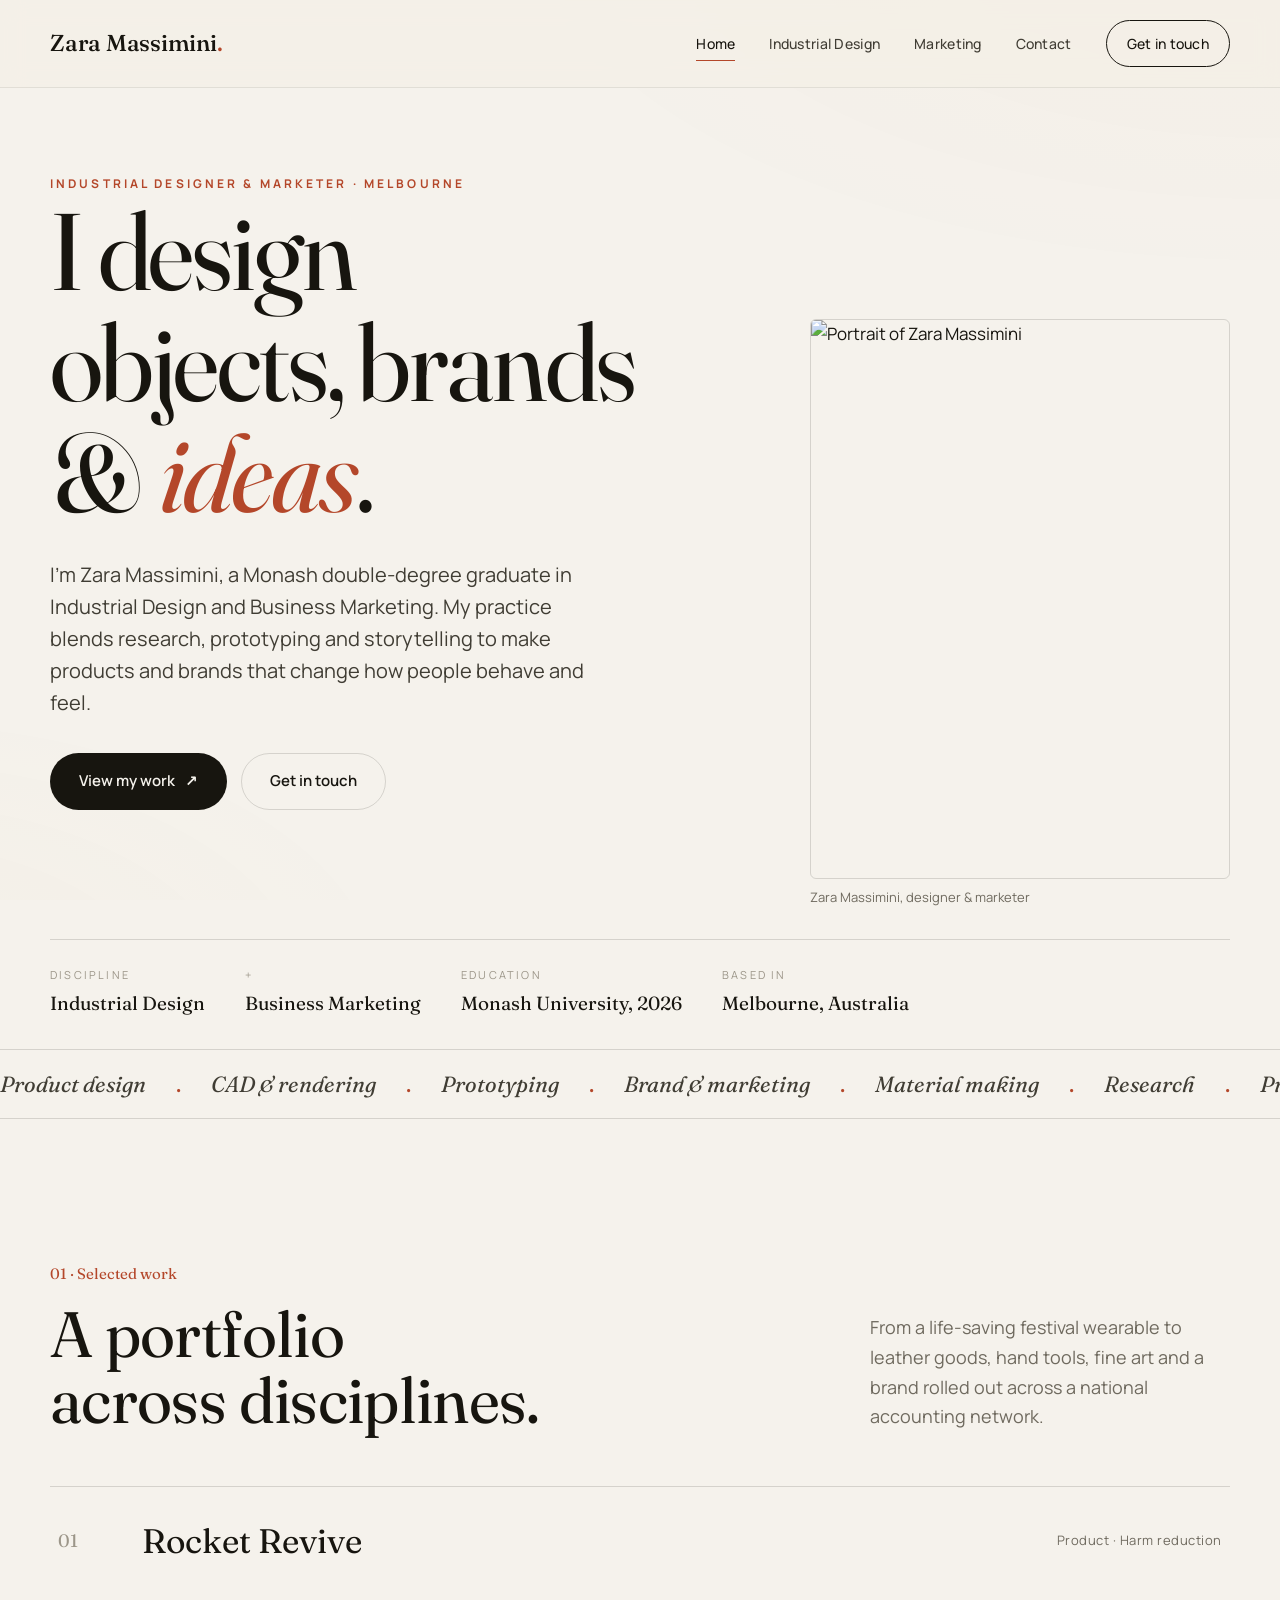
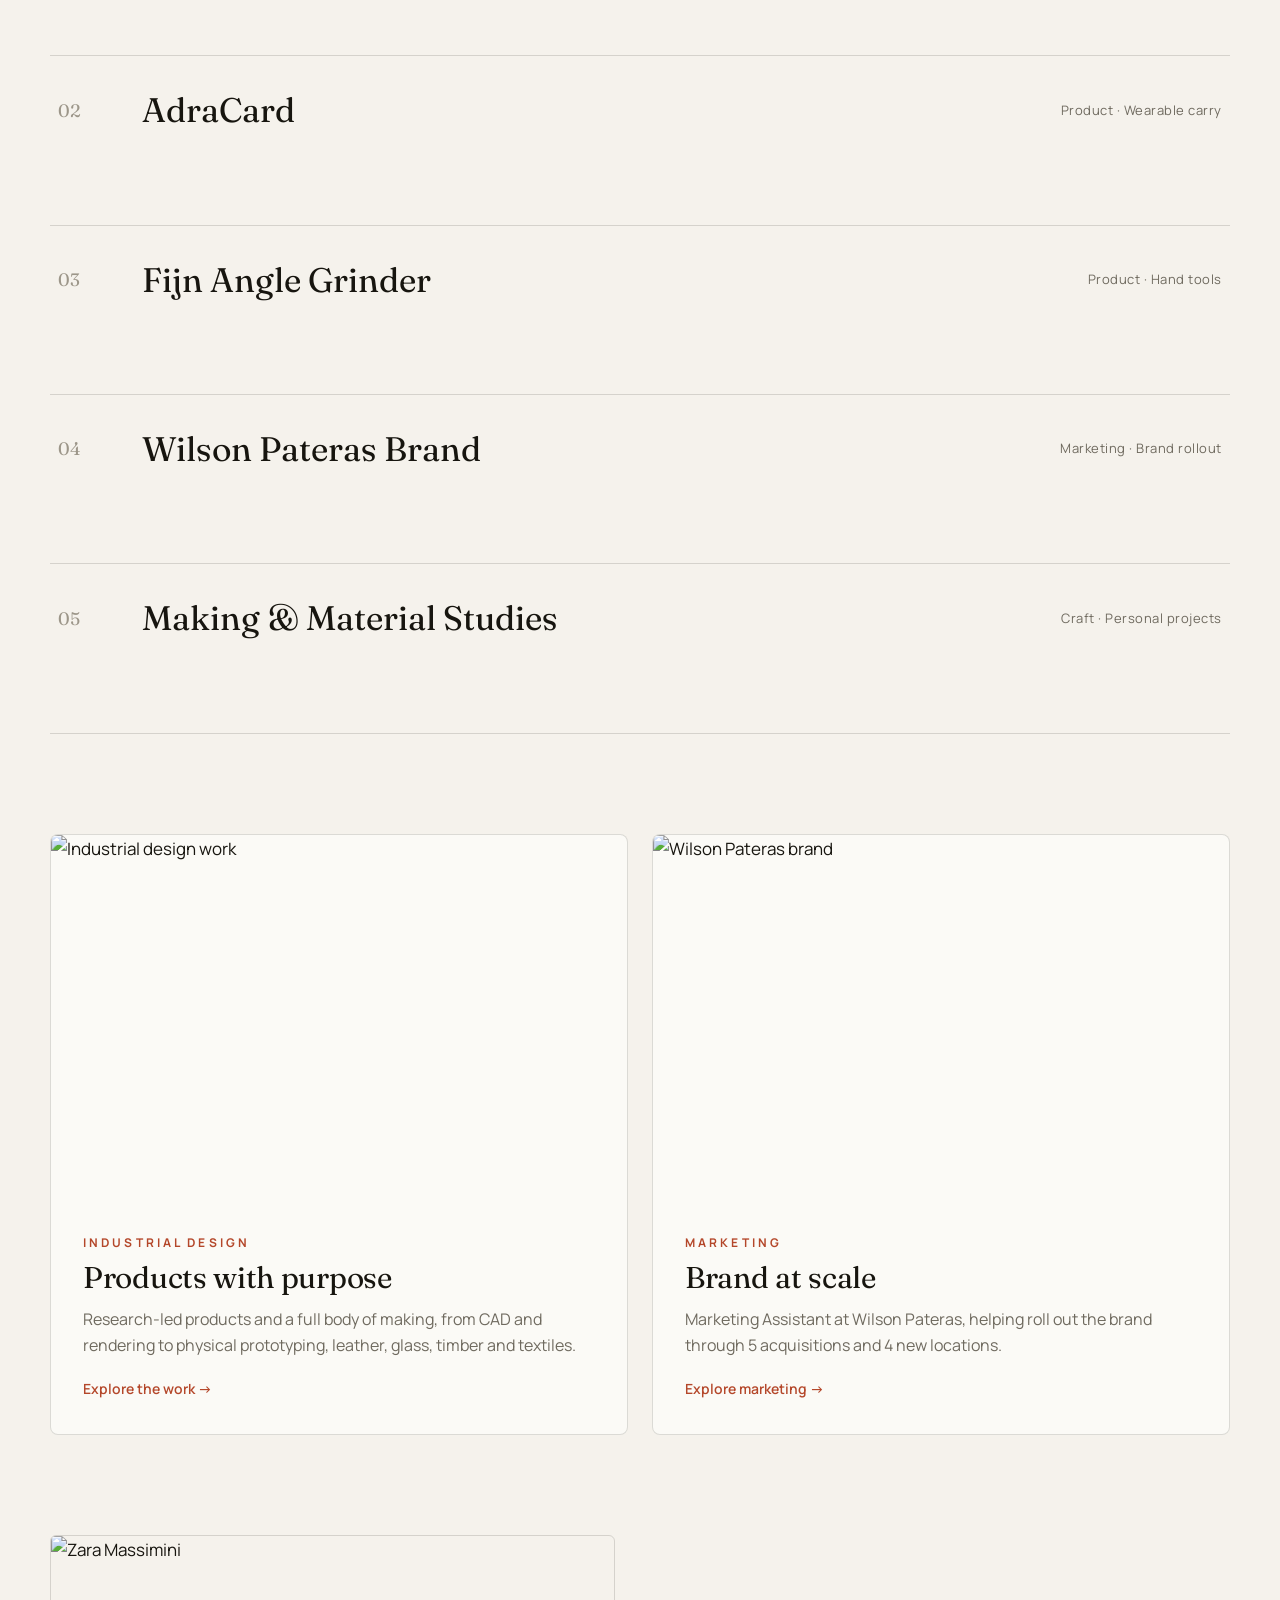
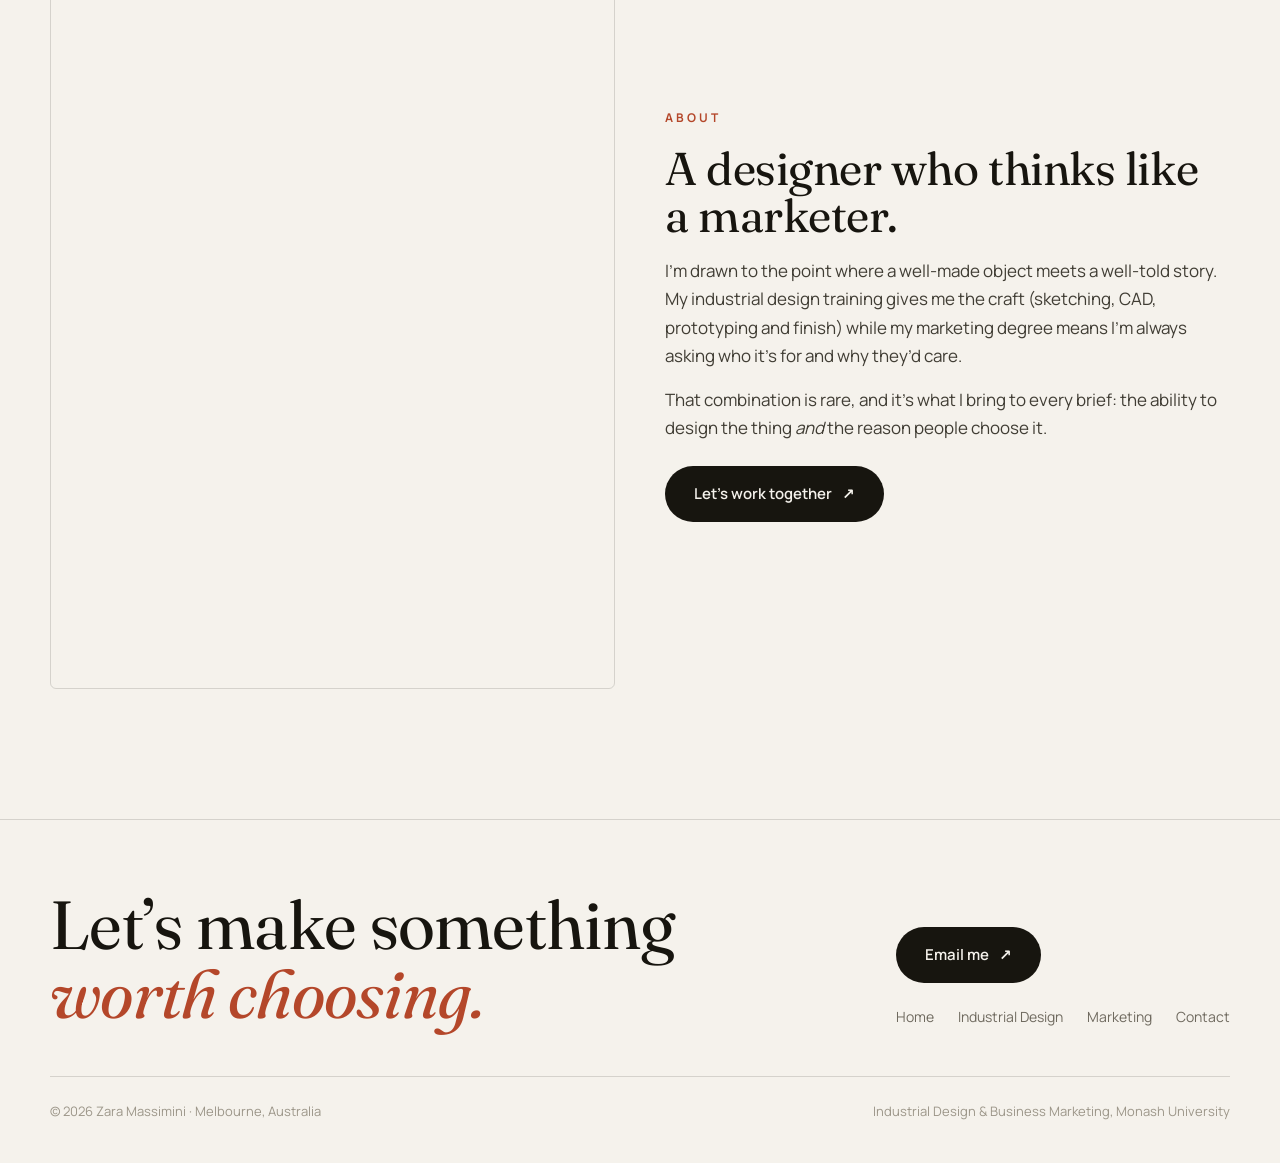
==== index.html @ b1b2f8ee "fix: update brand name to "Zara Massimini" in navigation" ====
<!DOCTYPE html>
<html lang="en">
<head>
<meta charset="UTF-8">
<meta name="viewport" content="width=device-width, initial-scale=1">
<title>Zara Massimini, Industrial Designer & Marketer</title>
<meta name="description" content="The personal portfolio of Zara Massimini, industrial designer and marketer. Product design, prototyping, brand and creative work.">
<link rel="preconnect" href="https://fonts.googleapis.com">
<link rel="preconnect" href="https://fonts.gstatic.com" crossorigin>
<link href="https://fonts.googleapis.com/css2?family=Fraunces:ital,opsz,wght@0,9..144,400;0,9..144,500;1,9..144,400&family=Manrope:wght@400;500;600;700&display=swap" rel="stylesheet">
<link rel="stylesheet" href="styles.css">
</head>
<body>
<div class="bg-fx"></div>

<nav class="nav">
  <div class="nav-inner">
    <a class="brand" href="index.html">Zara Massimini<span class="dot">.</span></a>
    <div class="nav-links">
      <a href="index.html" class="active">Home</a>
      <a href="work.html">Industrial Design</a>
      <a href="marketing.html">Marketing</a>
      <a href="contact.html">Contact</a>
      <a href="mailto:zaramassimini22@gmail.com" class="nav-cta">Get in touch</a>
    </div>
    <button class="burger" aria-label="Menu">☰</button>
  </div>
</nav>

<!-- HERO -->
<header class="hero">
  <div class="wrap hero-grid">
    <div>
      <span class="eyebrow reveal">Industrial Designer &amp; Marketer · Melbourne</span>
      <h1 class="reveal d1">I design<br>objects, brands<br>&amp; <span class="italic">ideas</span>.</h1>
      <p class="lead hero-lead reveal d2">I’m Zara Massimini, a Monash double-degree graduate in Industrial Design and Business Marketing. My practice blends research, prototyping and storytelling to make products and brands that change how people behave and feel.</p>
      <div class="hero-actions reveal d3">
        <a href="work.html" class="btn btn-ink">View my work <span class="arr">↗</span></a>
        <a href="contact.html" class="btn btn-ghost">Get in touch</a>
      </div>
      <div class="reveal d3" style="margin-top:12px">
        <a href="assets/zara-resume.pdf" target="_blank" class="btn btn-ghost">Download résumé <span class="arr">↗</span></a>
      </div>
    </div>
    <div class="hero-portrait reveal d2">
      <div class="frame"><img src="assets/portrait.jpg" alt="Portrait of Zara Massimini"></div>
      <span class="cap">Zara Massimini, designer &amp; marketer</span>
    </div>
  </div>

  <div class="wrap">
    <div class="hero-meta reveal">
      <div class="item"><div class="k">Discipline</div><div class="v">Industrial Design</div></div>
      <div class="item"><div class="k">+</div><div class="v">Business Marketing</div></div>
      <div class="item"><div class="k">Education</div><div class="v">Monash University, 2026</div></div>
      <div class="item"><div class="k">Based in</div><div class="v">Melbourne, Australia</div></div>
    </div>
  </div>

  <div class="ticker">
    <div class="ticker-track">
      <span>Product design</span><span class="star">.</span><span>CAD &amp; rendering</span><span class="star">.</span>
      <span>Prototyping</span><span class="star">.</span><span>Brand &amp; marketing</span><span class="star">.</span>
      <span>Material making</span><span class="star">.</span><span>Research</span><span class="star">.</span>
      <span>Product design</span><span class="star">.</span><span>CAD &amp; rendering</span><span class="star">.</span>
      <span>Prototyping</span><span class="star">.</span><span>Brand &amp; marketing</span><span class="star">.</span>
      <span>Material making</span><span class="star">.</span><span>Research</span><span class="star">.</span>
    </div>
  </div>
</header>

<!-- SELECTED WORK INDEX -->
<section class="section">
  <div class="wrap">
    <div class="sec-head reveal">
      <div class="l">
        <span class="num">01 · Selected work</span>
        <h2>A portfolio<br>across disciplines.</h2>
      </div>
      <p class="muted" style="max-width:360px">From a life-saving festival wearable to leather goods, hand tools, fine art and a brand rolled out across a national accounting network.</p>
    </div>

    <div class="index-list reveal">
      <a class="index-row" href="work.html#rocket-revive"><span class="ix">01</span><span class="ti">Rocket Revive</span><span class="ca">Product · Harm reduction</span><span class="go">↗</span></a>
      <a class="index-row" href="work.html#adracard"><span class="ix">02</span><span class="ti">AdraCard</span><span class="ca">Product · Wearable carry</span><span class="go">↗</span></a>
      <a class="index-row" href="work.html#angle-grinder"><span class="ix">03</span><span class="ti">Fijn Angle Grinder</span><span class="ca">Product · Hand tools</span><span class="go">↗</span></a>
      <a class="index-row" href="marketing.html"><span class="ix">04</span><span class="ti">Wilson Pateras Brand</span><span class="ca">Marketing · Brand rollout</span><span class="go">↗</span></a>
      <a class="index-row" href="work.html#making"><span class="ix">05</span><span class="ti">Making &amp; Material Studies</span><span class="ca">Craft · Personal projects</span><span class="go">↗</span></a>
    </div>
  </div>
</section>

<!-- TWO DISCIPLINES DUO -->
<section class="section" style="padding-top:0">
  <div class="wrap">
    <div class="duo">
      <a class="duo-card reveal" href="work.html">
        <div class="ph"><img src="assets/rr-render.jpg" alt="Industrial design work"></div>
        <div class="tx">
          <span class="eyebrow">Industrial Design</span>
          <h3>Products with purpose</h3>
          <p>Research-led products and a full body of making, from CAD and rendering to physical prototyping, leather, glass, timber and textiles.</p>
          <span class="go">Explore the work →</span>
        </div>
      </a>
      <a class="duo-card reveal d1" href="marketing.html">
        <div class="ph"><img src="https://www.wilsonpateras.com.au/wp-content/uploads/2025/05/WILSON_PATERA-005.jpg" alt="Wilson Pateras brand" loading="lazy"></div>
        <div class="tx">
          <span class="eyebrow">Marketing</span>
          <h3>Brand at scale</h3>
          <p>Marketing Assistant at Wilson Pateras, helping roll out the brand through 5 acquisitions and 4 new locations.</p>
          <span class="go">Explore marketing →</span>
        </div>
      </a>
    </div>
  </div>
</section>

<!-- ABOUT TEASER -->
<section class="section" style="padding-top:0">
  <div class="wrap">
    <div class="split reveal">
      <div class="split-img" style="aspect-ratio:3/4"><img src="assets/portrait.jpg" alt="Zara Massimini"></div>
      <div>
        <span class="eyebrow">About</span>
        <h3>A designer who thinks like a marketer.</h3>
        <p>I’m drawn to the point where a well-made object meets a well-told story. My industrial design training gives me the craft (sketching, CAD, prototyping and finish) while my marketing degree means I’m always asking who it’s for and why they’d care.</p>
        <p class="muted">That combination is rare, and it’s what I bring to every brief: the ability to design the thing <em>and</em> the reason people choose it.</p>
        <a href="contact.html" class="btn btn-ink" style="margin-top:8px">Let’s work together <span class="arr">↗</span></a>
      </div>
    </div>
  </div>
</section>

<footer class="footer">
  <div class="wrap">
    <div class="footer-grid">
      <h3>Let’s make something<br><span class="italic">worth choosing.</span></h3>
      <div>
        <a href="mailto:zaramassimini22@gmail.com" class="btn btn-ink">Email me <span class="arr">↗</span></a>
        <div class="footer-links" style="margin-top:22px">
          <a href="index.html">Home</a><a href="work.html">Industrial Design</a>
          <a href="marketing.html">Marketing</a><a href="contact.html">Contact</a>
        </div>
      </div>
    </div>
    <div class="footer-base">
      <span>© 2026 Zara Massimini · Melbourne, Australia</span>
      <span>Industrial Design &amp; Business Marketing, Monash University</span>
    </div>
  </div>
</footer>

<script src="main.js"></script>
</body>
</html>
---- styles.css ----
/* ============================================================
   ZARA MASSIMINI - Personal Portfolio
   Identity: warm editorial gallery · Fraunces + Manrope
   (Deliberately distinct from the Rocket Revive project look)
   ============================================================ */

:root{
  --paper:#f5f2ec;         /* gallery neutral canvas */
  --paper-2:#ebe7dd;
  --card:#fbfaf6;
  --ink:#17150f;           /* near-black ink */
  --ink-soft:#403d34;
  --muted:#6f6a5f;         /* secondary neutral */
  --muted-2:#9c9689;
  --line:rgba(23,21,15,.14);
  --line-soft:rgba(23,21,15,.08);
  --accent:#b4472a;        /* red / clay accent */
  --accent-2:#caa24a;      /* warm ochre (used sparingly) */
  --maxw:1240px;
  --ease:cubic-bezier(.16,1,.3,1);
}

*{box-sizing:border-box;margin:0;padding:0}
html{scroll-behavior:smooth}
body{
  background:var(--paper);
  color:var(--ink);
  font-family:"Manrope",system-ui,-apple-system,sans-serif;
  font-size:17px;line-height:1.65;font-weight:400;
  -webkit-font-smoothing:antialiased;overflow-x:hidden;
}
img{max-width:100%;display:block}
a{color:inherit;text-decoration:none}
::selection{background:var(--accent);color:#fff}

h1,h2,h3,h4,.display{font-family:"Fraunces",Georgia,serif;font-weight:400;line-height:1.02;letter-spacing:-.01em}
.italic{font-style:italic}

.wrap{max-width:var(--maxw);margin:0 auto;padding:0 30px}
.eyebrow{font-size:12px;letter-spacing:.26em;text-transform:uppercase;color:var(--accent);font-weight:700}
.muted{color:var(--muted)}
.lead{font-size:20px;line-height:1.6;color:var(--ink-soft)}

/* paper texture */
.bg-fx{position:fixed;inset:0;z-index:-1;pointer-events:none;opacity:.5;
  background:radial-gradient(120vw 80vh at 100% -10%,rgba(180,71,42,.05),transparent 55%),
             radial-gradient(80vw 60vh at -10% 110%,rgba(202,162,74,.06),transparent 55%);}

/* ---------- nav ---------- */
.nav{position:sticky;top:0;z-index:100;background:rgba(244,240,231,.82);backdrop-filter:blur(12px);border-bottom:1px solid var(--line-soft)}
.nav-inner{max-width:var(--maxw);margin:0 auto;padding:20px 30px;display:flex;align-items:center;justify-content:space-between}
.brand{font-family:"Fraunces",serif;font-size:23px;font-weight:500;letter-spacing:-.01em}
.brand .dot{color:var(--accent)}
.nav-links{display:flex;gap:34px;align-items:center}
.nav-links a{font-size:14px;letter-spacing:.02em;color:var(--ink-soft);font-weight:500;position:relative;padding:3px 0;transition:color .3s}
.nav-links a::after{content:"";position:absolute;left:0;bottom:-3px;width:0;height:1.5px;background:var(--accent);transition:width .35s var(--ease)}
.nav-links a:hover,.nav-links a.active{color:var(--ink)}
.nav-links a.active::after,.nav-links a:hover::after{width:100%}
.nav-cta{border:1px solid var(--ink);border-radius:50px;padding:11px 20px!important;color:var(--ink)!important;white-space:nowrap}
.nav-cta::after{display:none}
.nav-cta:hover{background:var(--ink);color:var(--paper)!important}
.burger{display:none;background:none;border:0;color:var(--ink);font-size:24px;cursor:pointer}

/* ---------- buttons ---------- */
.btn{display:inline-flex;align-items:center;gap:10px;padding:15px 28px;border-radius:50px;font-weight:600;font-size:15px;transition:.35s var(--ease);cursor:pointer;border:1px solid transparent}
.btn-ink{background:var(--ink);color:var(--paper)}
.btn-ink:hover{transform:translateY(-3px);background:var(--accent)}
.btn-ghost{border-color:var(--line);color:var(--ink)}
.btn-ghost:hover{border-color:var(--ink);transform:translateY(-3px)}
.btn .arr{transition:transform .35s var(--ease)}
.btn:hover .arr{transform:translate(4px,-4px)}

/* ---------- hero ---------- */
.hero{padding:80px 0 40px;position:relative}
.hero-grid{display:grid;grid-template-columns:1.25fr .75fr;gap:60px;align-items:end}
.hero h1{font-size:clamp(50px,8.5vw,116px);letter-spacing:-.02em}
.hero h1 .italic{color:var(--accent)}
.hero-lead{max-width:540px;margin:30px 0 34px}
.hero-actions{display:flex;gap:14px;flex-wrap:wrap}
.hero-portrait{position:relative}
.hero-portrait .frame{border-radius:6px;overflow:hidden;border:1px solid var(--line);aspect-ratio:3/4;filter:saturate(.96)}
.hero-portrait .frame img{width:100%;height:100%;object-fit:cover}
.hero-portrait .cap{position:absolute;left:0;bottom:-30px;font-size:13px;color:var(--muted)}
.hero-meta{display:flex;gap:40px;flex-wrap:wrap;margin-top:60px;padding-top:26px;border-top:1px solid var(--line)}
.hero-meta .item .k{font-size:11px;letter-spacing:.2em;text-transform:uppercase;color:var(--muted-2)}
.hero-meta .item .v{font-family:"Fraunces",serif;font-size:19px;margin-top:4px}

/* ticker (thin, serif, light) */
.ticker{border-top:1px solid var(--line);border-bottom:1px solid var(--line);overflow:hidden;padding:16px 0;margin-top:30px;white-space:nowrap}
.ticker-track{display:inline-flex;gap:30px;animation:tk 34s linear infinite}
.ticker span{font-family:"Fraunces",serif;font-style:italic;font-size:22px;color:var(--ink-soft)}
.ticker .star{color:var(--accent);font-style:normal}
@keyframes tk{to{transform:translateX(-50%)}}

/* ---------- section ---------- */
.section{padding:100px 0;position:relative}
.sec-head{display:flex;justify-content:space-between;align-items:flex-end;gap:30px;margin-bottom:54px;flex-wrap:wrap}
.sec-head .l{max-width:680px}
.sec-head h2{font-size:clamp(34px,5vw,64px);margin-top:14px}
.sec-head .num{font-family:"Fraunces",serif;font-size:15px;color:var(--accent)}
.sec-head p{color:var(--muted);margin-top:16px;font-size:18px}

/* ---------- work index (home) ---------- */
.index-list{border-top:1px solid var(--line)}
.index-row{display:grid;grid-template-columns:60px 1fr auto;gap:24px;align-items:center;padding:26px 8px;border-bottom:1px solid var(--line);transition:.4s var(--ease);position:relative}
.index-row:hover{padding-left:22px;background:linear-gradient(90deg,rgba(180,71,42,.05),transparent 60%)}
.index-row .ix{font-family:"Fraunces",serif;font-size:18px;color:var(--muted-2)}
.index-row .ti{font-family:"Fraunces",serif;font-size:clamp(22px,3vw,34px)}
.index-row .ca{font-size:13px;color:var(--muted);letter-spacing:.04em}
.index-row .go{font-size:22px;color:var(--accent);opacity:0;transform:translateX(-8px);transition:.4s var(--ease)}
.index-row:hover .go{opacity:1;transform:none}

/* feature split */
.split{display:grid;grid-template-columns:1fr 1fr;gap:50px;align-items:center}
.split.rev{direction:rtl}.split.rev>*{direction:ltr}
.split-img{border-radius:6px;overflow:hidden;border:1px solid var(--line);aspect-ratio:4/3}
.split-img img{width:100%;height:100%;object-fit:cover}
.split h3{font-size:clamp(28px,4vw,46px);margin:16px 0 18px}
.split p{color:var(--ink-soft);margin-bottom:16px}

/* ---------- two pillars (home) ---------- */
.duo{display:grid;grid-template-columns:1fr 1fr;gap:24px}
.duo-card{background:var(--card);border:1px solid var(--line);border-radius:8px;overflow:hidden;transition:.45s var(--ease)}
.duo-card:hover{transform:translateY(-6px);box-shadow:0 30px 60px -34px rgba(23,21,15,.45)}
.duo-card .ph{aspect-ratio:16/10;overflow:hidden}
.duo-card .ph img{width:100%;height:100%;object-fit:cover;transition:transform .8s var(--ease)}
.duo-card:hover .ph img{transform:scale(1.05)}
.duo-card .tx{padding:32px}
.duo-card h3{font-size:30px;margin:8px 0 12px}
.duo-card p{color:var(--muted);font-size:16px;margin-bottom:16px}
.duo-card .go{font-size:14px;font-weight:600;color:var(--accent)}

/* ---------- stats ---------- */
.stats{display:grid;grid-template-columns:repeat(4,1fr);gap:24px;border-top:1px solid var(--line);border-bottom:1px solid var(--line);padding:46px 0}
.stat .n{font-family:"Fraunces",serif;font-size:clamp(40px,6vw,68px);color:var(--accent);line-height:1}
.stat .l{color:var(--muted);font-size:14px;margin-top:10px}

/* ---------- marketing cards/steps ---------- */
.cards{display:grid;grid-template-columns:repeat(3,1fr);gap:22px}
.card{background:var(--card);border:1px solid var(--line);border-radius:8px;padding:32px;transition:.4s var(--ease)}
.card:hover{transform:translateY(-6px);border-color:var(--accent)}
.card .ic{font-family:"Fraunces",serif;font-size:30px;color:var(--accent);margin-bottom:14px}
.card h4{font-size:22px;margin-bottom:10px}
.card p{color:var(--muted);font-size:15px}
.steps{display:grid;grid-template-columns:repeat(3,1fr);gap:1px;background:var(--line);border:1px solid var(--line);border-radius:8px;overflow:hidden}
.step{background:var(--card);padding:34px}
.step .k{font-family:"Fraunces",serif;font-size:14px;color:var(--accent)}
.step h4{font-size:22px;margin:12px 0 10px}
.step p{color:var(--muted);font-size:15px}

/* ---------- project case (work) ---------- */
.proj{margin-bottom:120px}
.proj-top{display:flex;justify-content:space-between;align-items:flex-end;gap:24px;flex-wrap:wrap;margin-bottom:26px}
.proj-top .num{font-family:"Fraunces",serif;font-size:16px;color:var(--accent)}
.proj-top h2{font-size:clamp(38px,6vw,78px);margin-top:8px}
.proj-tags{display:flex;gap:8px;flex-wrap:wrap}
.chip{font-size:12px;letter-spacing:.08em;text-transform:uppercase;color:var(--ink-soft);border:1px solid var(--line);padding:6px 13px;border-radius:50px}
.proj-cover{border-radius:8px;overflow:hidden;border:1px solid var(--line);aspect-ratio:16/9;margin-bottom:36px}
.proj-cover img{width:100%;height:100%;object-fit:cover}
.proj-cover.contain{background:#0d0d0f;position:relative;display:grid;place-items:center;overflow:hidden}
.proj-cover.contain::before{content:"";position:absolute;inset:0;background:var(--shot) center/cover no-repeat;filter:blur(30px) brightness(.5);transform:scale(1.15)}
.proj-cover.contain img{position:relative;height:100%;width:auto;max-width:100%;object-fit:contain}
.proj-cover.pack{aspect-ratio:auto;background:transparent;border:0;overflow:visible;display:flex;justify-content:center;padding:20px 0}
.proj-cover.pack img{width:auto;height:auto;max-height:600px;object-fit:contain;border-radius:10px;border:1px solid var(--line);box-shadow:0 24px 55px -28px rgba(23,21,15,.55)}
.proj-body{display:grid;grid-template-columns:1.35fr .65fr;gap:50px}
.proj-body h4{font-size:13px;letter-spacing:.16em;text-transform:uppercase;color:var(--accent);font-family:"Manrope";font-weight:700;margin-bottom:12px}
.proj-body p{color:var(--ink-soft);margin-bottom:18px}
.proj-aside .row{padding:14px 0;border-bottom:1px solid var(--line)}
.proj-aside .row:first-child{border-top:1px solid var(--line)}
.proj-aside .k{font-size:11px;letter-spacing:.16em;text-transform:uppercase;color:var(--muted-2)}
.proj-aside .v{margin-top:4px;font-weight:500}
.gallery{display:grid;grid-template-columns:repeat(4,1fr);gap:14px;margin-top:38px}
.gallery a{border-radius:6px;overflow:hidden;border:1px solid var(--line);aspect-ratio:1;display:block}
.gallery img{width:100%;height:100%;object-fit:cover;transition:transform .6s var(--ease)}
.gallery a:hover img{transform:scale(1.07)}
.gallery .wide{grid-column:span 2;aspect-ratio:2/1}
.gallery .tall{grid-row:span 2;aspect-ratio:auto}
/* uniform gap-free grids */
.gallery.grid3{grid-template-columns:repeat(3,1fr)}
.gallery.grid2{grid-template-columns:repeat(2,1fr)}
@media(max-width:820px){.gallery.grid3{grid-template-columns:repeat(2,1fr)}}
@media(max-width:520px){.gallery.grid3,.gallery.grid2{grid-template-columns:1fr}}

/* ---------- mini grid ---------- */
.mini-grid{display:grid;grid-template-columns:repeat(3,1fr);gap:24px}
.mini{background:var(--card);border:1px solid var(--line);border-radius:8px;overflow:hidden;transition:.4s var(--ease)}
.mini:hover{transform:translateY(-6px);box-shadow:0 26px 50px -32px rgba(23,21,15,.4)}
.mini .ph{aspect-ratio:4/3;overflow:hidden;background:var(--paper-2)}
.mini .ph img{width:100%;height:100%;object-fit:cover;transition:transform .7s var(--ease)}
.mini:hover .ph img{transform:scale(1.06)}
.mini .tx{padding:24px}
.mini .cat{font-size:11px;letter-spacing:.14em;text-transform:uppercase;color:var(--accent);font-weight:700;display:block;margin-bottom:8px}
.mini .t{font-family:"Fraunces",serif;font-size:22px}
.mini .d{color:var(--muted);font-size:14.5px;margin-top:8px}

/* ---------- browser mockup (website collateral) ---------- */
.browser{border:1px solid var(--line);border-radius:12px;overflow:hidden;background:var(--card);box-shadow:0 30px 70px -40px rgba(23,21,15,.5)}
.browser-bar{display:flex;align-items:center;gap:10px;padding:12px 16px;background:var(--paper-2);border-bottom:1px solid var(--line)}
.browser-dots{display:flex;gap:6px}
.browser-dots i{width:11px;height:11px;border-radius:50%;background:var(--muted-2);display:inline-block}
.browser-url{flex:1;background:var(--card);border:1px solid var(--line);border-radius:50px;padding:7px 16px;font-size:13px;color:var(--muted);font-family:ui-monospace,monospace}
.browser-url b{color:var(--ink);font-weight:600}
.browser-shot{position:relative;aspect-ratio:16/9;overflow:hidden;background:var(--paper-2)}
.browser-shot img{width:100%;height:100%;object-fit:cover}
.browser-live{position:absolute;right:14px;bottom:14px;background:var(--ink);color:var(--paper);font-size:12px;font-weight:600;padding:8px 15px;border-radius:50px}
.browser-live:hover{background:var(--accent)}

/* content grid (published collateral) */
.site-grid{display:grid;grid-template-columns:repeat(4,1fr);gap:14px;margin-top:14px}
.site-grid a{border:1px solid var(--line);border-radius:8px;overflow:hidden;background:var(--card);display:block}
.site-grid .ph{aspect-ratio:16/10;overflow:hidden;background:var(--paper-2)}
.site-grid .ph img{width:100%;height:100%;object-fit:cover;transition:transform .6s var(--ease)}
.site-grid a:hover .ph img{transform:scale(1.06)}
.site-grid .cap{padding:12px 14px;font-size:12.5px;color:var(--ink-soft);line-height:1.35}

/* locations */
.locations{display:grid;grid-template-columns:repeat(5,1fr);gap:1px;background:var(--line);border:1px solid var(--line);border-radius:10px;overflow:hidden}
.loc{background:var(--card);padding:24px 20px}
.loc .city{font-family:"Fraunces",serif;font-size:22px}
.loc .firm{font-size:12.5px;color:var(--accent);font-weight:600;margin-top:4px}
.loc .addr{font-size:12.5px;color:var(--muted);margin-top:10px;line-height:1.4}
@media(max-width:980px){.locations{grid-template-columns:1fr 1fr}.site-grid{grid-template-columns:1fr 1fr}}
@media(max-width:640px){.locations{grid-template-columns:1fr}.site-grid{grid-template-columns:1fr 1fr}}

/* ---------- contact ---------- */
.contact-hero{padding:120px 0 70px}
.contact-hero h1{font-size:clamp(54px,11vw,150px);letter-spacing:-.02em}
.contact-hero h1 .italic{color:var(--accent)}
.contact-hero .lead{max-width:600px;margin:26px 0 36px}
.contact-actions{display:flex;gap:14px;flex-wrap:wrap}
.contact-cards{display:grid;grid-template-columns:repeat(3,1fr);gap:22px;margin-top:64px}
.ccard{background:var(--card);border:1px solid var(--line);border-radius:8px;padding:30px;transition:.4s var(--ease)}
.ccard:hover{border-color:var(--accent);transform:translateY(-5px)}
.ccard .k{font-size:11px;letter-spacing:.18em;text-transform:uppercase;color:var(--muted-2)}
.ccard .v{font-family:"Fraunces",serif;font-size:21px;margin-top:8px;word-break:break-word}

/* ---------- about block ---------- */
.about{display:grid;grid-template-columns:.8fr 1.2fr;gap:50px;align-items:center}
.about-img{border-radius:6px;overflow:hidden;border:1px solid var(--line);aspect-ratio:3/4}
.about-img img{width:100%;height:100%;object-fit:cover}
.about h2{font-size:clamp(32px,5vw,58px);margin:14px 0 20px}
.about p{color:var(--ink-soft);margin-bottom:16px}
.about .skills{display:flex;gap:8px;flex-wrap:wrap;margin-top:8px}

/* ---------- footer ---------- */
.footer{border-top:1px solid var(--line);padding:70px 0 40px;margin-top:30px}
.footer-grid{display:flex;justify-content:space-between;align-items:flex-end;gap:30px;flex-wrap:wrap}
.footer h3{font-size:clamp(34px,6vw,68px)}
.footer h3 .italic{color:var(--accent)}
.footer-links{display:flex;gap:24px;flex-wrap:wrap}
.footer-links a{color:var(--muted);font-size:14px;transition:color .3s}
.footer-links a:hover{color:var(--accent)}
.footer-base{margin-top:48px;padding-top:24px;border-top:1px solid var(--line);display:flex;justify-content:space-between;color:var(--muted-2);font-size:13px;flex-wrap:wrap;gap:10px}

/* ---------- reveal ---------- */
.reveal{opacity:0;transform:translateY(26px);transition:opacity .8s var(--ease),transform .8s var(--ease)}
.reveal.in{opacity:1;transform:none}
.reveal.d1{transition-delay:.08s}.reveal.d2{transition-delay:.16s}.reveal.d3{transition-delay:.24s}.reveal.d4{transition-delay:.32s}

/* ---------- responsive ---------- */
@media(max-width:980px){
  .hero-grid,.split,.duo,.proj-body,.about,.contact-cards{grid-template-columns:1fr}
  .hero-portrait{max-width:380px;margin-top:10px}
  .split.rev{direction:ltr}
  .stats{grid-template-columns:1fr 1fr;gap:30px}
  .cards,.steps,.mini-grid{grid-template-columns:1fr 1fr}
  .gallery{grid-template-columns:1fr 1fr}
  .proj-aside{border-top:1px solid var(--line);padding-top:6px}
}
/* mobile nav: full-height slide-out menu. backdrop-filter disabled here so the
   fixed menu is positioned to the viewport (not trapped inside the bar on iOS) */
@media(max-width:860px){
  .nav{backdrop-filter:none;-webkit-backdrop-filter:none;background:var(--paper)}
  .burger{display:block;z-index:130;position:relative}
  .nav-links{position:fixed;top:0;right:0;bottom:0;height:100vh;width:80%;max-width:340px;flex-direction:column;justify-content:center;align-items:flex-start;gap:26px;background:var(--paper);border-left:1px solid var(--line);box-shadow:-24px 0 60px -30px rgba(0,0,0,.35);transform:translateX(100%);transition:transform .4s var(--ease);padding:90px 40px;z-index:120}
  .nav-links.open{transform:none}
  .nav-links a{font-size:19px;color:var(--ink)}
  .nav-cta{align-self:flex-start;padding:13px 20px!important}
}
@media(max-width:640px){
  body{font-size:16px}
  .cards,.steps,.mini-grid,.stats,.gallery{grid-template-columns:1fr}
  .section{padding:64px 0}
  .index-row{grid-template-columns:34px 1fr;gap:14px}
  .index-row .ca,.index-row .go{display:none}
}
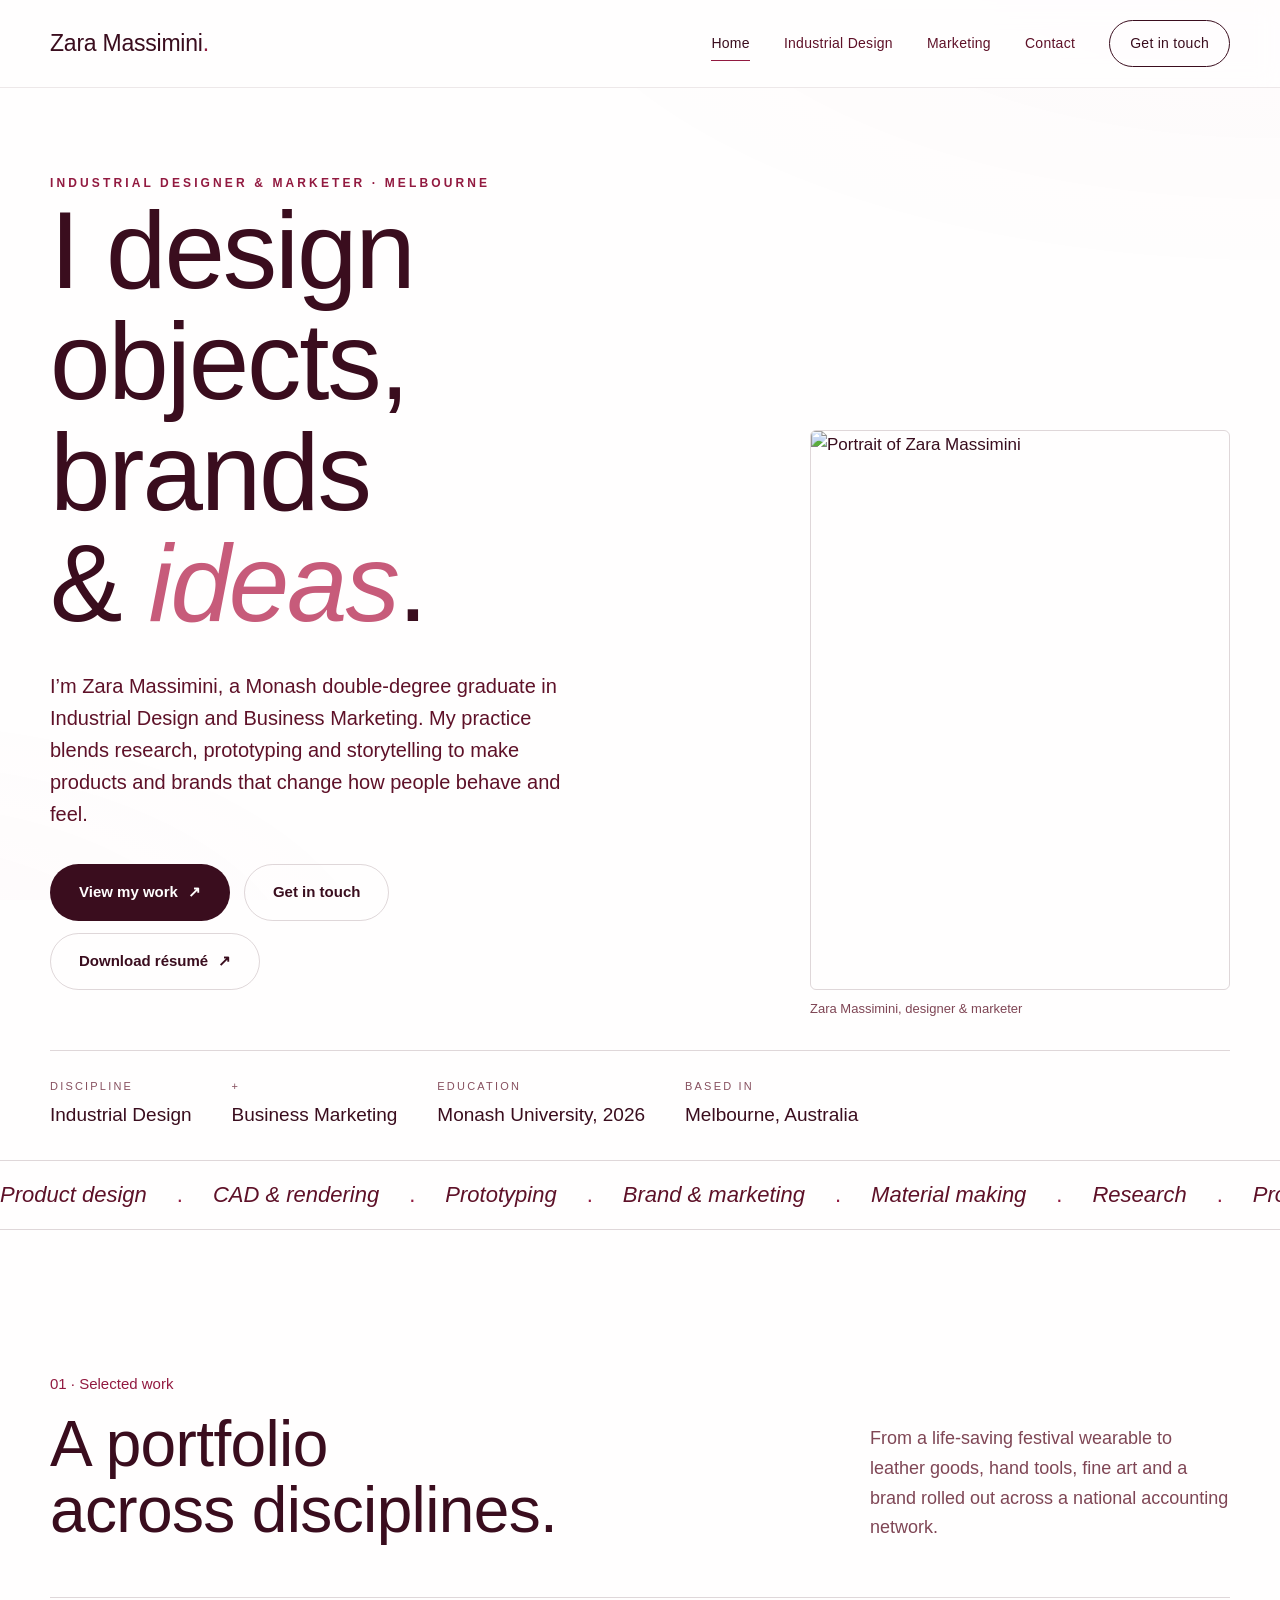
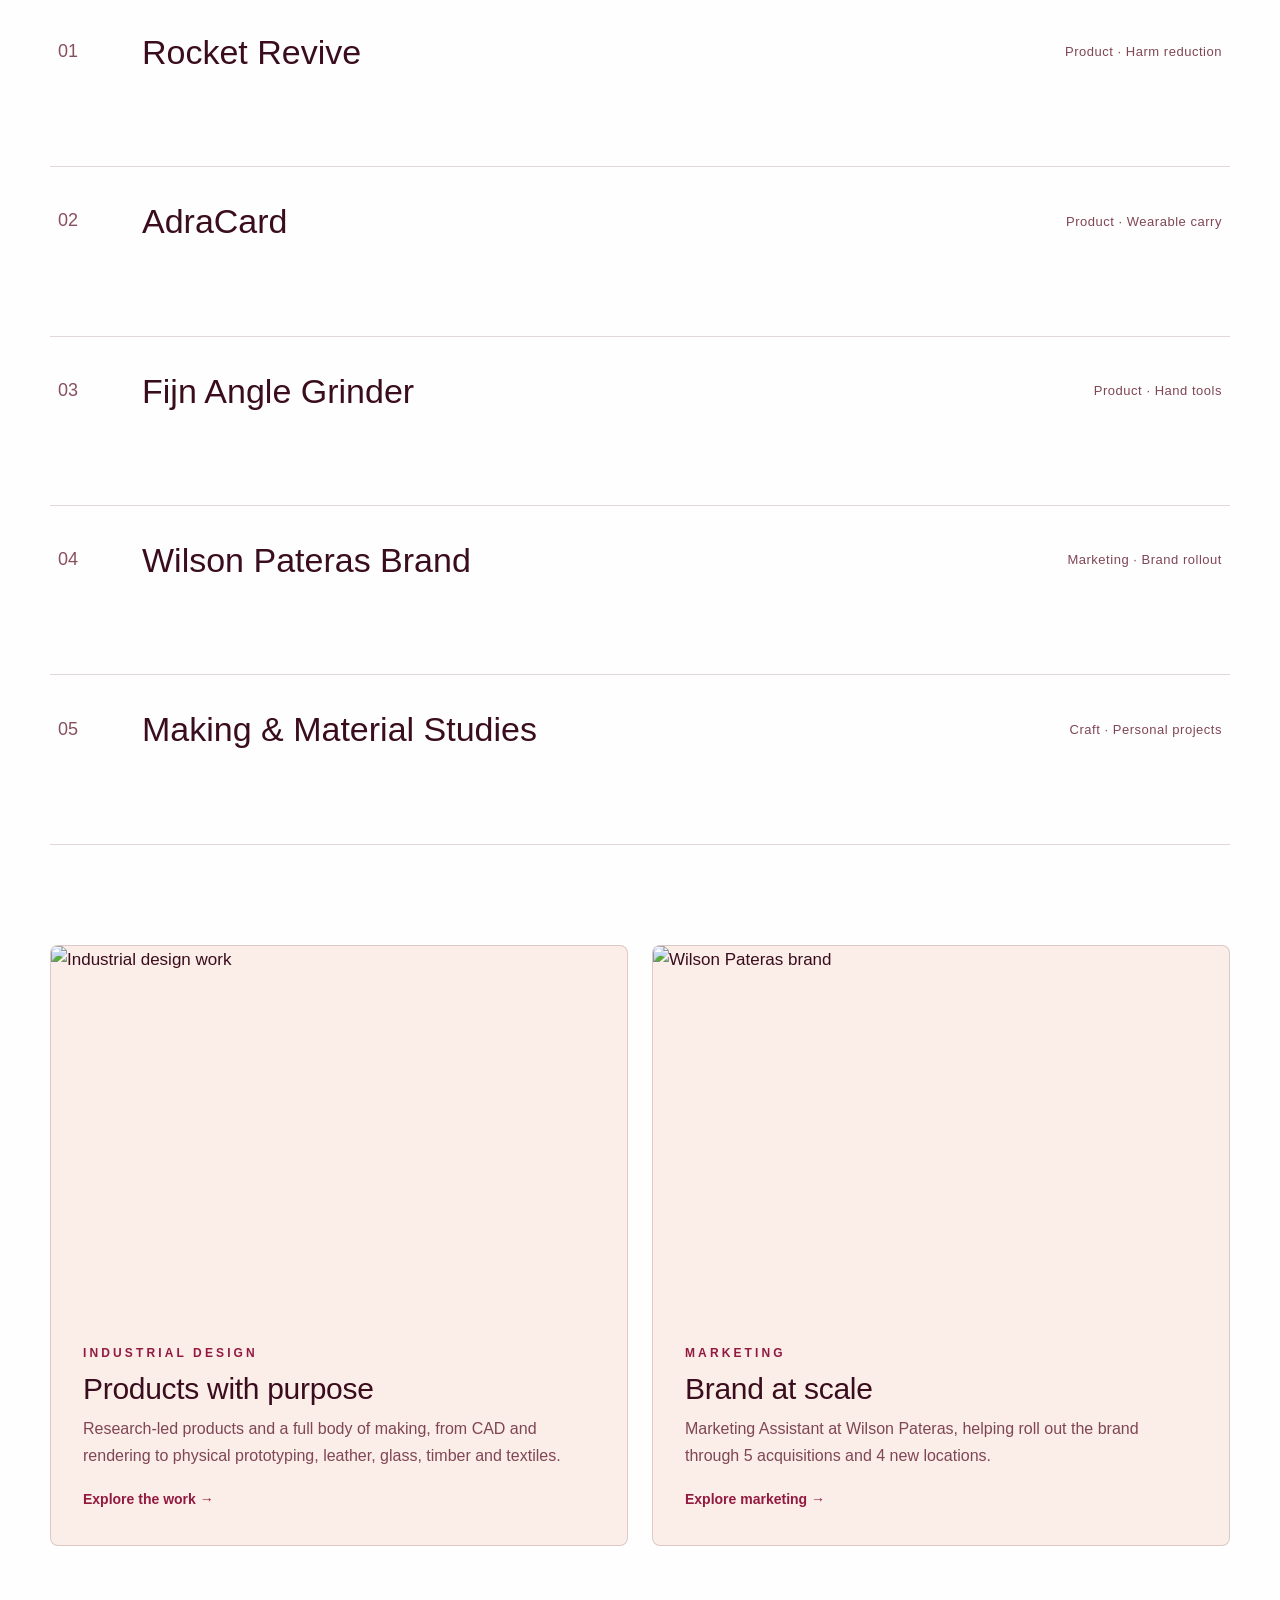
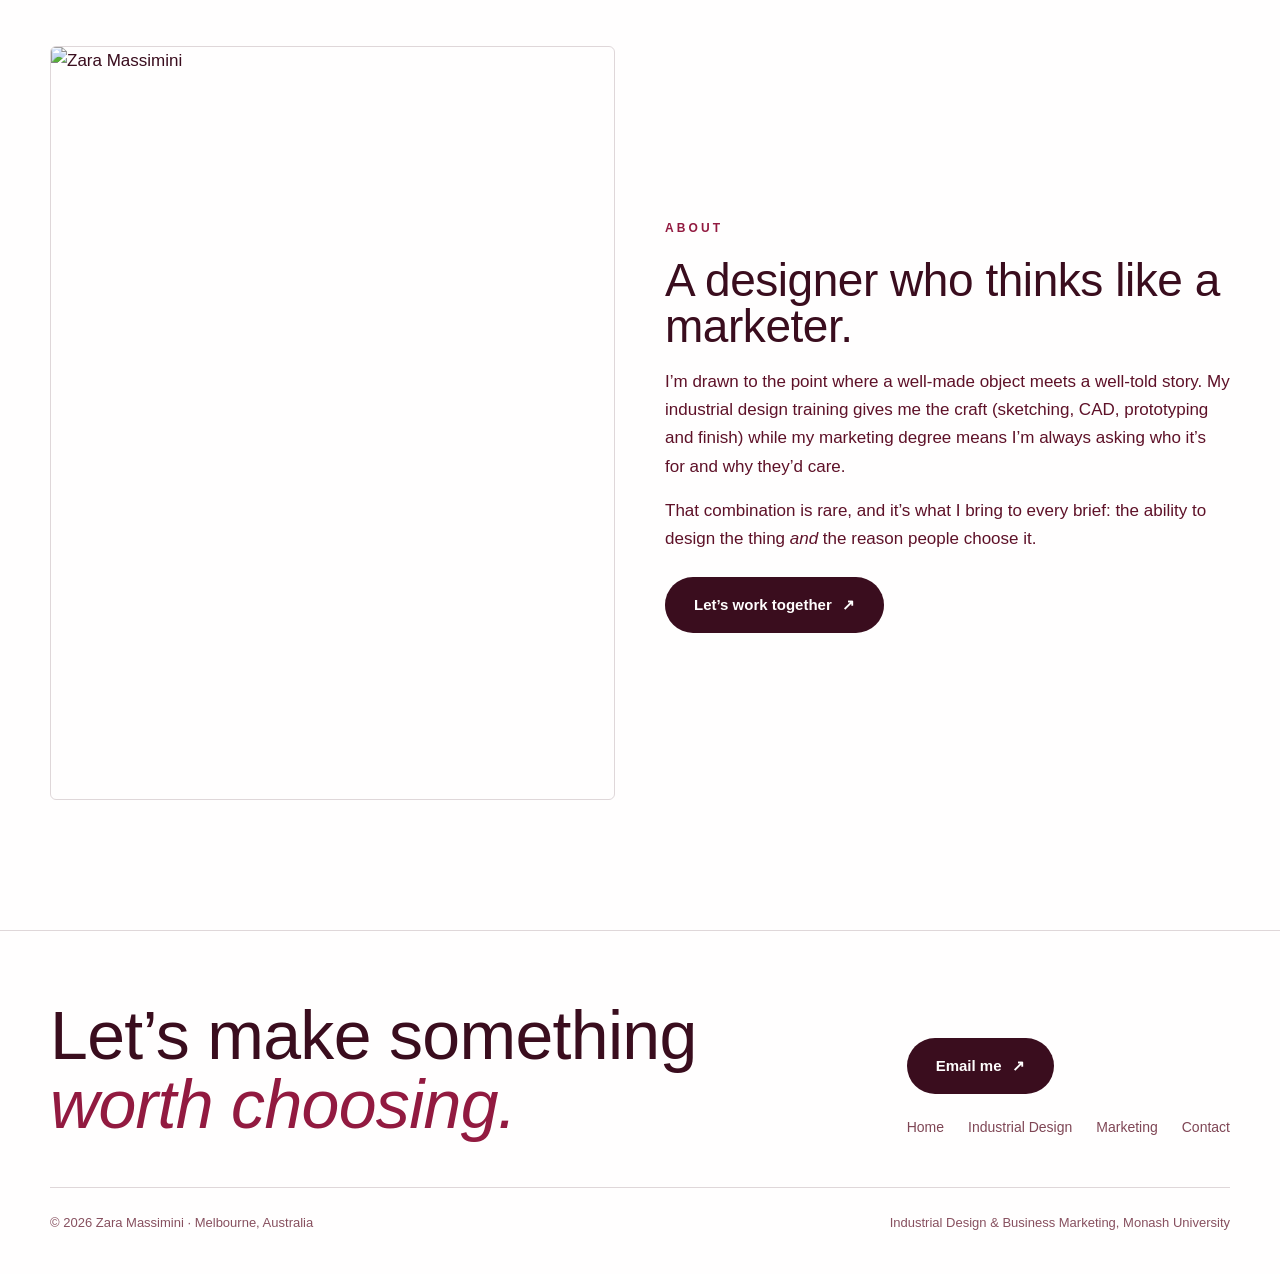
==== commit ab811b67: "Refactor HTML and CSS: Remove Google Fonts links, update styles for a new color scheme and typograph" ====
--- a/index.html
+++ b/index.html
@@ -5,9 +5,6 @@
 <meta name="viewport" content="width=device-width, initial-scale=1">
 <title>Zara Massimini, Industrial Designer & Marketer</title>
 <meta name="description" content="The personal portfolio of Zara Massimini, industrial designer and marketer. Product design, prototyping, brand and creative work.">
-<link rel="preconnect" href="https://fonts.googleapis.com">
-<link rel="preconnect" href="https://fonts.gstatic.com" crossorigin>
-<link href="https://fonts.googleapis.com/css2?family=Fraunces:ital,opsz,wght@0,9..144,400;0,9..144,500;1,9..144,400&family=Manrope:wght@400;500;600;700&display=swap" rel="stylesheet">
 <link rel="stylesheet" href="styles.css">
 </head>
 <body>
--- a/styles.css
+++ b/styles.css
@@ -1,21 +1,22 @@
 /* ============================================================
    ZARA MASSIMINI - Personal Portfolio
-   Identity: warm editorial gallery · Fraunces + Manrope
+   Identity: pink editorial gallery · Fraunces + Manrope
    (Deliberately distinct from the Rocket Revive project look)
    ============================================================ */
 
 :root{
-  --paper:#f5f2ec;         /* gallery neutral canvas */
-  --paper-2:#ebe7dd;
-  --card:#fbfaf6;
-  --ink:#17150f;           /* near-black ink */
-  --ink-soft:#403d34;
-  --muted:#6f6a5f;         /* secondary neutral */
-  --muted-2:#9c9689;
-  --line:rgba(23,21,15,.14);
-  --line-soft:rgba(23,21,15,.08);
-  --accent:#b4472a;        /* red / clay accent */
-  --accent-2:#caa24a;      /* warm ochre (used sparingly) */
+  --paper:#FFFEFE;         /* page background */
+  --paper-2:#d9abab;       /* dusty rose band */
+  --card:#fbede8;          /* lifted card surface (tint of paper) */
+  --ink:#3a0d1e;           /* deep berry ink (shade of #921a40) */
+  --ink-soft:#5e1128;
+  --muted:#7f4655;         /* secondary */
+  --muted-2:#87505f;       /* small labels — kept AA-legible */
+  --line:rgba(58,13,30,.16);
+  --line-soft:rgba(58,13,30,.09);
+  --accent:#921a40;        /* deep berry accent (AA on paper) */
+  --accent-soft:#c75b7a;   /* rose pink — fills, hovers, large display text */
+  --accent-2:#c75b7a;      /* rose pink secondary */
   --maxw:1240px;
   --ease:cubic-bezier(.16,1,.3,1);
 }
@@ -25,7 +26,7 @@
 body{
   background:var(--paper);
   color:var(--ink);
-  font-family:"Manrope",system-ui,-apple-system,sans-serif;
+  font-family:"Helvetica Neue",Helvetica,Arial,sans-serif;
   font-size:17px;line-height:1.65;font-weight:400;
   -webkit-font-smoothing:antialiased;overflow-x:hidden;
 }
@@ -33,7 +34,7 @@
 a{color:inherit;text-decoration:none}
 ::selection{background:var(--accent);color:#fff}
 
-h1,h2,h3,h4,.display{font-family:"Fraunces",Georgia,serif;font-weight:400;line-height:1.02;letter-spacing:-.01em}
+h1,h2,h3,h4,.display{font-family:"Helvetica Neue",Helvetica,Arial,sans-serif;font-weight:400;line-height:1.02;letter-spacing:-.01em}
 .italic{font-style:italic}
 
 .wrap{max-width:var(--maxw);margin:0 auto;padding:0 30px}
@@ -43,13 +44,13 @@
 
 /* paper texture */
 .bg-fx{position:fixed;inset:0;z-index:-1;pointer-events:none;opacity:.5;
-  background:radial-gradient(120vw 80vh at 100% -10%,rgba(180,71,42,.05),transparent 55%),
-             radial-gradient(80vw 60vh at -10% 110%,rgba(202,162,74,.06),transparent 55%);}
+  background:radial-gradient(120vw 80vh at 100% -10%,rgba(146,26,64,.05),transparent 55%),
+             radial-gradient(80vw 60vh at -10% 110%,rgba(199,91,122,.06),transparent 55%);}
 
 /* ---------- nav ---------- */
-.nav{position:sticky;top:0;z-index:100;background:rgba(244,240,231,.82);backdrop-filter:blur(12px);border-bottom:1px solid var(--line-soft)}
+.nav{position:sticky;top:0;z-index:100;background:rgba(255,254,254,.82);backdrop-filter:blur(12px);border-bottom:1px solid var(--line-soft)}
 .nav-inner{max-width:var(--maxw);margin:0 auto;padding:20px 30px;display:flex;align-items:center;justify-content:space-between}
-.brand{font-family:"Fraunces",serif;font-size:23px;font-weight:500;letter-spacing:-.01em}
+.brand{font-family:"Helvetica Neue",Helvetica,Arial,sans-serif;font-size:23px;font-weight:500;letter-spacing:-.01em}
 .brand .dot{color:var(--accent)}
 .nav-links{display:flex;gap:34px;align-items:center}
 .nav-links a{font-size:14px;letter-spacing:.02em;color:var(--ink-soft);font-weight:500;position:relative;padding:3px 0;transition:color .3s}
@@ -74,7 +75,7 @@
 .hero{padding:80px 0 40px;position:relative}
 .hero-grid{display:grid;grid-template-columns:1.25fr .75fr;gap:60px;align-items:end}
 .hero h1{font-size:clamp(50px,8.5vw,116px);letter-spacing:-.02em}
-.hero h1 .italic{color:var(--accent)}
+.hero h1 .italic{color:var(--accent-soft)}
 .hero-lead{max-width:540px;margin:30px 0 34px}
 .hero-actions{display:flex;gap:14px;flex-wrap:wrap}
 .hero-portrait{position:relative}
@@ -83,12 +84,12 @@
 .hero-portrait .cap{position:absolute;left:0;bottom:-30px;font-size:13px;color:var(--muted)}
 .hero-meta{display:flex;gap:40px;flex-wrap:wrap;margin-top:60px;padding-top:26px;border-top:1px solid var(--line)}
 .hero-meta .item .k{font-size:11px;letter-spacing:.2em;text-transform:uppercase;color:var(--muted-2)}
-.hero-meta .item .v{font-family:"Fraunces",serif;font-size:19px;margin-top:4px}
+.hero-meta .item .v{font-family:"Helvetica Neue",Helvetica,Arial,sans-serif;font-size:19px;margin-top:4px}
 
 /* ticker (thin, serif, light) */
 .ticker{border-top:1px solid var(--line);border-bottom:1px solid var(--line);overflow:hidden;padding:16px 0;margin-top:30px;white-space:nowrap}
 .ticker-track{display:inline-flex;gap:30px;animation:tk 34s linear infinite}
-.ticker span{font-family:"Fraunces",serif;font-style:italic;font-size:22px;color:var(--ink-soft)}
+.ticker span{font-family:"Helvetica Neue",Helvetica,Arial,sans-serif;font-style:italic;font-size:22px;color:var(--ink-soft)}
 .ticker .star{color:var(--accent);font-style:normal}
 @keyframes tk{to{transform:translateX(-50%)}}
 
@@ -97,15 +98,15 @@
 .sec-head{display:flex;justify-content:space-between;align-items:flex-end;gap:30px;margin-bottom:54px;flex-wrap:wrap}
 .sec-head .l{max-width:680px}
 .sec-head h2{font-size:clamp(34px,5vw,64px);margin-top:14px}
-.sec-head .num{font-family:"Fraunces",serif;font-size:15px;color:var(--accent)}
+.sec-head .num{font-family:"Helvetica Neue",Helvetica,Arial,sans-serif;font-size:15px;color:var(--accent)}
 .sec-head p{color:var(--muted);margin-top:16px;font-size:18px}
 
 /* ---------- work index (home) ---------- */
 .index-list{border-top:1px solid var(--line)}
 .index-row{display:grid;grid-template-columns:60px 1fr auto;gap:24px;align-items:center;padding:26px 8px;border-bottom:1px solid var(--line);transition:.4s var(--ease);position:relative}
-.index-row:hover{padding-left:22px;background:linear-gradient(90deg,rgba(180,71,42,.05),transparent 60%)}
-.index-row .ix{font-family:"Fraunces",serif;font-size:18px;color:var(--muted-2)}
-.index-row .ti{font-family:"Fraunces",serif;font-size:clamp(22px,3vw,34px)}
+.index-row:hover{padding-left:22px;background:linear-gradient(90deg,rgba(146,26,64,.05),transparent 60%)}
+.index-row .ix{font-family:"Helvetica Neue",Helvetica,Arial,sans-serif;font-size:18px;color:var(--muted-2)}
+.index-row .ti{font-family:"Helvetica Neue",Helvetica,Arial,sans-serif;font-size:clamp(22px,3vw,34px)}
 .index-row .ca{font-size:13px;color:var(--muted);letter-spacing:.04em}
 .index-row .go{font-size:22px;color:var(--accent);opacity:0;transform:translateX(-8px);transition:.4s var(--ease)}
 .index-row:hover .go{opacity:1;transform:none}
@@ -121,7 +122,7 @@
 /* ---------- two pillars (home) ---------- */
 .duo{display:grid;grid-template-columns:1fr 1fr;gap:24px}
 .duo-card{background:var(--card);border:1px solid var(--line);border-radius:8px;overflow:hidden;transition:.45s var(--ease)}
-.duo-card:hover{transform:translateY(-6px);box-shadow:0 30px 60px -34px rgba(23,21,15,.45)}
+.duo-card:hover{transform:translateY(-6px);box-shadow:0 30px 60px -34px rgba(58,13,30,.45)}
 .duo-card .ph{aspect-ratio:16/10;overflow:hidden}
 .duo-card .ph img{width:100%;height:100%;object-fit:cover;transition:transform .8s var(--ease)}
 .duo-card:hover .ph img{transform:scale(1.05)}
@@ -132,26 +133,26 @@
 
 /* ---------- stats ---------- */
 .stats{display:grid;grid-template-columns:repeat(4,1fr);gap:24px;border-top:1px solid var(--line);border-bottom:1px solid var(--line);padding:46px 0}
-.stat .n{font-family:"Fraunces",serif;font-size:clamp(40px,6vw,68px);color:var(--accent);line-height:1}
+.stat .n{font-family:"Helvetica Neue",Helvetica,Arial,sans-serif;font-size:clamp(40px,6vw,68px);color:var(--accent);line-height:1}
 .stat .l{color:var(--muted);font-size:14px;margin-top:10px}
 
 /* ---------- marketing cards/steps ---------- */
 .cards{display:grid;grid-template-columns:repeat(3,1fr);gap:22px}
 .card{background:var(--card);border:1px solid var(--line);border-radius:8px;padding:32px;transition:.4s var(--ease)}
 .card:hover{transform:translateY(-6px);border-color:var(--accent)}
-.card .ic{font-family:"Fraunces",serif;font-size:30px;color:var(--accent);margin-bottom:14px}
+.card .ic{font-family:"Helvetica Neue",Helvetica,Arial,sans-serif;font-size:30px;color:var(--accent);margin-bottom:14px}
 .card h4{font-size:22px;margin-bottom:10px}
 .card p{color:var(--muted);font-size:15px}
 .steps{display:grid;grid-template-columns:repeat(3,1fr);gap:1px;background:var(--line);border:1px solid var(--line);border-radius:8px;overflow:hidden}
 .step{background:var(--card);padding:34px}
-.step .k{font-family:"Fraunces",serif;font-size:14px;color:var(--accent)}
+.step .k{font-family:"Helvetica Neue",Helvetica,Arial,sans-serif;font-size:14px;color:var(--accent)}
 .step h4{font-size:22px;margin:12px 0 10px}
 .step p{color:var(--muted);font-size:15px}
 
 /* ---------- project case (work) ---------- */
 .proj{margin-bottom:120px}
 .proj-top{display:flex;justify-content:space-between;align-items:flex-end;gap:24px;flex-wrap:wrap;margin-bottom:26px}
-.proj-top .num{font-family:"Fraunces",serif;font-size:16px;color:var(--accent)}
+.proj-top .num{font-family:"Helvetica Neue",Helvetica,Arial,sans-serif;font-size:16px;color:var(--accent)}
 .proj-top h2{font-size:clamp(38px,6vw,78px);margin-top:8px}
 .proj-tags{display:flex;gap:8px;flex-wrap:wrap}
 .chip{font-size:12px;letter-spacing:.08em;text-transform:uppercase;color:var(--ink-soft);border:1px solid var(--line);padding:6px 13px;border-radius:50px}
@@ -161,9 +162,9 @@
 .proj-cover.contain::before{content:"";position:absolute;inset:0;background:var(--shot) center/cover no-repeat;filter:blur(30px) brightness(.5);transform:scale(1.15)}
 .proj-cover.contain img{position:relative;height:100%;width:auto;max-width:100%;object-fit:contain}
 .proj-cover.pack{aspect-ratio:auto;background:transparent;border:0;overflow:visible;display:flex;justify-content:center;padding:20px 0}
-.proj-cover.pack img{width:auto;height:auto;max-height:600px;object-fit:contain;border-radius:10px;border:1px solid var(--line);box-shadow:0 24px 55px -28px rgba(23,21,15,.55)}
+.proj-cover.pack img{width:auto;height:auto;max-height:600px;object-fit:contain;border-radius:10px;border:1px solid var(--line);box-shadow:0 24px 55px -28px rgba(58,13,30,.55)}
 .proj-body{display:grid;grid-template-columns:1.35fr .65fr;gap:50px}
-.proj-body h4{font-size:13px;letter-spacing:.16em;text-transform:uppercase;color:var(--accent);font-family:"Manrope";font-weight:700;margin-bottom:12px}
+.proj-body h4{font-size:13px;letter-spacing:.16em;text-transform:uppercase;color:var(--accent);font-family:"Helvetica Neue",Helvetica,Arial,sans-serif;font-weight:700;margin-bottom:12px}
 .proj-body p{color:var(--ink-soft);margin-bottom:18px}
 .proj-aside .row{padding:14px 0;border-bottom:1px solid var(--line)}
 .proj-aside .row:first-child{border-top:1px solid var(--line)}
@@ -184,21 +185,21 @@
 /* ---------- mini grid ---------- */
 .mini-grid{display:grid;grid-template-columns:repeat(3,1fr);gap:24px}
 .mini{background:var(--card);border:1px solid var(--line);border-radius:8px;overflow:hidden;transition:.4s var(--ease)}
-.mini:hover{transform:translateY(-6px);box-shadow:0 26px 50px -32px rgba(23,21,15,.4)}
+.mini:hover{transform:translateY(-6px);box-shadow:0 26px 50px -32px rgba(58,13,30,.4)}
 .mini .ph{aspect-ratio:4/3;overflow:hidden;background:var(--paper-2)}
 .mini .ph img{width:100%;height:100%;object-fit:cover;transition:transform .7s var(--ease)}
 .mini:hover .ph img{transform:scale(1.06)}
 .mini .tx{padding:24px}
 .mini .cat{font-size:11px;letter-spacing:.14em;text-transform:uppercase;color:var(--accent);font-weight:700;display:block;margin-bottom:8px}
-.mini .t{font-family:"Fraunces",serif;font-size:22px}
+.mini .t{font-family:"Helvetica Neue",Helvetica,Arial,sans-serif;font-size:22px}
 .mini .d{color:var(--muted);font-size:14.5px;margin-top:8px}
 
 /* ---------- browser mockup (website collateral) ---------- */
-.browser{border:1px solid var(--line);border-radius:12px;overflow:hidden;background:var(--card);box-shadow:0 30px 70px -40px rgba(23,21,15,.5)}
+.browser{border:1px solid var(--line);border-radius:12px;overflow:hidden;background:var(--card);box-shadow:0 30px 70px -40px rgba(58,13,30,.5)}
 .browser-bar{display:flex;align-items:center;gap:10px;padding:12px 16px;background:var(--paper-2);border-bottom:1px solid var(--line)}
 .browser-dots{display:flex;gap:6px}
 .browser-dots i{width:11px;height:11px;border-radius:50%;background:var(--muted-2);display:inline-block}
-.browser-url{flex:1;background:var(--card);border:1px solid var(--line);border-radius:50px;padding:7px 16px;font-size:13px;color:var(--muted);font-family:ui-monospace,monospace}
+.browser-url{flex:1;background:var(--card);border:1px solid var(--line);border-radius:50px;padding:7px 16px;font-size:13px;color:var(--muted);font-family:"Helvetica Neue",Helvetica,Arial,sans-serif}
 .browser-url b{color:var(--ink);font-weight:600}
 .browser-shot{position:relative;aspect-ratio:16/9;overflow:hidden;background:var(--paper-2)}
 .browser-shot img{width:100%;height:100%;object-fit:cover}
@@ -216,7 +217,7 @@
 /* locations */
 .locations{display:grid;grid-template-columns:repeat(5,1fr);gap:1px;background:var(--line);border:1px solid var(--line);border-radius:10px;overflow:hidden}
 .loc{background:var(--card);padding:24px 20px}
-.loc .city{font-family:"Fraunces",serif;font-size:22px}
+.loc .city{font-family:"Helvetica Neue",Helvetica,Arial,sans-serif;font-size:22px}
 .loc .firm{font-size:12.5px;color:var(--accent);font-weight:600;margin-top:4px}
 .loc .addr{font-size:12.5px;color:var(--muted);margin-top:10px;line-height:1.4}
 @media(max-width:980px){.locations{grid-template-columns:1fr 1fr}.site-grid{grid-template-columns:1fr 1fr}}
@@ -225,14 +226,14 @@
 /* ---------- contact ---------- */
 .contact-hero{padding:120px 0 70px}
 .contact-hero h1{font-size:clamp(54px,11vw,150px);letter-spacing:-.02em}
-.contact-hero h1 .italic{color:var(--accent)}
+.contact-hero h1 .italic{color:var(--accent-soft)}
 .contact-hero .lead{max-width:600px;margin:26px 0 36px}
 .contact-actions{display:flex;gap:14px;flex-wrap:wrap}
 .contact-cards{display:grid;grid-template-columns:repeat(3,1fr);gap:22px;margin-top:64px}
 .ccard{background:var(--card);border:1px solid var(--line);border-radius:8px;padding:30px;transition:.4s var(--ease)}
 .ccard:hover{border-color:var(--accent);transform:translateY(-5px)}
 .ccard .k{font-size:11px;letter-spacing:.18em;text-transform:uppercase;color:var(--muted-2)}
-.ccard .v{font-family:"Fraunces",serif;font-size:21px;margin-top:8px;word-break:break-word}
+.ccard .v{font-family:"Helvetica Neue",Helvetica,Arial,sans-serif;font-size:21px;margin-top:8px;word-break:break-word}
 
 /* ---------- about block ---------- */
 .about{display:grid;grid-template-columns:.8fr 1.2fr;gap:50px;align-items:center}
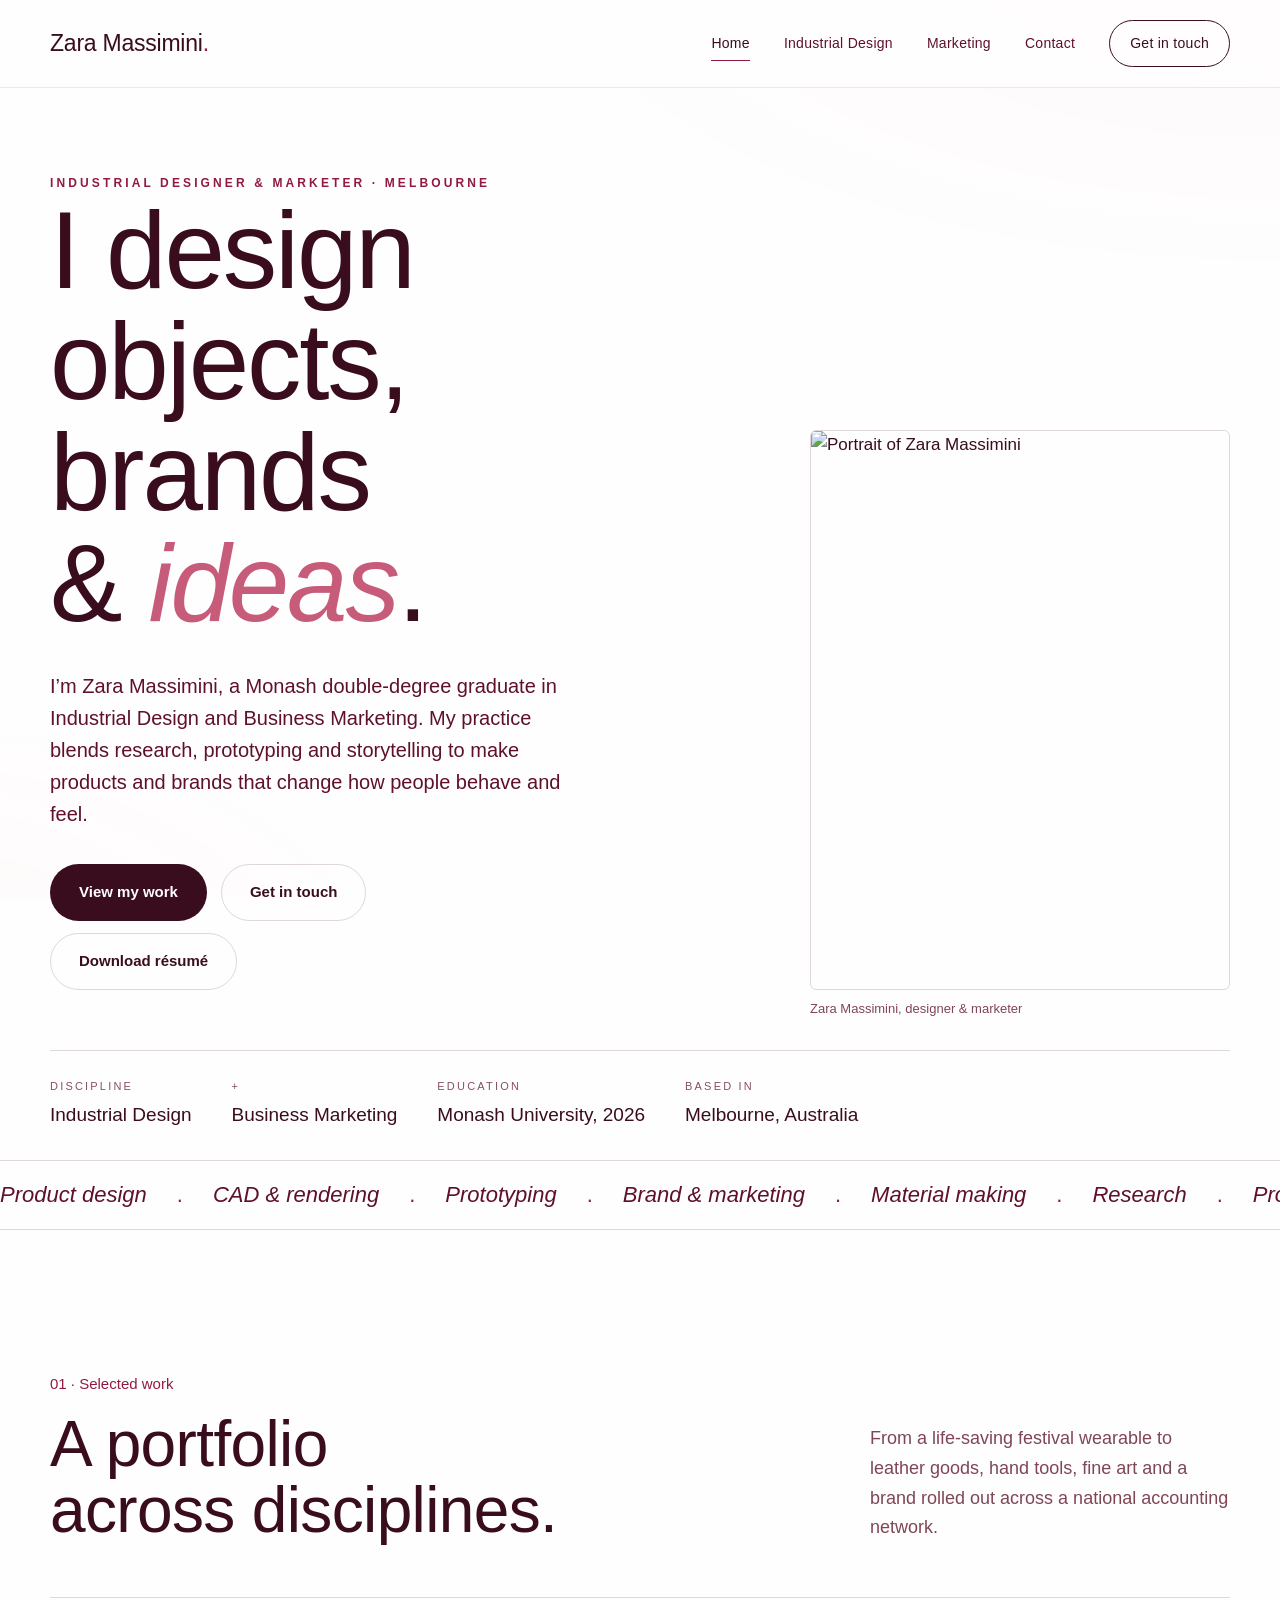
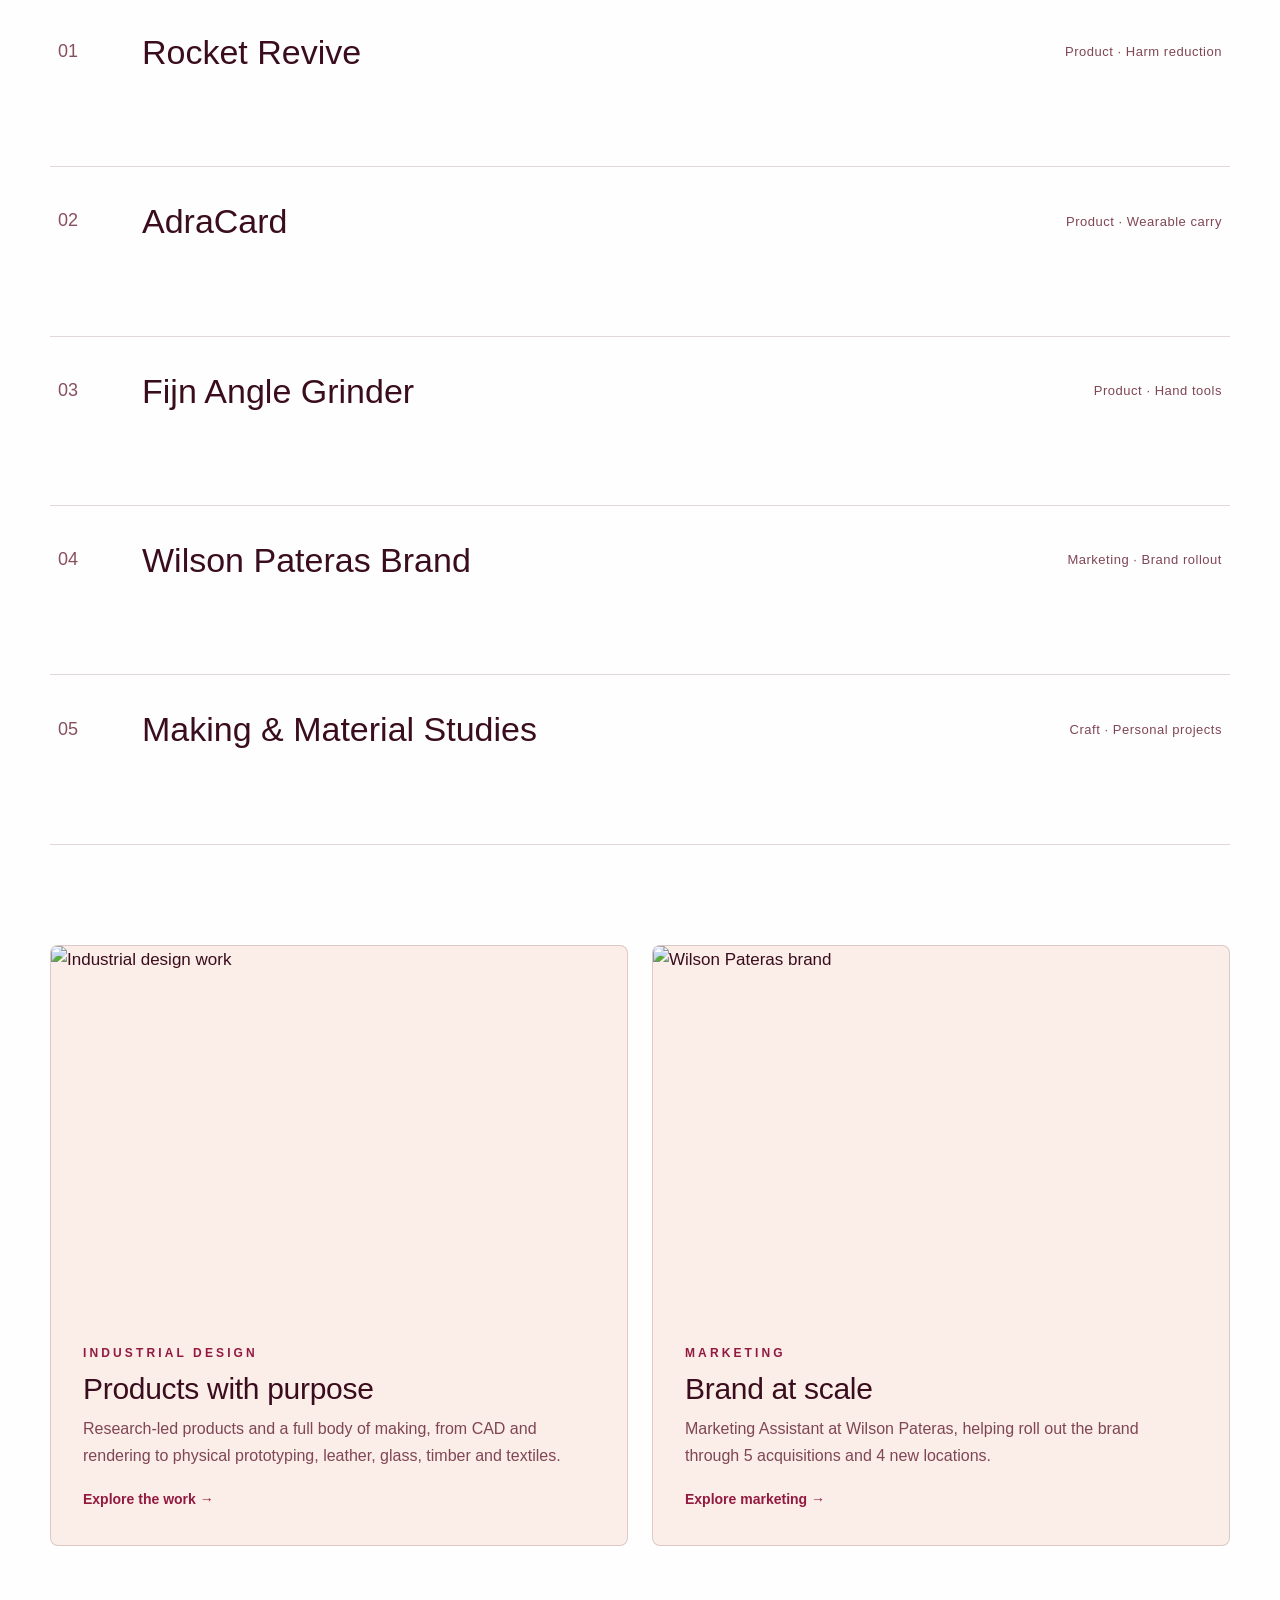
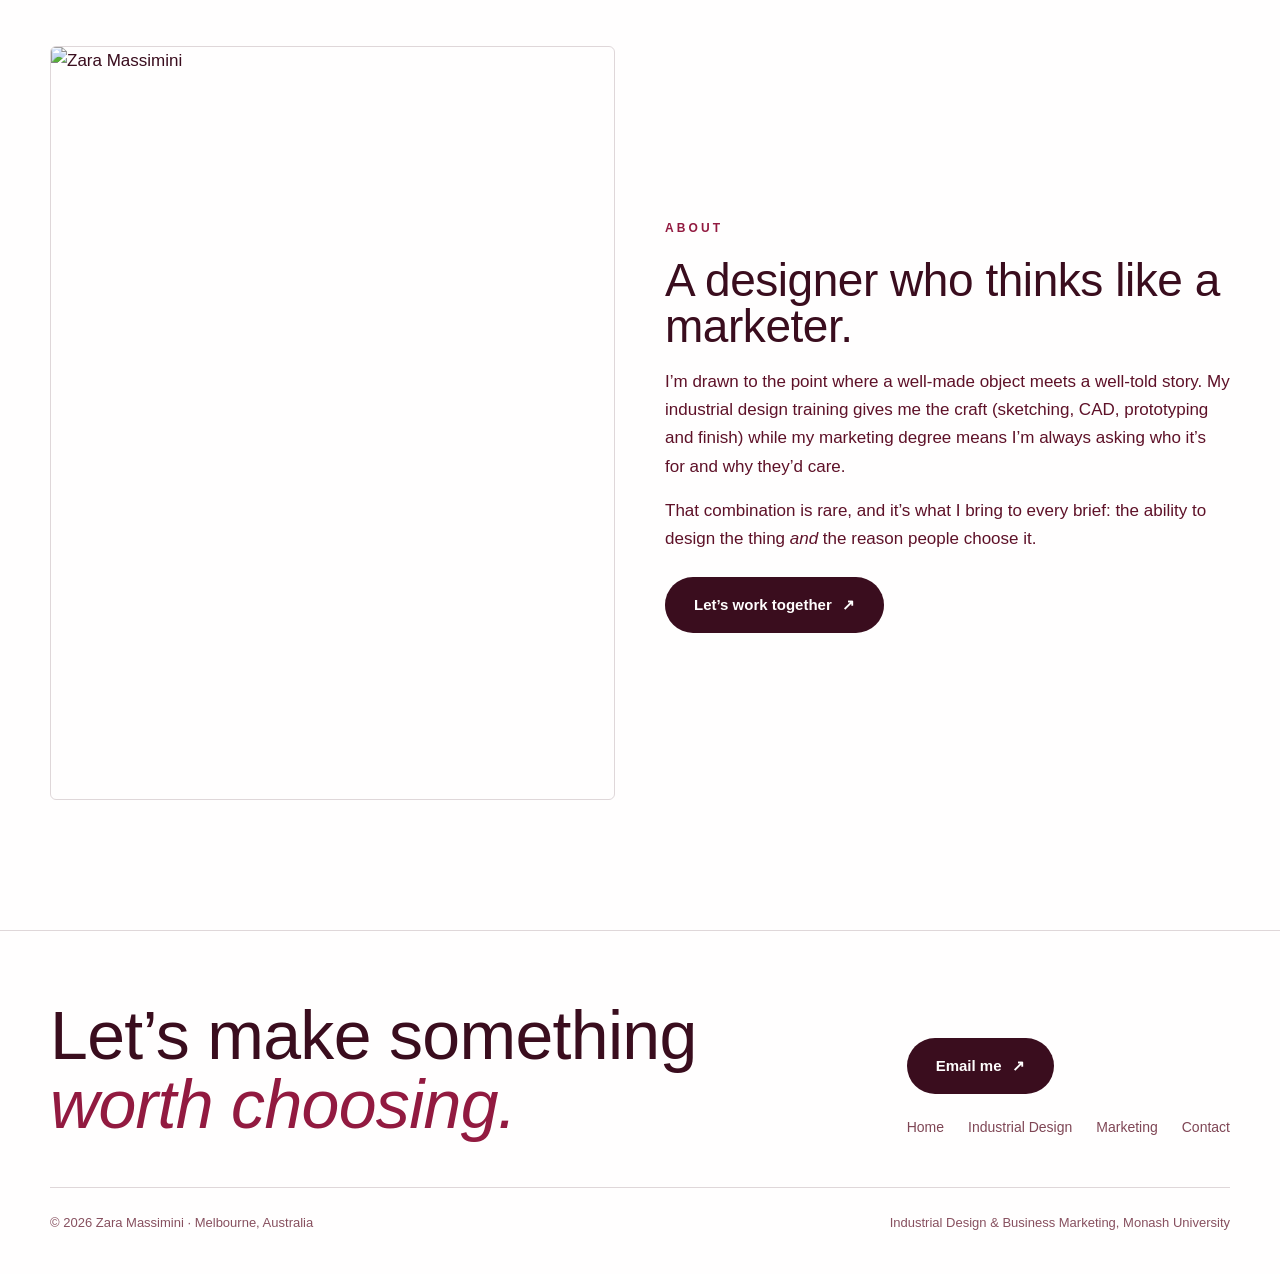
==== commit da9ddb6e: "fix: remove extra text from résumé download button in contact and index pages" ====
--- a/index.html
+++ b/index.html
@@ -32,11 +32,11 @@
       <h1 class="reveal d1">I design<br>objects, brands<br>&amp; <span class="italic">ideas</span>.</h1>
       <p class="lead hero-lead reveal d2">I’m Zara Massimini, a Monash double-degree graduate in Industrial Design and Business Marketing. My practice blends research, prototyping and storytelling to make products and brands that change how people behave and feel.</p>
       <div class="hero-actions reveal d3">
-        <a href="work.html" class="btn btn-ink">View my work <span class="arr">↗</span></a>
+        <a href="work.html" class="btn btn-ink">View my work</a>
         <a href="contact.html" class="btn btn-ghost">Get in touch</a>
       </div>
       <div class="reveal d3" style="margin-top:12px">
-        <a href="assets/zara-resume.pdf" target="_blank" class="btn btn-ghost">Download résumé <span class="arr">↗</span></a>
+        <a href="assets/zara-resume.pdf" target="_blank" class="btn btn-ghost">Download résumé</a>
       </div>
     </div>
     <div class="hero-portrait reveal d2">
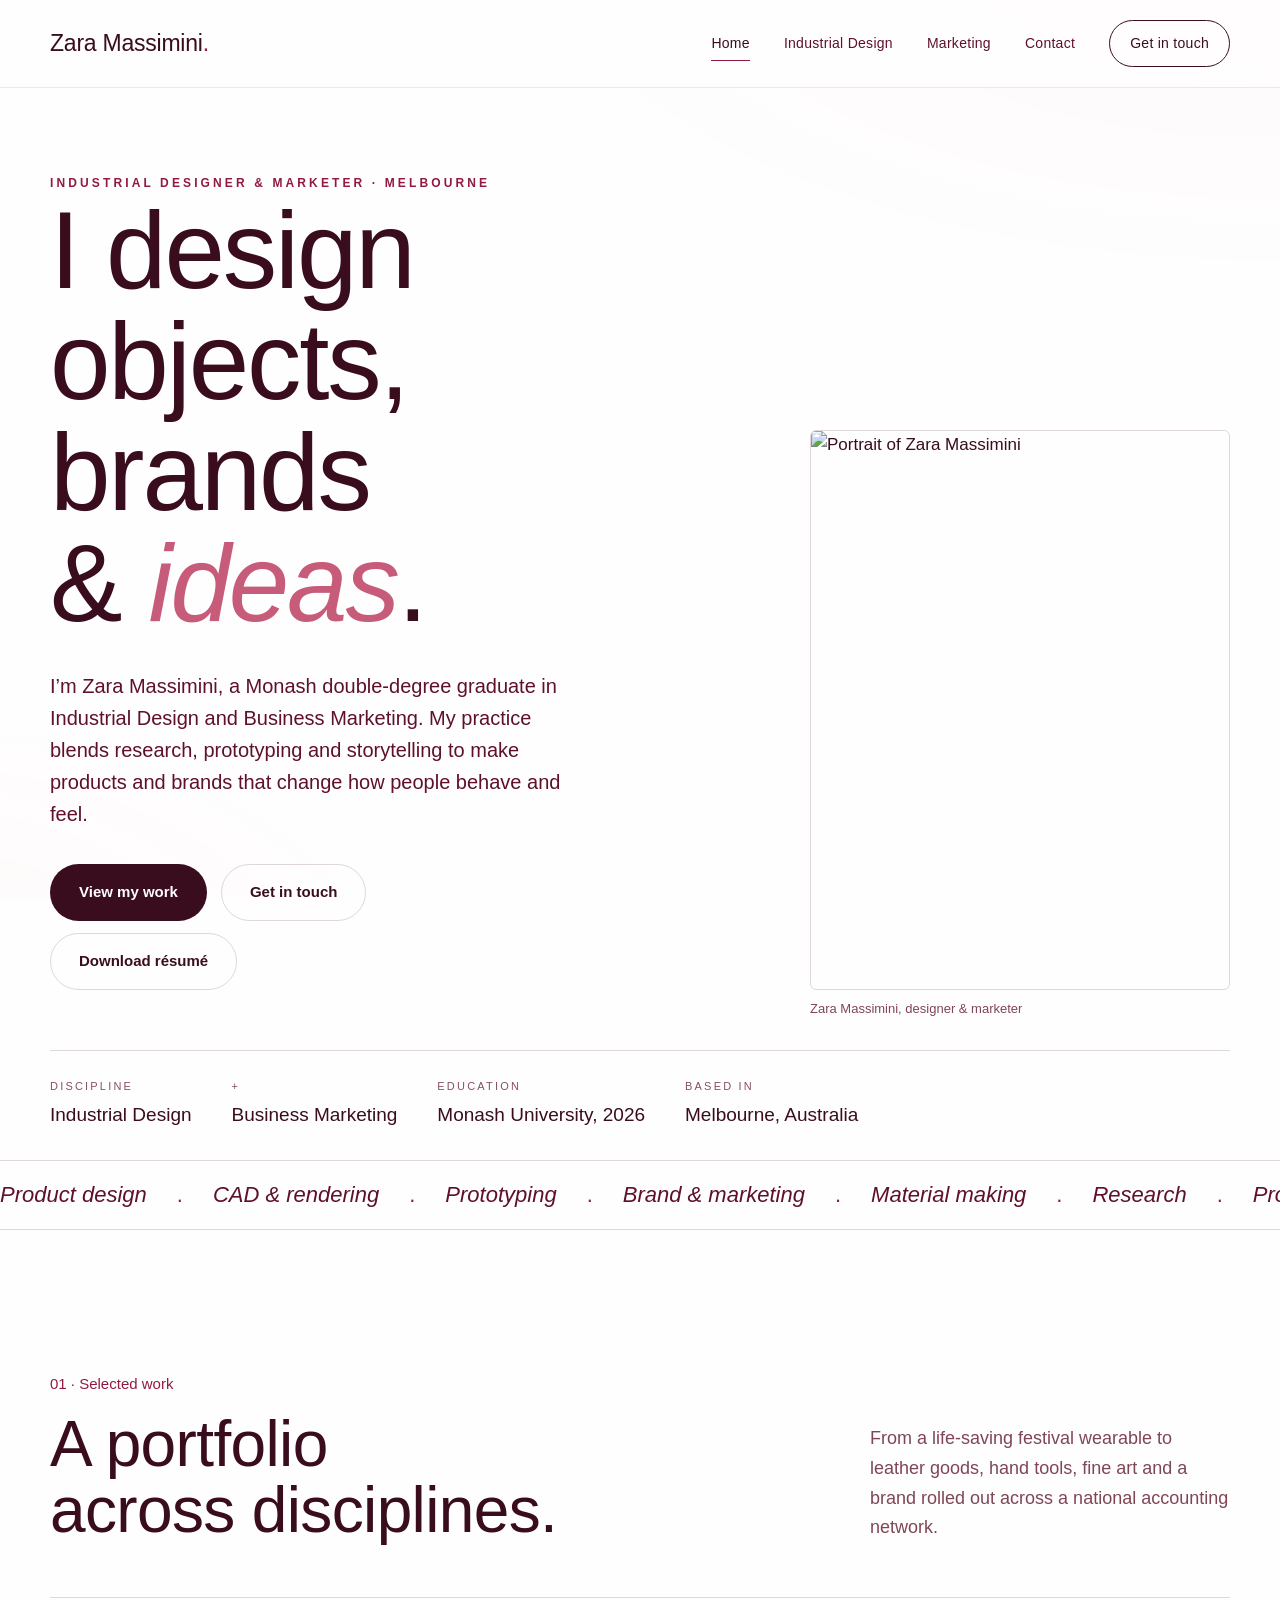
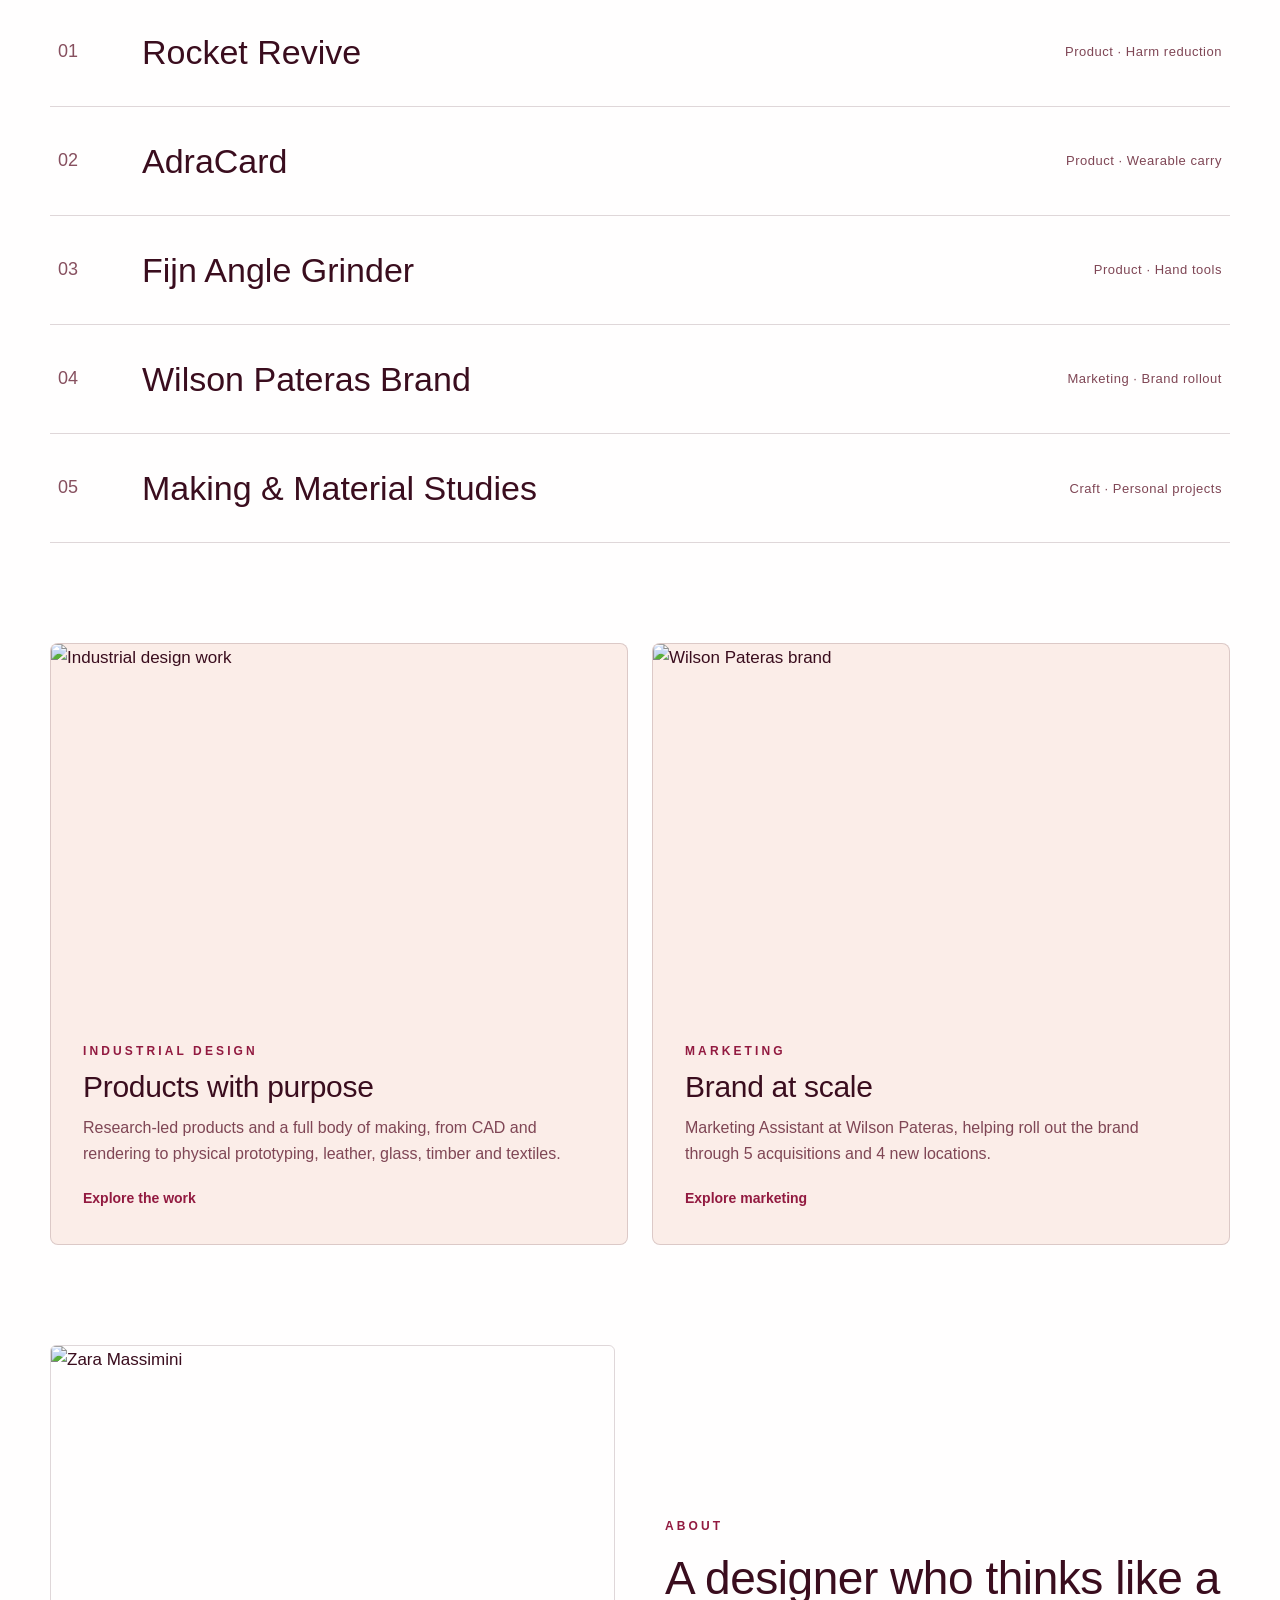
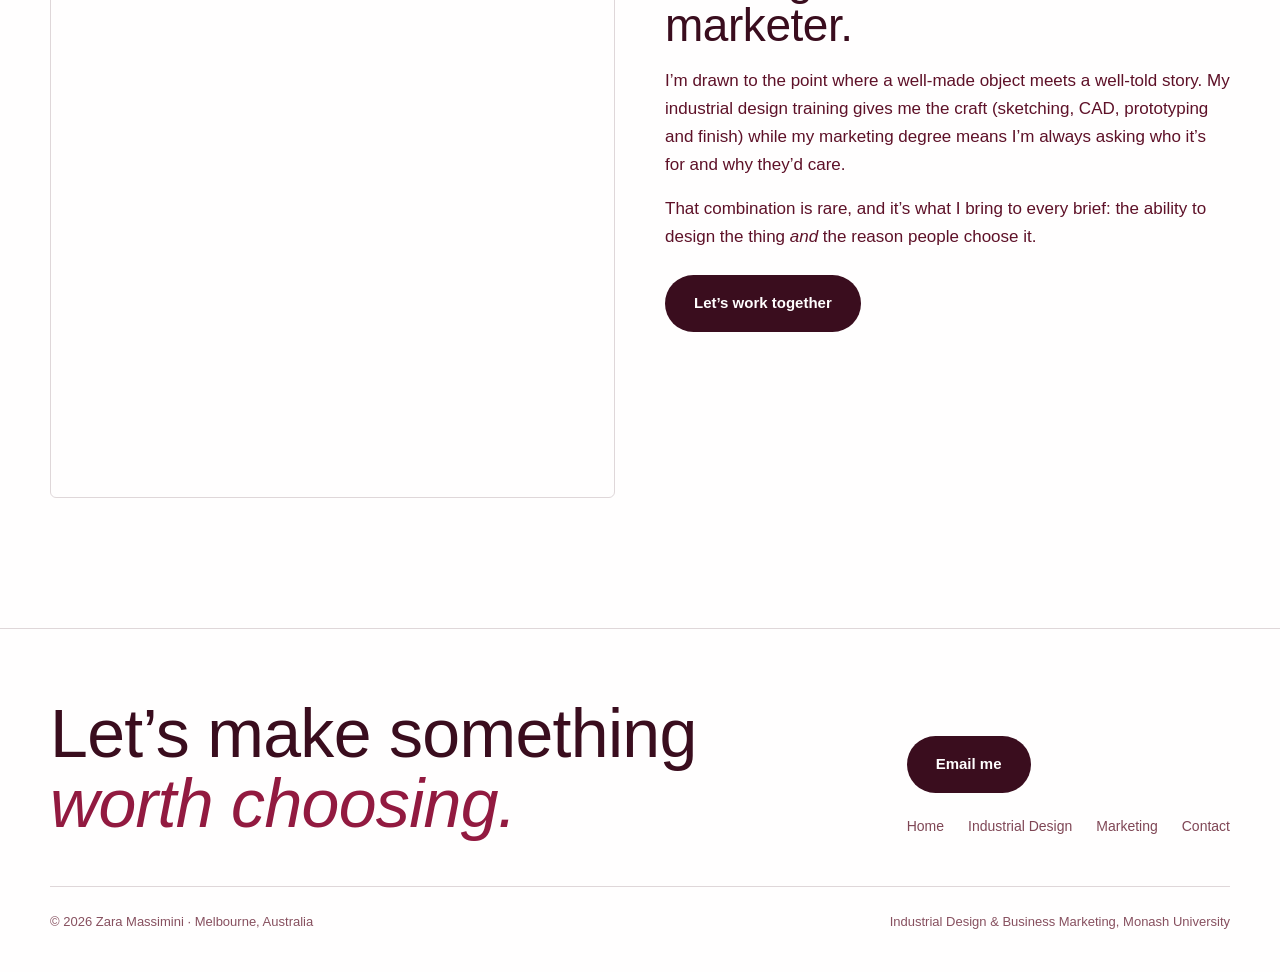
==== commit 12ba1caa: "fix: remove extraneous text from buttons and links across multiple pages" ====
--- a/index.html
+++ b/index.html
@@ -78,11 +78,11 @@
     </div>
 
     <div class="index-list reveal">
-      <a class="index-row" href="work.html#rocket-revive"><span class="ix">01</span><span class="ti">Rocket Revive</span><span class="ca">Product · Harm reduction</span><span class="go">↗</span></a>
-      <a class="index-row" href="work.html#adracard"><span class="ix">02</span><span class="ti">AdraCard</span><span class="ca">Product · Wearable carry</span><span class="go">↗</span></a>
-      <a class="index-row" href="work.html#angle-grinder"><span class="ix">03</span><span class="ti">Fijn Angle Grinder</span><span class="ca">Product · Hand tools</span><span class="go">↗</span></a>
-      <a class="index-row" href="marketing.html"><span class="ix">04</span><span class="ti">Wilson Pateras Brand</span><span class="ca">Marketing · Brand rollout</span><span class="go">↗</span></a>
-      <a class="index-row" href="work.html#making"><span class="ix">05</span><span class="ti">Making &amp; Material Studies</span><span class="ca">Craft · Personal projects</span><span class="go">↗</span></a>
+      <a class="index-row" href="work.html#rocket-revive"><span class="ix">01</span><span class="ti">Rocket Revive</span><span class="ca">Product · Harm reduction</span></a>
+      <a class="index-row" href="work.html#adracard"><span class="ix">02</span><span class="ti">AdraCard</span><span class="ca">Product · Wearable carry</span></a>
+      <a class="index-row" href="work.html#angle-grinder"><span class="ix">03</span><span class="ti">Fijn Angle Grinder</span><span class="ca">Product · Hand tools</span></a>
+      <a class="index-row" href="marketing.html"><span class="ix">04</span><span class="ti">Wilson Pateras Brand</span><span class="ca">Marketing · Brand rollout</span></a>
+      <a class="index-row" href="work.html#making"><span class="ix">05</span><span class="ti">Making &amp; Material Studies</span><span class="ca">Craft · Personal projects</span></a>
     </div>
   </div>
 </section>
@@ -97,7 +97,7 @@
           <span class="eyebrow">Industrial Design</span>
           <h3>Products with purpose</h3>
           <p>Research-led products and a full body of making, from CAD and rendering to physical prototyping, leather, glass, timber and textiles.</p>
-          <span class="go">Explore the work →</span>
+          <span class="go">Explore the work</span>
         </div>
       </a>
       <a class="duo-card reveal d1" href="marketing.html">
@@ -106,7 +106,7 @@
           <span class="eyebrow">Marketing</span>
           <h3>Brand at scale</h3>
           <p>Marketing Assistant at Wilson Pateras, helping roll out the brand through 5 acquisitions and 4 new locations.</p>
-          <span class="go">Explore marketing →</span>
+          <span class="go">Explore marketing</span>
         </div>
       </a>
     </div>
@@ -123,7 +123,7 @@
         <h3>A designer who thinks like a marketer.</h3>
         <p>I’m drawn to the point where a well-made object meets a well-told story. My industrial design training gives me the craft (sketching, CAD, prototyping and finish) while my marketing degree means I’m always asking who it’s for and why they’d care.</p>
         <p class="muted">That combination is rare, and it’s what I bring to every brief: the ability to design the thing <em>and</em> the reason people choose it.</p>
-        <a href="contact.html" class="btn btn-ink" style="margin-top:8px">Let’s work together <span class="arr">↗</span></a>
+        <a href="contact.html" class="btn btn-ink" style="margin-top:8px">Let’s work together</a>
       </div>
     </div>
   </div>
@@ -134,7 +134,7 @@
     <div class="footer-grid">
       <h3>Let’s make something<br><span class="italic">worth choosing.</span></h3>
       <div>
-        <a href="mailto:zaramassimini22@gmail.com" class="btn btn-ink">Email me <span class="arr">↗</span></a>
+        <a href="mailto:zaramassimini22@gmail.com" class="btn btn-ink">Email me</a>
         <div class="footer-links" style="margin-top:22px">
           <a href="index.html">Home</a><a href="work.html">Industrial Design</a>
           <a href="marketing.html">Marketing</a><a href="contact.html">Contact</a>
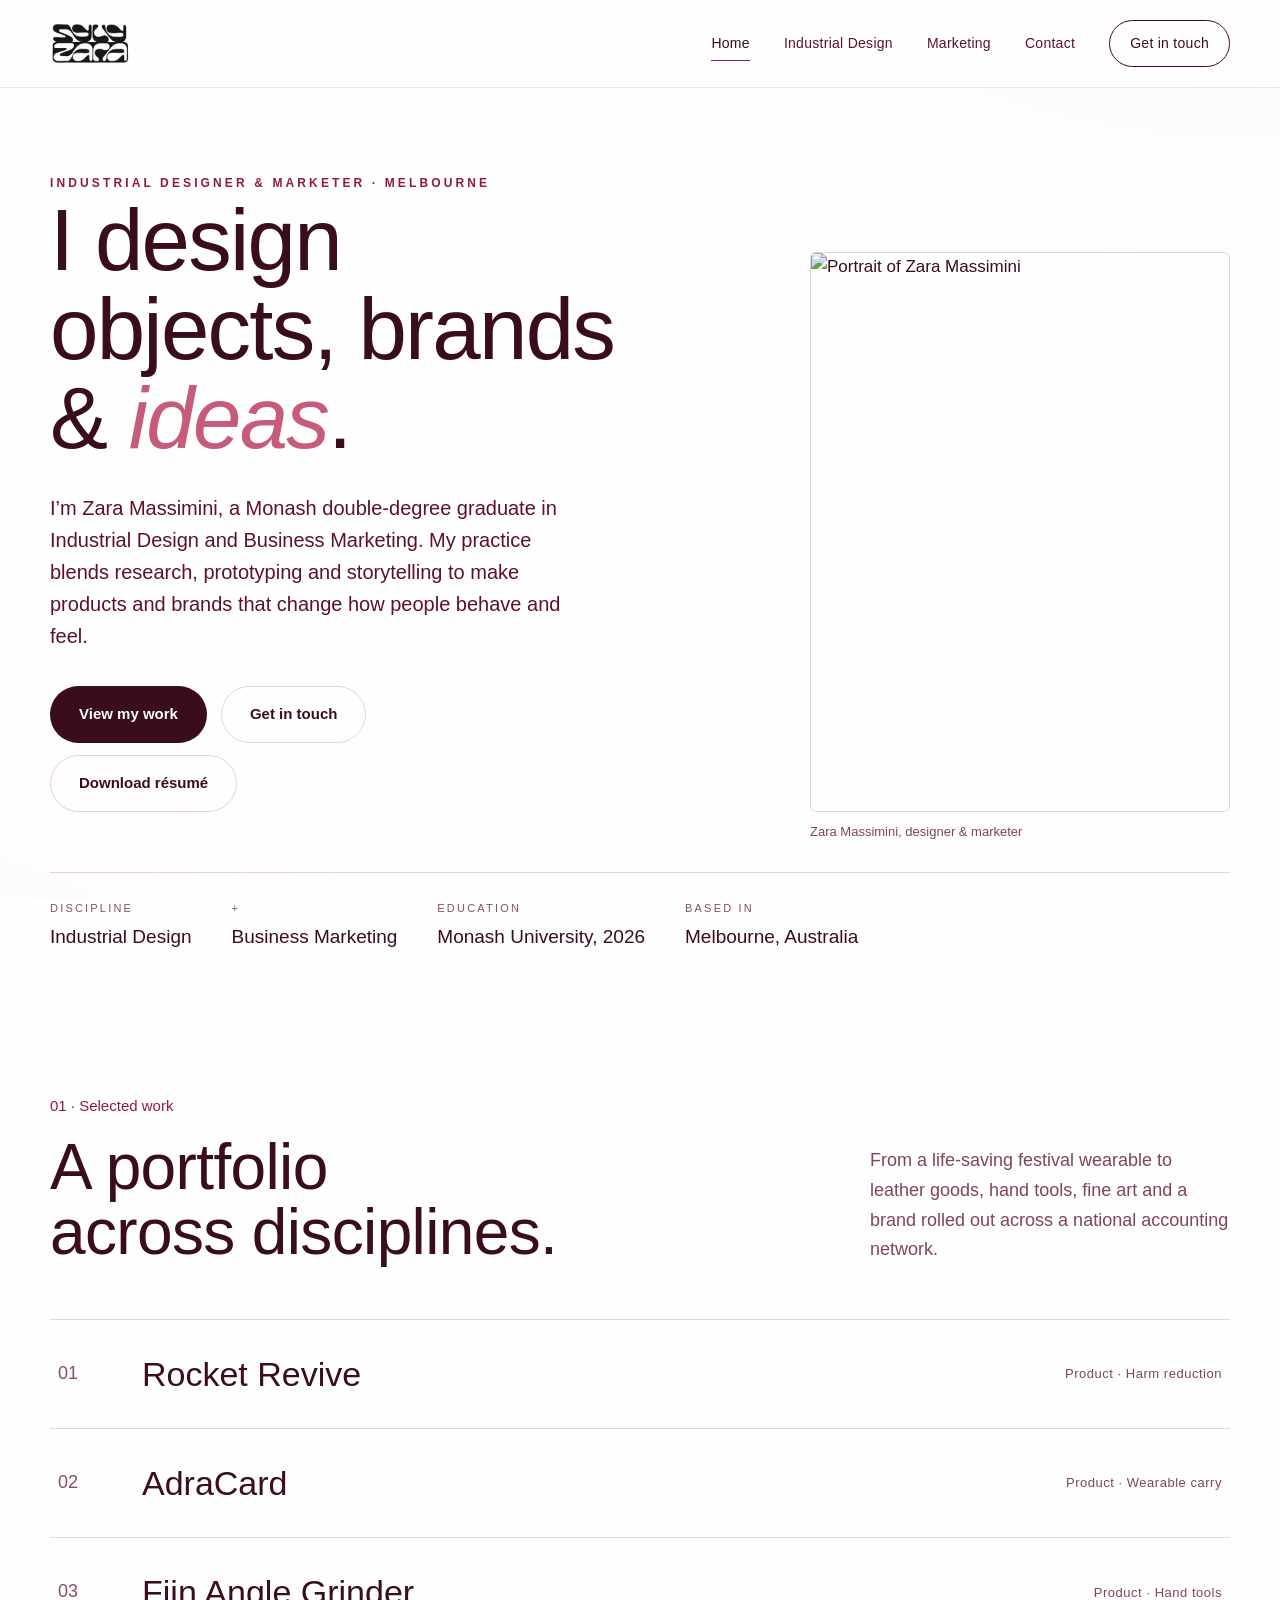
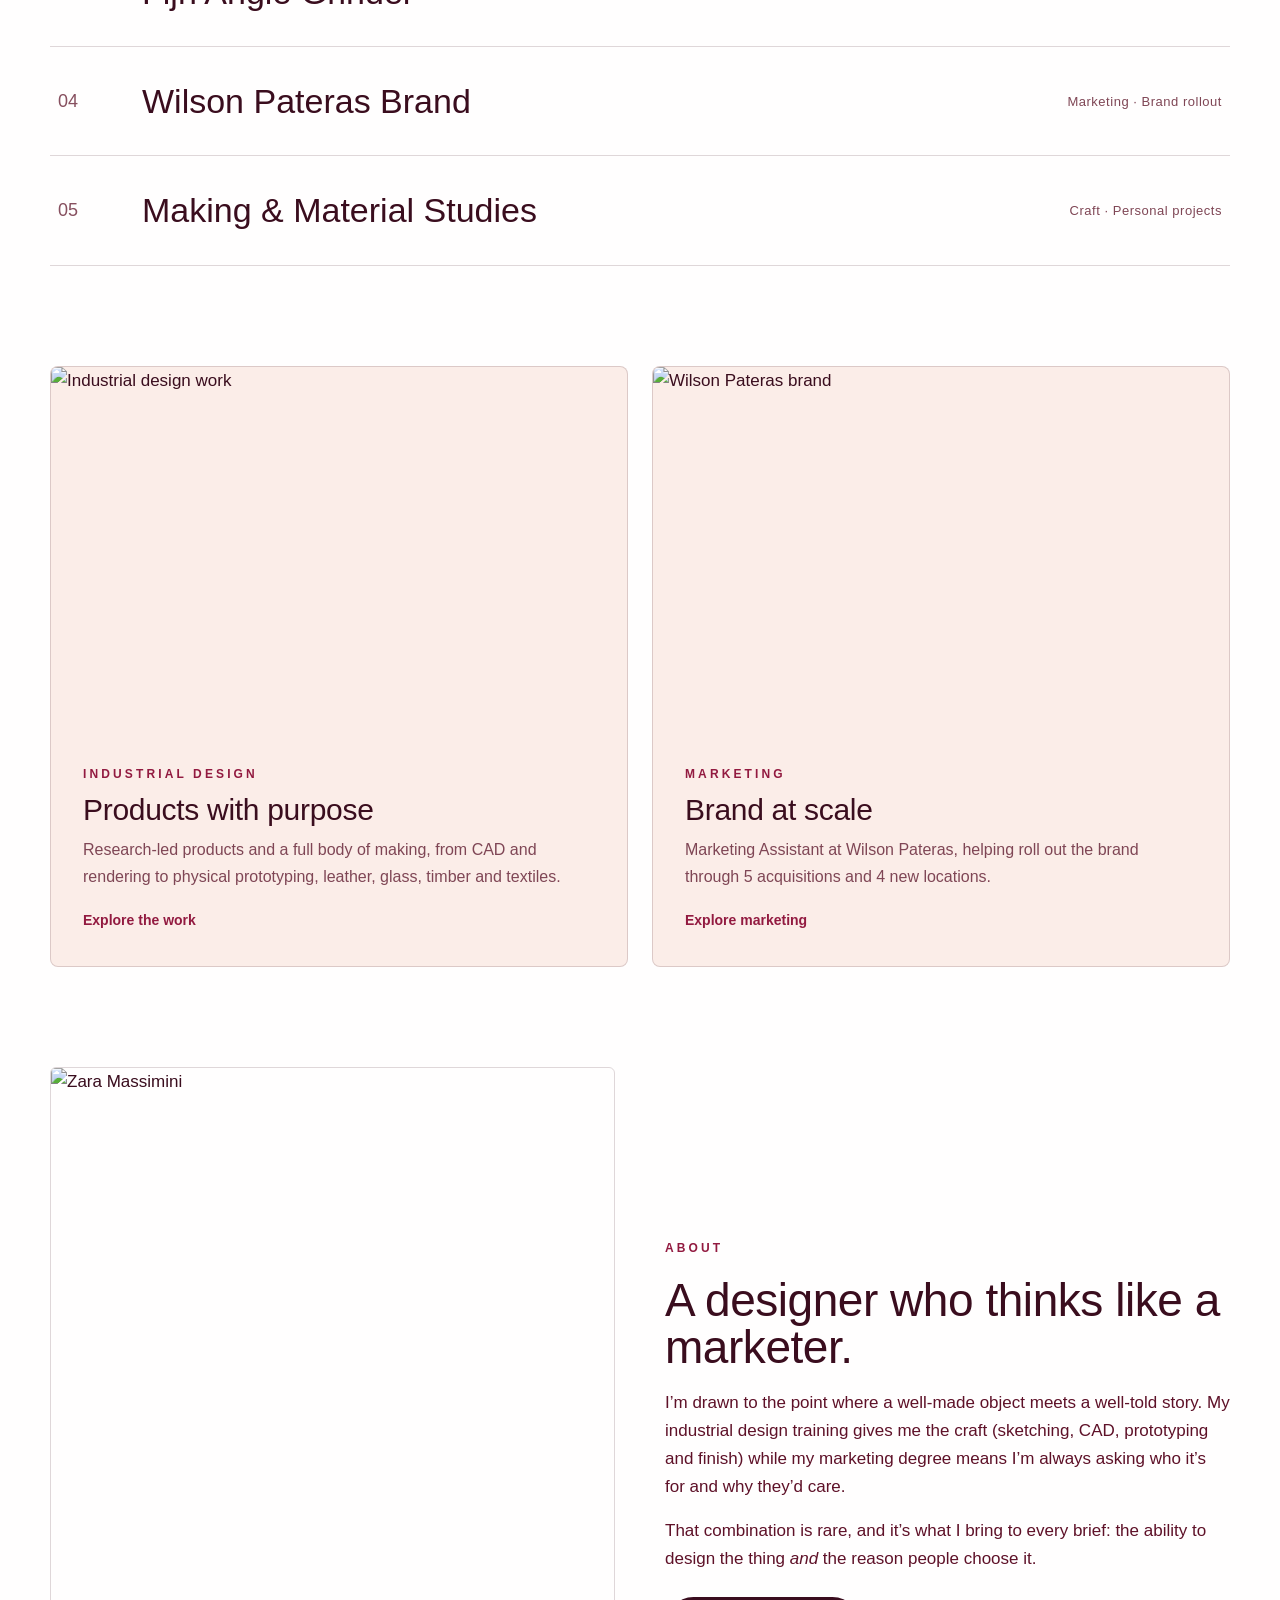
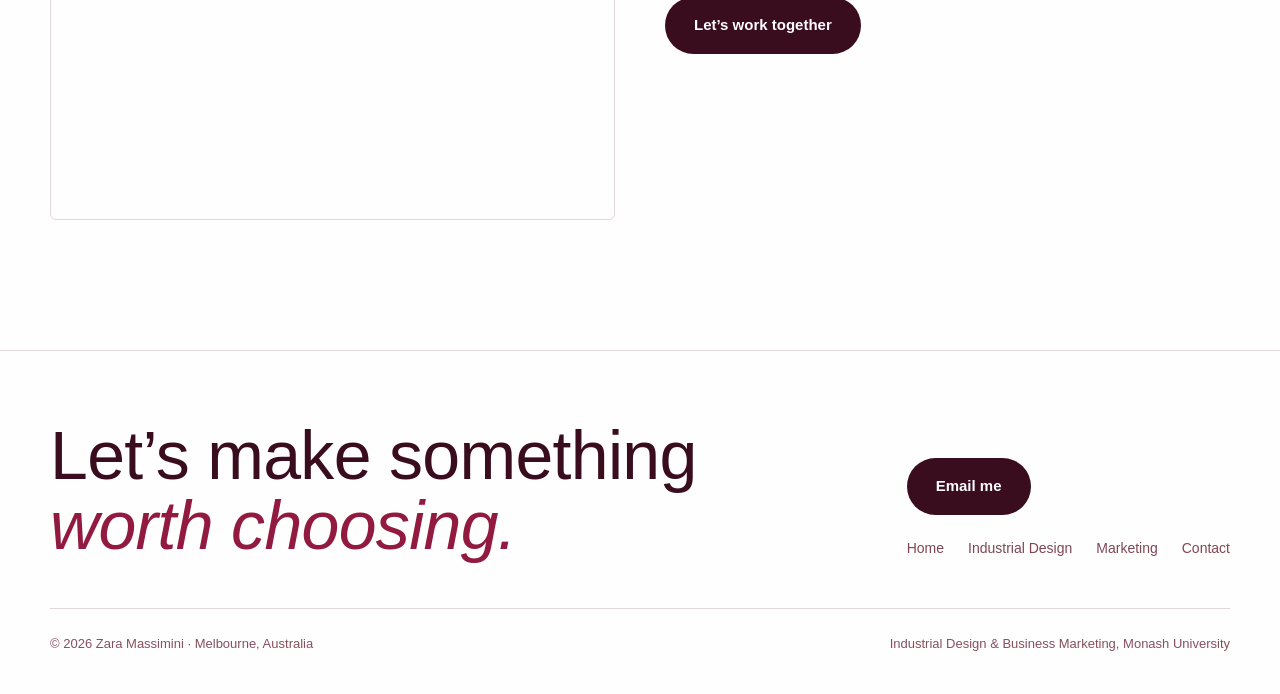
==== commit 5a26dbb4: "Refactor code structure for improved readability and maintainability" ====
--- a/index.html
+++ b/index.html
@@ -12,7 +12,7 @@
 
 <nav class="nav">
   <div class="nav-inner">
-    <a class="brand" href="index.html">Zara Massimini<span class="dot">.</span></a>
+    <a class="brand" href="index.html"><img src="Assets/logo.png" alt="Zara Massimini" width="480" height="263"></a>
     <div class="nav-links">
       <a href="index.html" class="active">Home</a>
       <a href="work.html">Industrial Design</a>
@@ -51,17 +51,6 @@
       <div class="item"><div class="k">+</div><div class="v">Business Marketing</div></div>
       <div class="item"><div class="k">Education</div><div class="v">Monash University, 2026</div></div>
       <div class="item"><div class="k">Based in</div><div class="v">Melbourne, Australia</div></div>
-    </div>
-  </div>
-
-  <div class="ticker">
-    <div class="ticker-track">
-      <span>Product design</span><span class="star">.</span><span>CAD &amp; rendering</span><span class="star">.</span>
-      <span>Prototyping</span><span class="star">.</span><span>Brand &amp; marketing</span><span class="star">.</span>
-      <span>Material making</span><span class="star">.</span><span>Research</span><span class="star">.</span>
-      <span>Product design</span><span class="star">.</span><span>CAD &amp; rendering</span><span class="star">.</span>
-      <span>Prototyping</span><span class="star">.</span><span>Brand &amp; marketing</span><span class="star">.</span>
-      <span>Material making</span><span class="star">.</span><span>Research</span><span class="star">.</span>
     </div>
   </div>
 </header>
--- a/styles.css
+++ b/styles.css
@@ -51,7 +51,8 @@
 .nav{position:sticky;top:0;z-index:100;background:rgba(255,254,254,.82);backdrop-filter:blur(12px);border-bottom:1px solid var(--line-soft)}
 .nav-inner{max-width:var(--maxw);margin:0 auto;padding:20px 30px;display:flex;align-items:center;justify-content:space-between}
 .brand{font-family:"Helvetica Neue",Helvetica,Arial,sans-serif;font-size:23px;font-weight:500;letter-spacing:-.01em}
-.brand .dot{color:var(--accent)}
+.brand{display:block;line-height:0}
+.brand img{height:44px;width:auto}
 .nav-links{display:flex;gap:34px;align-items:center}
 .nav-links a{font-size:14px;letter-spacing:.02em;color:var(--ink-soft);font-weight:500;position:relative;padding:3px 0;transition:color .3s}
 .nav-links a::after{content:"";position:absolute;left:0;bottom:-3px;width:0;height:1.5px;background:var(--accent);transition:width .35s var(--ease)}
@@ -74,7 +75,7 @@
 /* ---------- hero ---------- */
 .hero{padding:80px 0 40px;position:relative}
 .hero-grid{display:grid;grid-template-columns:1.25fr .75fr;gap:60px;align-items:end}
-.hero h1{font-size:clamp(50px,8.5vw,116px);letter-spacing:-.02em}
+.hero h1{font-size:clamp(40px,6.8vw,92px);letter-spacing:-.02em}
 .hero h1 .italic{color:var(--accent-soft)}
 .hero-lead{max-width:540px;margin:30px 0 34px}
 .hero-actions{display:flex;gap:14px;flex-wrap:wrap}
@@ -285,3 +286,31 @@
   .index-row{grid-template-columns:34px 1fr;gap:14px}
   .index-row .ca,.index-row .go{display:none}
 }
+
+/* ============ Industrial Design: project cards + pop-ups ============ */
+a.mini{display:block;color:inherit;cursor:pointer}
+.mini .more{display:inline-block;margin-top:14px;font-size:13px;font-weight:600;color:var(--accent);border-bottom:1.5px solid transparent;transition:border-color .3s var(--ease)}
+.mini:hover .more,.mini:focus-visible .more{border-color:var(--accent)}
+.mini:focus-visible{outline:2px solid var(--accent);outline-offset:3px}
+
+.proj-modal{width:min(1100px,calc(100% - 32px));max-width:none;max-height:calc(100dvh - 48px);margin:auto;padding:0;border:1px solid var(--line);border-radius:12px;background:var(--paper);color:var(--ink);overflow:auto;overscroll-behavior:contain;box-shadow:0 40px 90px -40px rgba(58,13,30,.6)}
+.proj-modal::backdrop{background:rgba(58,13,30,.45);backdrop-filter:blur(4px);-webkit-backdrop-filter:blur(4px)}
+.proj-modal[open]{animation:modalIn .4s var(--ease)}
+@keyframes modalIn{from{opacity:0;transform:translateY(18px)}to{opacity:1;transform:none}}
+.proj-modal .proj{margin:0;padding:clamp(24px,4vw,56px)}
+.modal-bar{position:sticky;top:0;height:0;z-index:5;display:flex;justify-content:flex-end;pointer-events:none}
+.modal-close{pointer-events:auto;margin:14px 14px 0 0;width:44px;height:44px;border-radius:50%;border:1px solid var(--line);background:var(--card);color:var(--ink);font-size:26px;line-height:1;cursor:pointer;transition:background .3s var(--ease),color .3s var(--ease)}
+.modal-close:hover{background:var(--ink);color:var(--paper)}
+body:has(.proj-modal[open]){overflow:hidden}
+.mini-detail .proj-cover{aspect-ratio:auto;display:flex;justify-content:center;background:var(--card)}
+.mini-detail .proj-cover img{width:auto;height:auto;max-width:100%;max-height:65vh;object-fit:contain}
+.mini-detail .lead{max-width:720px;color:var(--ink-soft)}
+/* Featured (latest) project card spans the full row */
+.mini.feature{grid-column:1/-1;display:grid;grid-template-columns:1.4fr 1fr;align-items:center}
+.mini.feature .ph{aspect-ratio:1642/918;align-self:stretch;display:flex;align-items:center;background:#d79a80}
+.mini.feature .ph img{height:auto;aspect-ratio:1642/918}
+.mini.feature .tx{padding:clamp(24px,3.5vw,48px)}
+.mini.feature .t{font-size:clamp(28px,3.4vw,42px);line-height:1.1}
+.mini.feature .d{font-size:16px}
+@media(max-width:860px){.mini.feature{grid-template-columns:1fr}}
+.gallery-label{font-size:13px;letter-spacing:.16em;text-transform:uppercase;color:var(--accent);font-weight:700;margin:44px 0 -22px}
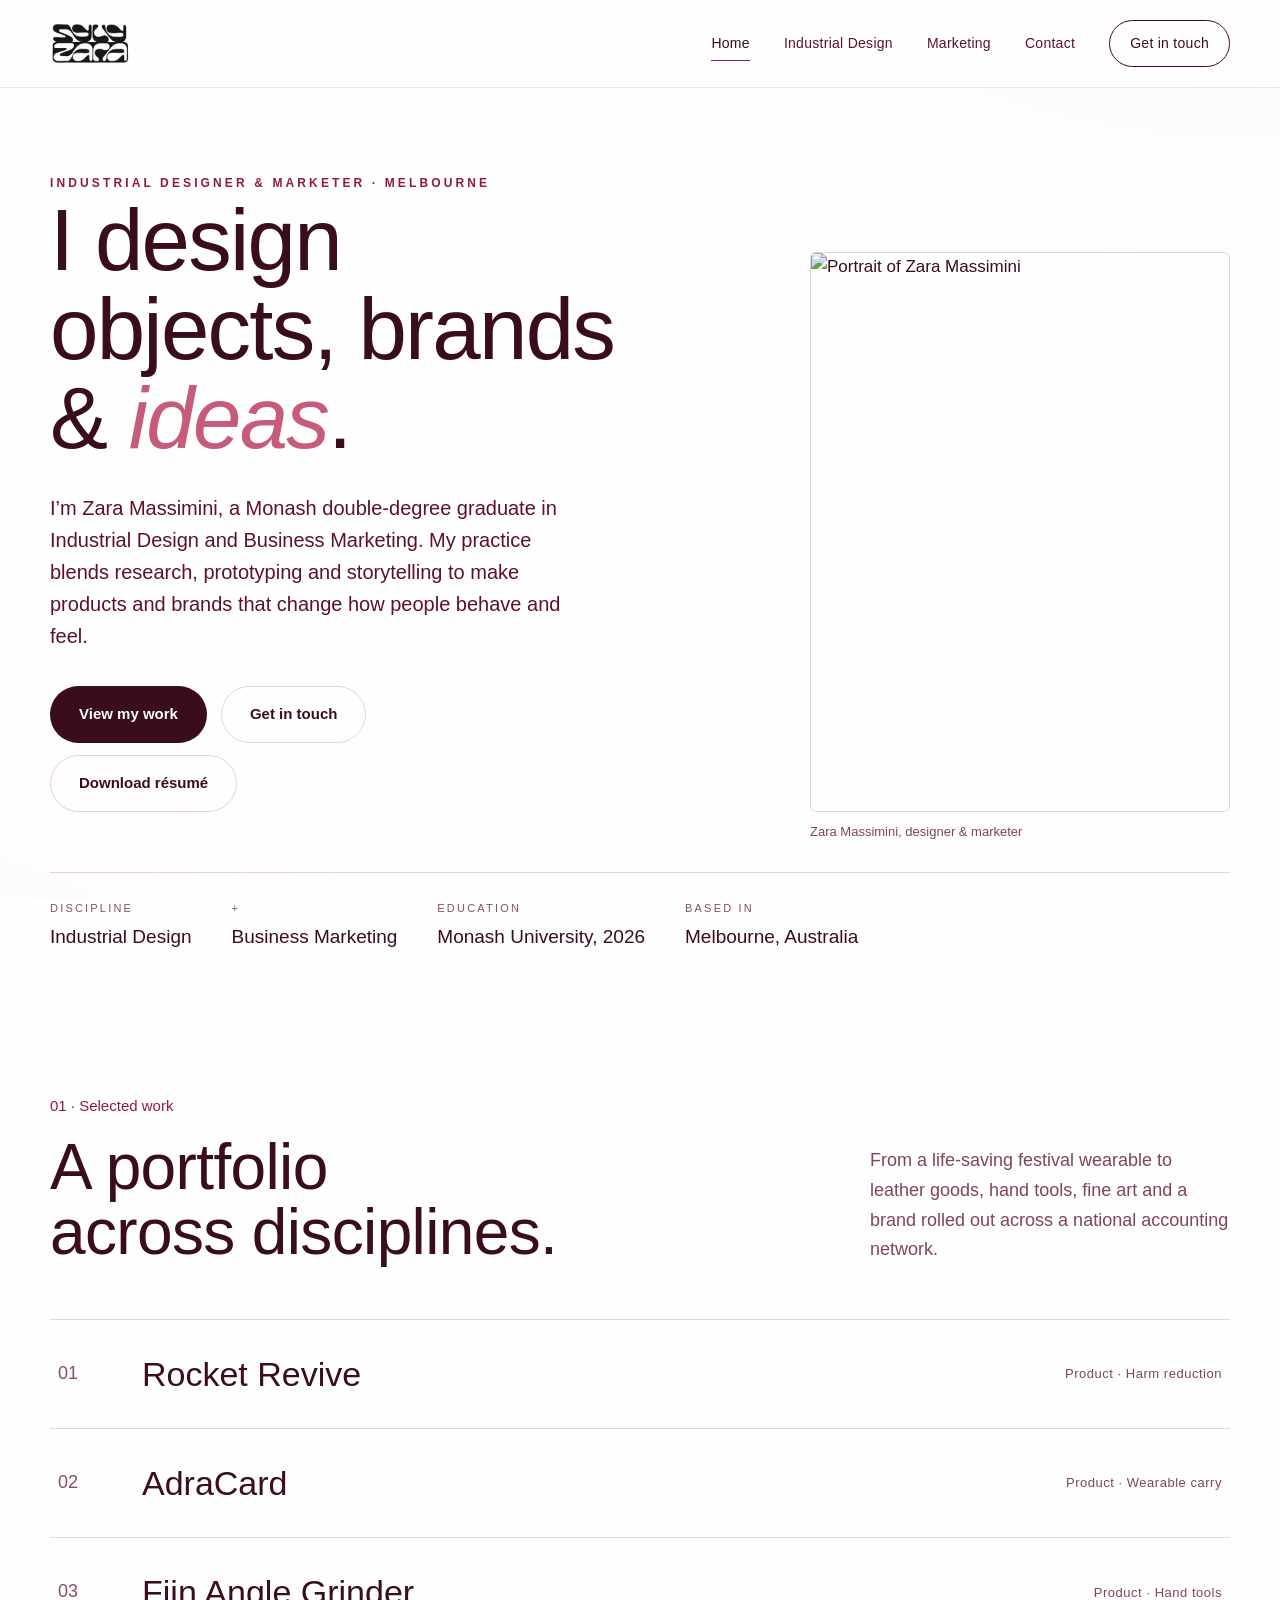
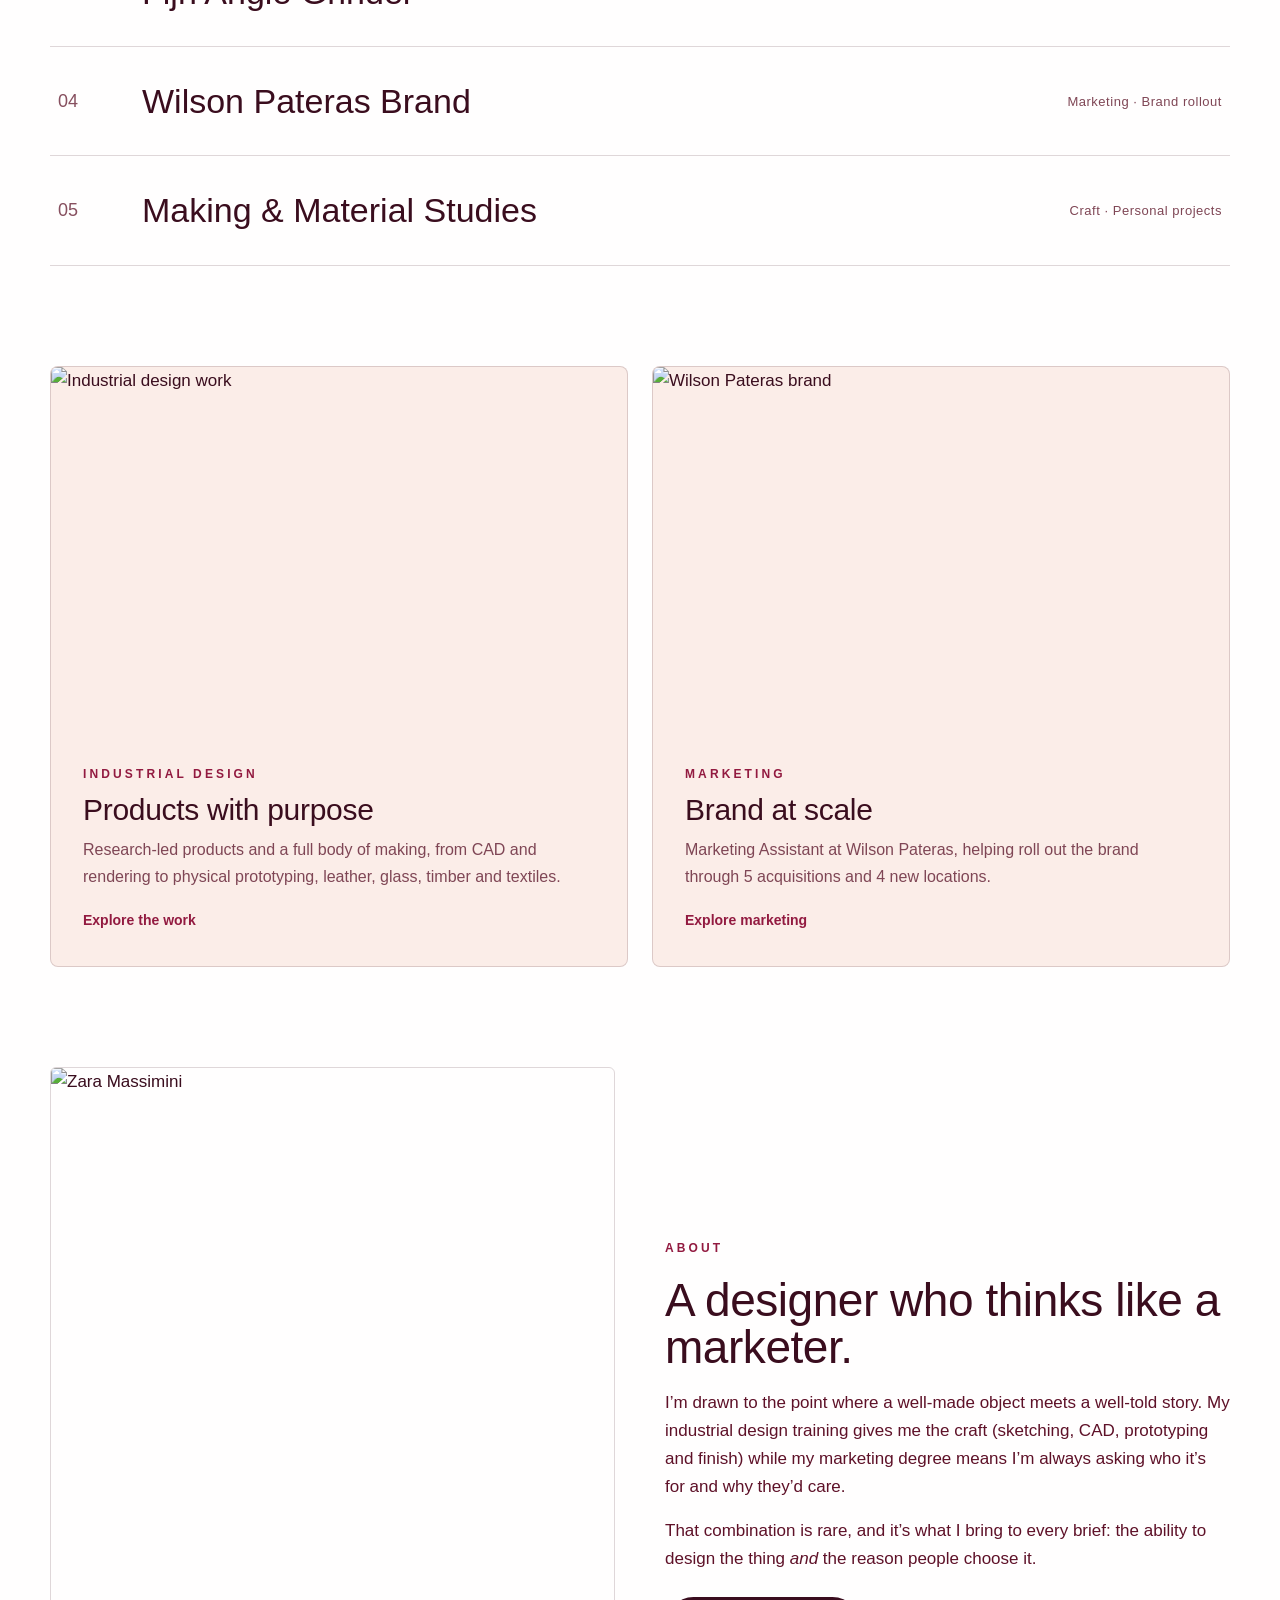
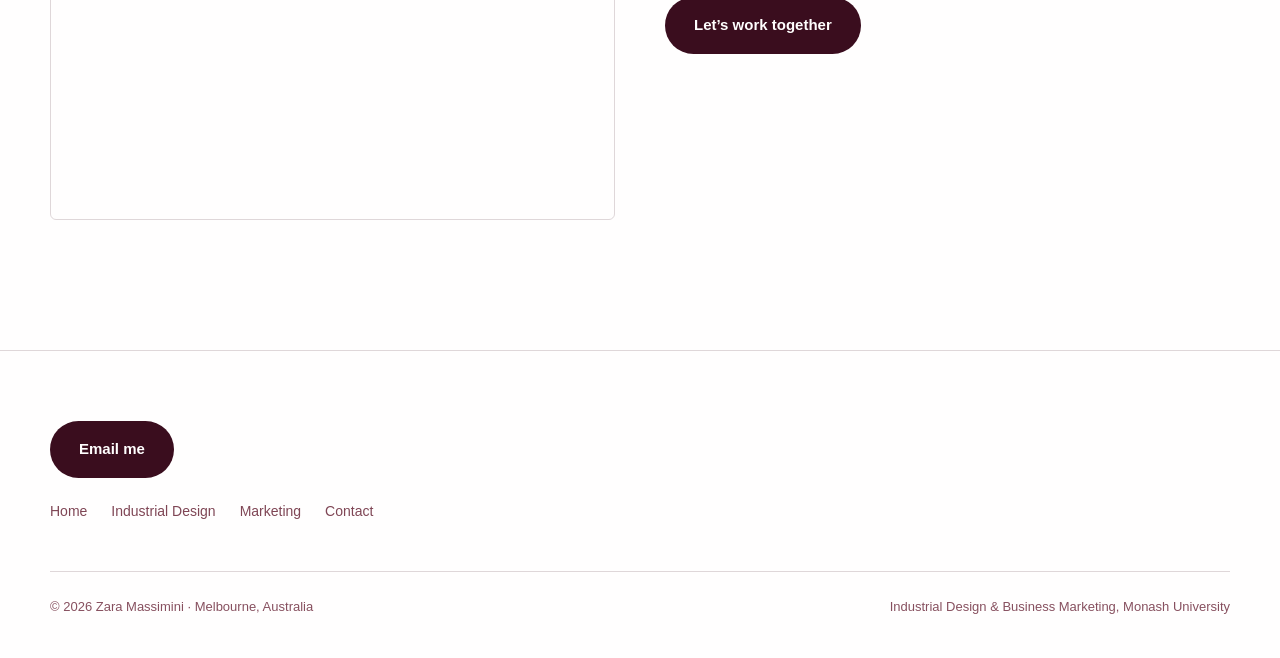
==== commit be23670b: "fix: update graduation year and refine footer text across multiple pages" ====
--- a/index.html
+++ b/index.html
@@ -121,7 +121,6 @@
 <footer class="footer">
   <div class="wrap">
     <div class="footer-grid">
-      <h3>Let’s make something<br><span class="italic">worth choosing.</span></h3>
       <div>
         <a href="mailto:zaramassimini22@gmail.com" class="btn btn-ink">Email me</a>
         <div class="footer-links" style="margin-top:22px">
--- a/styles.css
+++ b/styles.css
@@ -226,7 +226,7 @@
 
 /* ---------- contact ---------- */
 .contact-hero{padding:120px 0 70px}
-.contact-hero h1{font-size:clamp(54px,11vw,150px);letter-spacing:-.02em}
+.contact-hero h1{font-size:clamp(44px,8vw,110px);letter-spacing:-.02em}
 .contact-hero h1 .italic{color:var(--accent-soft)}
 .contact-hero .lead{max-width:600px;margin:26px 0 36px}
 .contact-actions{display:flex;gap:14px;flex-wrap:wrap}
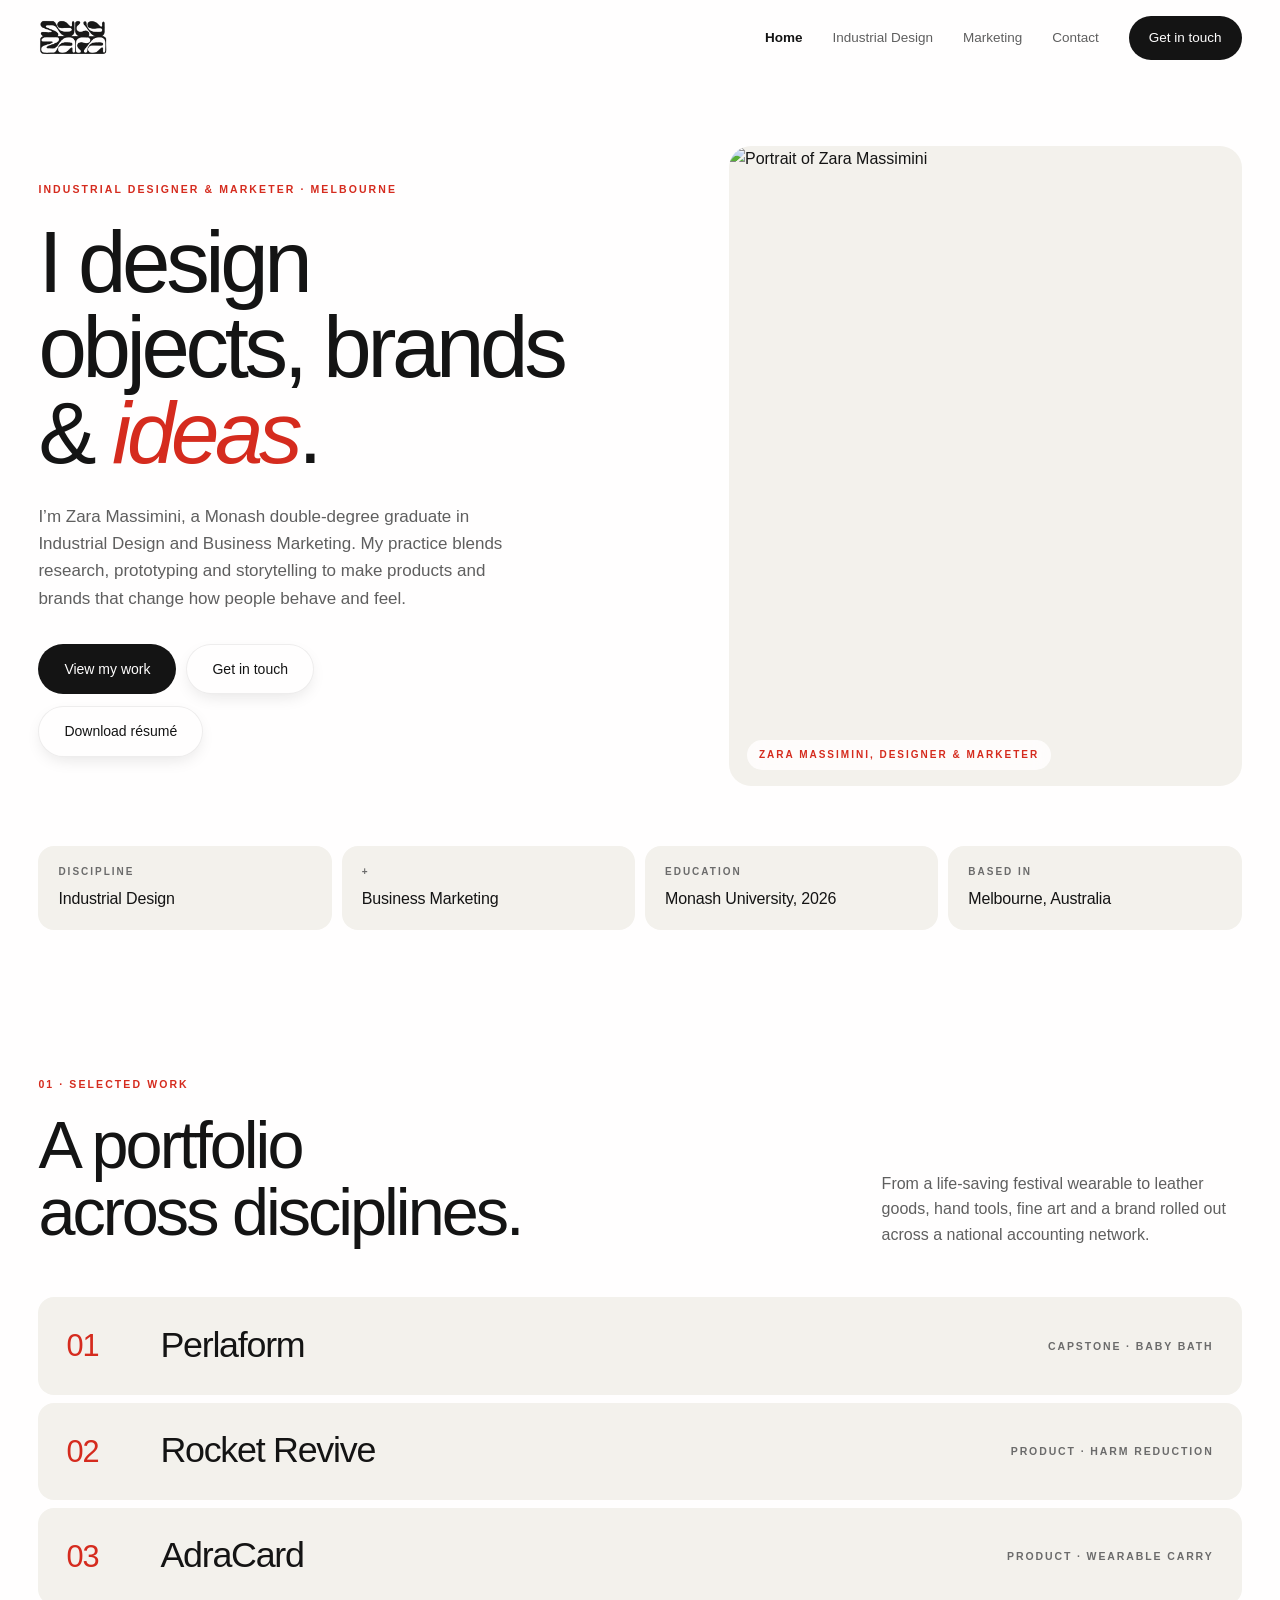
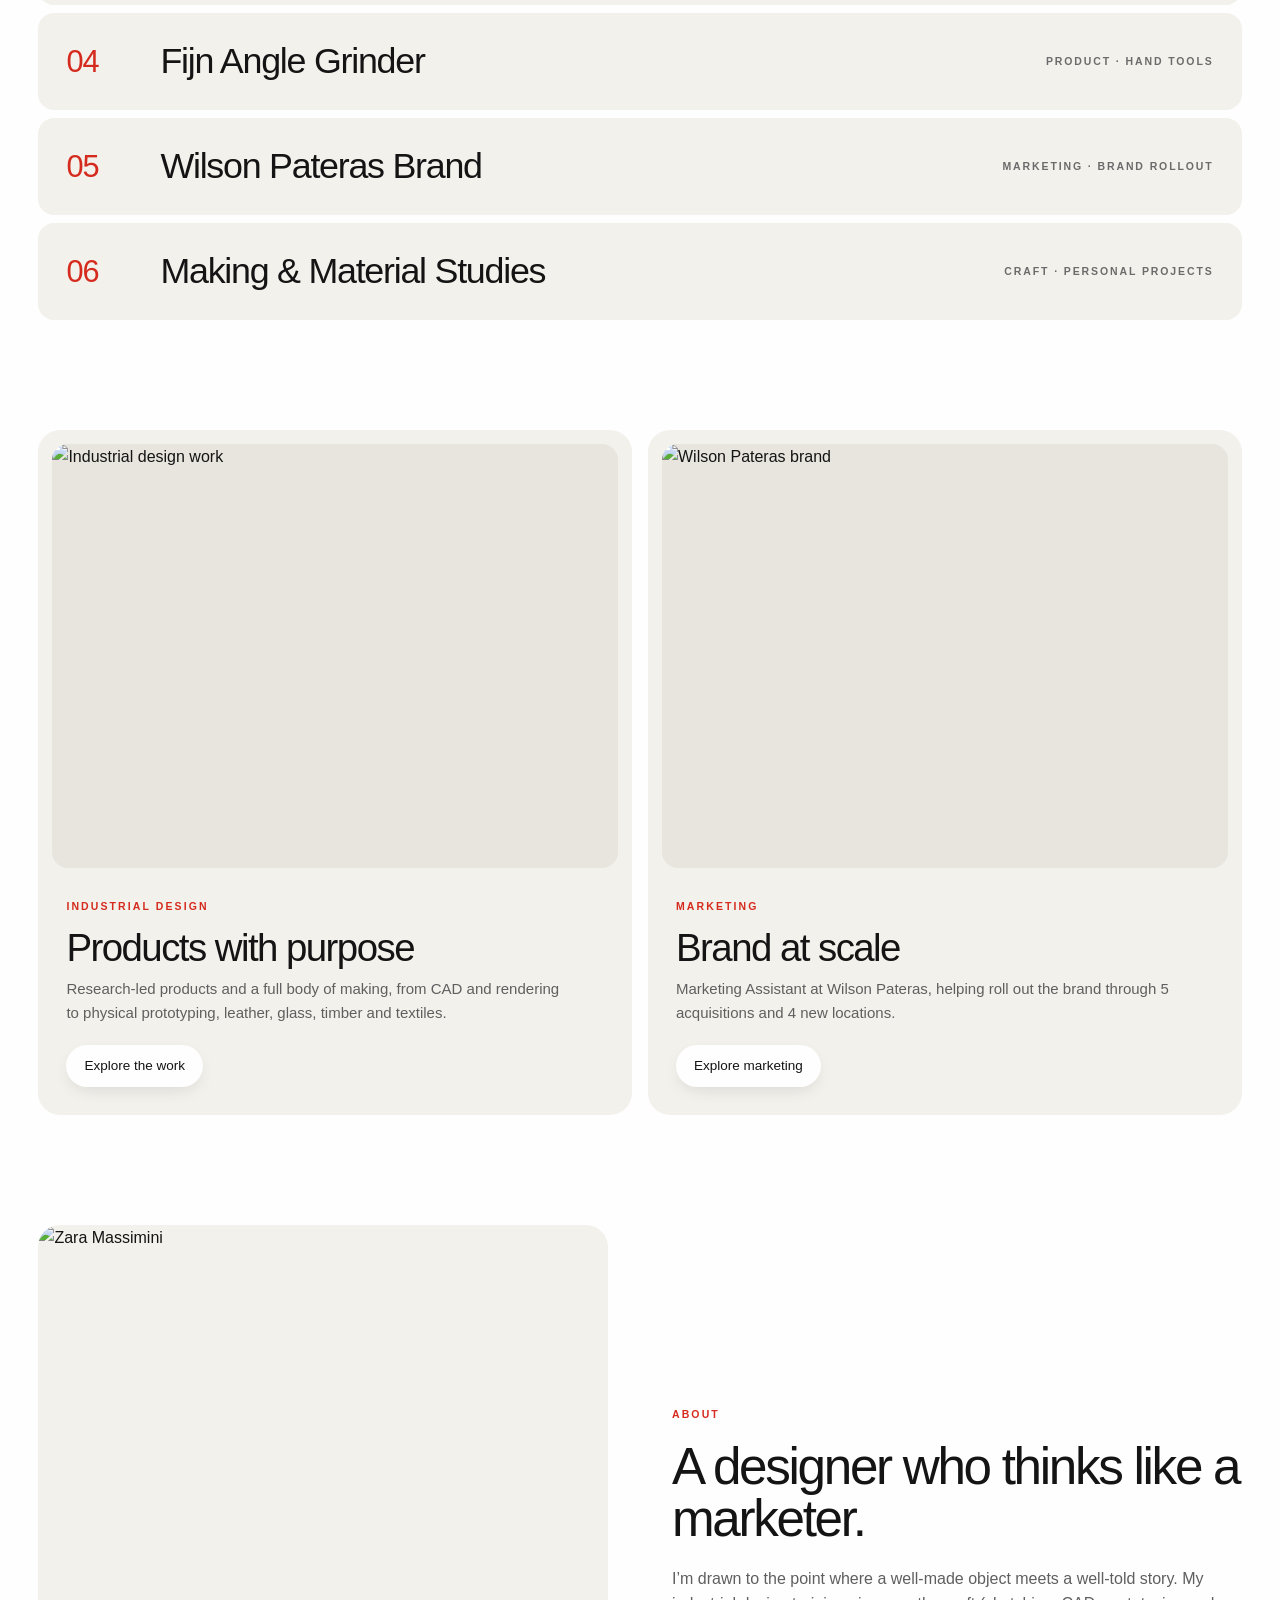
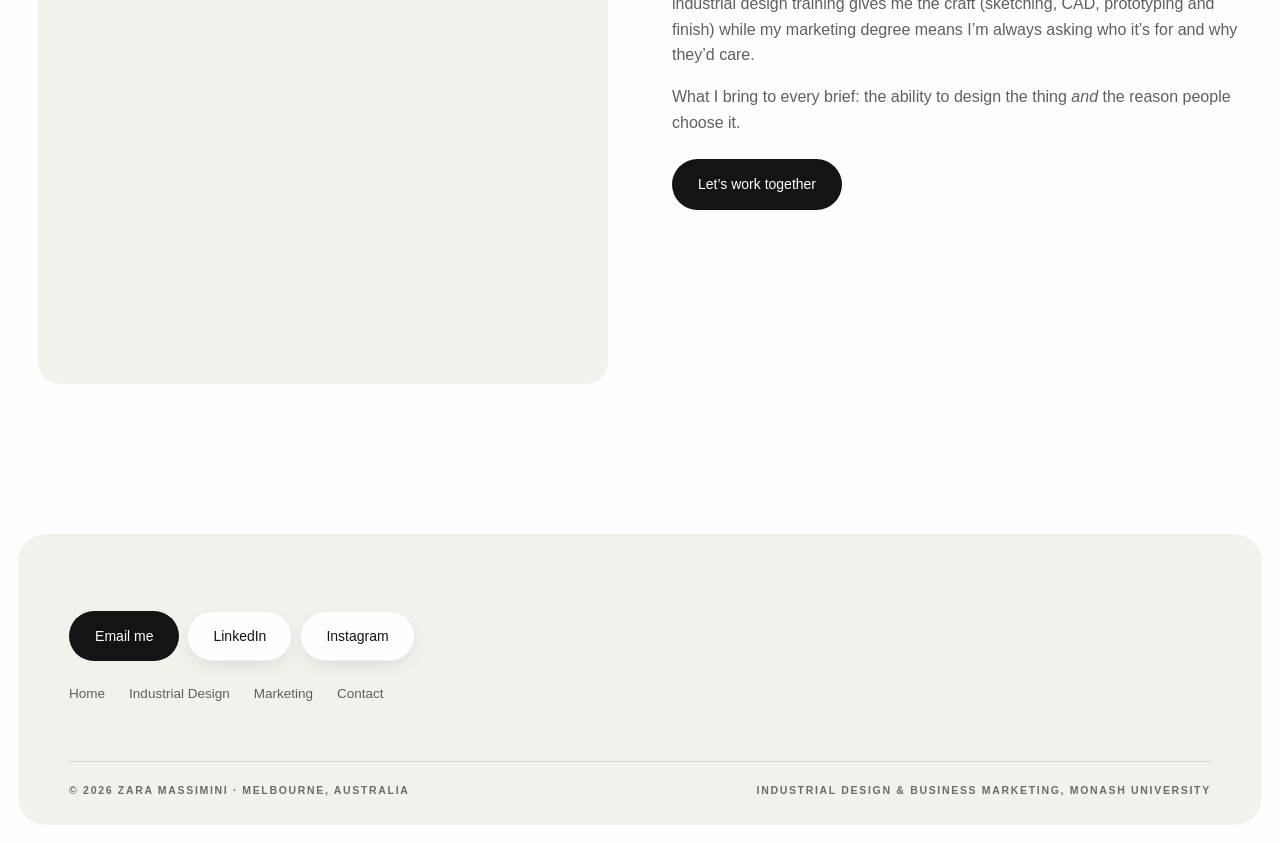
==== commit 36888c81: "Add new styles for ZARA MASSIMINI personal portfolio revamp" ====
--- a/index.html
+++ b/index.html
@@ -67,11 +67,12 @@
     </div>
 
     <div class="index-list reveal">
-      <a class="index-row" href="work.html#rocket-revive"><span class="ix">01</span><span class="ti">Rocket Revive</span><span class="ca">Product · Harm reduction</span></a>
-      <a class="index-row" href="work.html#adracard"><span class="ix">02</span><span class="ti">AdraCard</span><span class="ca">Product · Wearable carry</span></a>
-      <a class="index-row" href="work.html#angle-grinder"><span class="ix">03</span><span class="ti">Fijn Angle Grinder</span><span class="ca">Product · Hand tools</span></a>
-      <a class="index-row" href="marketing.html"><span class="ix">04</span><span class="ti">Wilson Pateras Brand</span><span class="ca">Marketing · Brand rollout</span></a>
-      <a class="index-row" href="work.html#making"><span class="ix">05</span><span class="ti">Making &amp; Material Studies</span><span class="ca">Craft · Personal projects</span></a>
+      <a class="index-row" href="work.html#capstone"><span class="ix">01</span><span class="ti">Perlaform</span><span class="ca">Capstone · Baby bath</span></a>
+      <a class="index-row" href="work.html#rocket-revive"><span class="ix">02</span><span class="ti">Rocket Revive</span><span class="ca">Product · Harm reduction</span></a>
+      <a class="index-row" href="work.html#adracard"><span class="ix">03</span><span class="ti">AdraCard</span><span class="ca">Product · Wearable carry</span></a>
+      <a class="index-row" href="work.html#angle-grinder"><span class="ix">04</span><span class="ti">Fijn Angle Grinder</span><span class="ca">Product · Hand tools</span></a>
+      <a class="index-row" href="marketing.html"><span class="ix">05</span><span class="ti">Wilson Pateras Brand</span><span class="ca">Marketing · Brand rollout</span></a>
+      <a class="index-row" href="work.html#making"><span class="ix">06</span><span class="ti">Making &amp; Material Studies</span><span class="ca">Craft · Personal projects</span></a>
     </div>
   </div>
 </section>
@@ -111,7 +112,7 @@
         <span class="eyebrow">About</span>
         <h3>A designer who thinks like a marketer.</h3>
         <p>I’m drawn to the point where a well-made object meets a well-told story. My industrial design training gives me the craft (sketching, CAD, prototyping and finish) while my marketing degree means I’m always asking who it’s for and why they’d care.</p>
-        <p class="muted">That combination is rare, and it’s what I bring to every brief: the ability to design the thing <em>and</em> the reason people choose it.</p>
+        <p class="muted">What I bring to every brief: the ability to design the thing <em>and</em> the reason people choose it.</p>
         <a href="contact.html" class="btn btn-ink" style="margin-top:8px">Let’s work together</a>
       </div>
     </div>
@@ -122,7 +123,7 @@
   <div class="wrap">
     <div class="footer-grid">
       <div>
-        <a href="mailto:zaramassimini22@gmail.com" class="btn btn-ink">Email me</a>
+        <div class="footer-actions"><a href="mailto:zaramassimini22@gmail.com" class="btn btn-ink">Email me</a><a href="https://au.linkedin.com/in/zara-massimini-814a77245" target="_blank" rel="noopener" class="btn btn-ghost">LinkedIn</a><a href="https://www.instagram.com/zmassdesign.id/" target="_blank" rel="noopener" class="btn btn-ghost">Instagram</a></div>
         <div class="footer-links" style="margin-top:22px">
           <a href="index.html">Home</a><a href="work.html">Industrial Design</a>
           <a href="marketing.html">Marketing</a><a href="contact.html">Contact</a>
--- a/styles.css
+++ b/styles.css
@@ -1,24 +1,34 @@
 /* ============================================================
    ZARA MASSIMINI - Personal Portfolio
-   Identity: pink editorial gallery · Fraunces + Manrope
-   (Deliberately distinct from the Rocket Revive project look)
+   Identity: soft product-studio. Helvetica, calm pearl and stone
+   neutrals, one Swiss red accent, big rounded image panels, pill buttons, two-tone
+   headlines (black line + grey line), lots of air.
+   Earlier looks: styles-backup-red-cobalt.css,
+                  styles-backup-before-revamp.css
    ============================================================ */
 
 :root{
   --paper:#FFFEFE;         /* page background */
-  --paper-2:#d9abab;       /* dusty rose band */
-  --card:#fbede8;          /* lifted card surface (tint of paper) */
-  --ink:#3a0d1e;           /* deep berry ink (shade of #921a40) */
-  --ink-soft:#5e1128;
-  --muted:#7f4655;         /* secondary */
-  --muted-2:#87505f;       /* small labels — kept AA-legible */
-  --line:rgba(58,13,30,.16);
-  --line-soft:rgba(58,13,30,.09);
-  --accent:#921a40;        /* deep berry accent (AA on paper) */
-  --accent-soft:#c75b7a;   /* rose pink — fills, hovers, large display text */
-  --accent-2:#c75b7a;      /* rose pink secondary */
-  --maxw:1240px;
+  --pearl:#F3F1EC;         /* soft panels */
+  --stone:#E8E5DE;         /* deeper panel / placeholders */
+  --paper-2:#E8E5DE;
+  --card:#F3F1EC;
+  --ink:#141414;
+  --ink-soft:#2B2B2B;
+  --muted:#5F5F5F;         /* body secondary (AA) */
+  --muted-2:#6B6B6B;       /* small labels (AA) */
+  --grey-head:#8C8C8C;     /* second line of large headlines only */
+  --line:rgba(20,20,20,.12);
+  --line-soft:rgba(20,20,20,.07);
+  --accent:#D52B1E;        /* Swiss red: labels, numbers, hovers */
+  --accent-soft:#8C8C8C;
+  --accent-2:#8C8C8C;
+  --r-lg:22px; --r-md:16px; --r-sm:12px;
+  --shadow:0 18px 40px -22px rgba(20,20,20,.28);
+  --shadow-soft:0 6px 18px -6px rgba(20,20,20,.14);
+  --maxw:1280px;
   --ease:cubic-bezier(.16,1,.3,1);
+  --font:"Helvetica Neue",Helvetica,Arial,sans-serif;
 }
 
 *{box-sizing:border-box;margin:0;padding:0}
@@ -26,291 +36,284 @@
 body{
   background:var(--paper);
   color:var(--ink);
-  font-family:"Helvetica Neue",Helvetica,Arial,sans-serif;
-  font-size:17px;line-height:1.65;font-weight:400;
+  font-family:var(--font);
+  font-size:16px;line-height:1.6;font-weight:400;
   -webkit-font-smoothing:antialiased;overflow-x:hidden;
 }
 img{max-width:100%;display:block}
 a{color:inherit;text-decoration:none}
 ::selection{background:var(--accent);color:#fff}
 
-h1,h2,h3,h4,.display{font-family:"Helvetica Neue",Helvetica,Arial,sans-serif;font-weight:400;line-height:1.02;letter-spacing:-.01em}
-.italic{font-style:italic}
-
-.wrap{max-width:var(--maxw);margin:0 auto;padding:0 30px}
-.eyebrow{font-size:12px;letter-spacing:.26em;text-transform:uppercase;color:var(--accent);font-weight:700}
+h1,h2,h3,h4,.display{font-family:var(--font);font-weight:500;line-height:1.02;letter-spacing:-.035em}
+/* two-tone headlines: the emphasised word in red italic */
+.italic{font-style:italic;color:var(--accent)}
+
+.wrap{max-width:var(--maxw);margin:0 auto;padding:0 clamp(18px,3vw,40px)}
+.eyebrow{display:inline-block;font-size:10.5px;letter-spacing:.2em;text-transform:uppercase;color:var(--accent);font-weight:700}
 .muted{color:var(--muted)}
-.lead{font-size:20px;line-height:1.6;color:var(--ink-soft)}
-
-/* paper texture */
-.bg-fx{position:fixed;inset:0;z-index:-1;pointer-events:none;opacity:.5;
-  background:radial-gradient(120vw 80vh at 100% -10%,rgba(146,26,64,.05),transparent 55%),
-             radial-gradient(80vw 60vh at -10% 110%,rgba(199,91,122,.06),transparent 55%);}
+.lead{font-size:18px;line-height:1.6;color:var(--ink-soft)}
+.bg-fx{display:none}
 
 /* ---------- nav ---------- */
-.nav{position:sticky;top:0;z-index:100;background:rgba(255,254,254,.82);backdrop-filter:blur(12px);border-bottom:1px solid var(--line-soft)}
-.nav-inner{max-width:var(--maxw);margin:0 auto;padding:20px 30px;display:flex;align-items:center;justify-content:space-between}
-.brand{font-family:"Helvetica Neue",Helvetica,Arial,sans-serif;font-size:23px;font-weight:500;letter-spacing:-.01em}
+.nav{position:sticky;top:0;z-index:100;background:rgba(255,254,254,.8);backdrop-filter:blur(16px);-webkit-backdrop-filter:blur(16px)}
+.nav-inner{max-width:var(--maxw);margin:0 auto;padding:16px clamp(18px,3vw,40px);display:flex;align-items:center;justify-content:space-between}
 .brand{display:block;line-height:0}
-.brand img{height:44px;width:auto}
-.nav-links{display:flex;gap:34px;align-items:center}
-.nav-links a{font-size:14px;letter-spacing:.02em;color:var(--ink-soft);font-weight:500;position:relative;padding:3px 0;transition:color .3s}
-.nav-links a::after{content:"";position:absolute;left:0;bottom:-3px;width:0;height:1.5px;background:var(--accent);transition:width .35s var(--ease)}
-.nav-links a:hover,.nav-links a.active{color:var(--ink)}
-.nav-links a.active::after,.nav-links a:hover::after{width:100%}
-.nav-cta{border:1px solid var(--ink);border-radius:50px;padding:11px 20px!important;color:var(--ink)!important;white-space:nowrap}
-.nav-cta::after{display:none}
-.nav-cta:hover{background:var(--ink);color:var(--paper)!important}
+.brand img{height:38px;width:auto}
+.nav-links{display:flex;gap:30px;align-items:center}
+.nav-links a{font-size:13.5px;color:var(--muted);font-weight:500;padding:4px 0;transition:color .3s}
+.nav-links a:hover{color:var(--accent)}
+.nav-links a.active{color:var(--ink)}
+.nav-links a.active{font-weight:600}
+.nav-cta{background:var(--ink);color:var(--paper)!important;padding:11px 20px!important;border-radius:999px;white-space:nowrap;transition:transform .35s var(--ease),box-shadow .35s var(--ease)!important}
+.nav-cta:hover{background:var(--accent);transform:translateY(-1px);box-shadow:var(--shadow-soft)}
 .burger{display:none;background:none;border:0;color:var(--ink);font-size:24px;cursor:pointer}
 
-/* ---------- buttons ---------- */
-.btn{display:inline-flex;align-items:center;gap:10px;padding:15px 28px;border-radius:50px;font-weight:600;font-size:15px;transition:.35s var(--ease);cursor:pointer;border:1px solid transparent}
+/* ---------- buttons (pills) ---------- */
+.btn{display:inline-flex;align-items:center;gap:10px;padding:14px 26px;border-radius:999px;font-weight:500;font-size:14px;transition:transform .35s var(--ease),box-shadow .35s var(--ease),background .3s;cursor:pointer;border:0}
 .btn-ink{background:var(--ink);color:var(--paper)}
-.btn-ink:hover{transform:translateY(-3px);background:var(--accent)}
-.btn-ghost{border-color:var(--line);color:var(--ink)}
-.btn-ghost:hover{border-color:var(--ink);transform:translateY(-3px)}
+.btn-ink:hover{background:var(--accent);transform:translateY(-2px);box-shadow:var(--shadow)}
+.btn-ghost{background:var(--paper);color:var(--ink);box-shadow:var(--shadow-soft),inset 0 0 0 1px var(--line-soft)}
+.btn-ghost:hover{color:var(--accent);transform:translateY(-2px);box-shadow:var(--shadow)}
 .btn .arr{transition:transform .35s var(--ease)}
 .btn:hover .arr{transform:translate(4px,-4px)}
 
 /* ---------- hero ---------- */
-.hero{padding:80px 0 40px;position:relative}
-.hero-grid{display:grid;grid-template-columns:1.25fr .75fr;gap:60px;align-items:end}
-.hero h1{font-size:clamp(40px,6.8vw,92px);letter-spacing:-.02em}
-.hero h1 .italic{color:var(--accent-soft)}
-.hero-lead{max-width:540px;margin:30px 0 34px}
-.hero-actions{display:flex;gap:14px;flex-wrap:wrap}
+.hero{padding:70px 0 30px;position:relative}
+.hero-grid{display:grid;grid-template-columns:1.1fr .9fr;gap:clamp(30px,5vw,80px);align-items:center}
+.hero h1{font-size:clamp(40px,6.8vw,92px);letter-spacing:-.05em;line-height:.98;margin-top:18px}
+.hero-lead{max-width:470px;margin:28px 0 32px;color:var(--muted);font-size:17px}
+.hero-actions{display:flex;gap:10px;flex-wrap:wrap}
 .hero-portrait{position:relative}
-.hero-portrait .frame{border-radius:6px;overflow:hidden;border:1px solid var(--line);aspect-ratio:3/4;filter:saturate(.96)}
-.hero-portrait .frame img{width:100%;height:100%;object-fit:cover}
-.hero-portrait .cap{position:absolute;left:0;bottom:-30px;font-size:13px;color:var(--muted)}
-.hero-meta{display:flex;gap:40px;flex-wrap:wrap;margin-top:60px;padding-top:26px;border-top:1px solid var(--line)}
-.hero-meta .item .k{font-size:11px;letter-spacing:.2em;text-transform:uppercase;color:var(--muted-2)}
-.hero-meta .item .v{font-family:"Helvetica Neue",Helvetica,Arial,sans-serif;font-size:19px;margin-top:4px}
-
-/* ticker (thin, serif, light) */
-.ticker{border-top:1px solid var(--line);border-bottom:1px solid var(--line);overflow:hidden;padding:16px 0;margin-top:30px;white-space:nowrap}
-.ticker-track{display:inline-flex;gap:30px;animation:tk 34s linear infinite}
-.ticker span{font-family:"Helvetica Neue",Helvetica,Arial,sans-serif;font-style:italic;font-size:22px;color:var(--ink-soft)}
-.ticker .star{color:var(--accent);font-style:normal}
+.hero-portrait .frame{overflow:hidden;aspect-ratio:4/5;border-radius:var(--r-lg);background:var(--pearl)}
+.hero-portrait .frame img{width:100%;height:100%;object-fit:cover;transition:transform 1.4s var(--ease)}
+.hero-portrait:hover .frame img{transform:scale(1.03)}
+.hero-portrait .cap{position:absolute;left:18px;bottom:16px;font-size:10px;letter-spacing:.2em;text-transform:uppercase;font-weight:700;color:var(--accent);background:rgba(255,254,254,.85);backdrop-filter:blur(8px);padding:7px 12px;border-radius:999px}
+.hero-meta{display:grid;grid-template-columns:repeat(4,1fr);gap:10px;margin-top:60px}
+.hero-meta .item{background:var(--pearl);border-radius:var(--r-md);padding:18px 20px}
+.hero-meta .item .k{font-size:10px;letter-spacing:.2em;text-transform:uppercase;color:var(--muted-2);font-weight:700}
+.hero-meta .item .v{font-size:16px;font-weight:500;margin-top:6px;letter-spacing:-.01em}
+
+.ticker{display:none}
 @keyframes tk{to{transform:translateX(-50%)}}
 
 /* ---------- section ---------- */
-.section{padding:100px 0;position:relative}
-.sec-head{display:flex;justify-content:space-between;align-items:flex-end;gap:30px;margin-bottom:54px;flex-wrap:wrap}
-.sec-head .l{max-width:680px}
-.sec-head h2{font-size:clamp(34px,5vw,64px);margin-top:14px}
-.sec-head .num{font-family:"Helvetica Neue",Helvetica,Arial,sans-serif;font-size:15px;color:var(--accent)}
-.sec-head p{color:var(--muted);margin-top:16px;font-size:18px}
+.section{padding:110px 0;position:relative}
+.sec-head{display:flex;justify-content:space-between;align-items:flex-end;gap:30px;margin-bottom:50px;flex-wrap:wrap}
+.sec-head .l{max-width:760px}
+.sec-head h2{font-size:clamp(36px,5.2vw,72px);margin-top:16px;letter-spacing:-.045em}
+.sec-head .num{font-size:10.5px;letter-spacing:.2em;text-transform:uppercase;font-weight:700;color:var(--accent)}
+.sec-head p{color:var(--muted);margin-top:16px;font-size:16px}
 
 /* ---------- work index (home) ---------- */
-.index-list{border-top:1px solid var(--line)}
-.index-row{display:grid;grid-template-columns:60px 1fr auto;gap:24px;align-items:center;padding:26px 8px;border-bottom:1px solid var(--line);transition:.4s var(--ease);position:relative}
-.index-row:hover{padding-left:22px;background:linear-gradient(90deg,rgba(146,26,64,.05),transparent 60%)}
-.index-row .ix{font-family:"Helvetica Neue",Helvetica,Arial,sans-serif;font-size:18px;color:var(--muted-2)}
-.index-row .ti{font-family:"Helvetica Neue",Helvetica,Arial,sans-serif;font-size:clamp(22px,3vw,34px)}
-.index-row .ca{font-size:13px;color:var(--muted);letter-spacing:.04em}
-.index-row .go{font-size:22px;color:var(--accent);opacity:0;transform:translateX(-8px);transition:.4s var(--ease)}
-.index-row:hover .go{opacity:1;transform:none}
+.index-list{display:flex;flex-direction:column;gap:8px}
+.index-row{display:grid;grid-template-columns:70px 1fr auto;gap:24px;align-items:center;padding:24px 28px;border-radius:var(--r-md);background:var(--pearl);transition:transform .45s var(--ease),background .35s,box-shadow .45s var(--ease)}
+.index-row:hover{background:var(--paper);box-shadow:var(--shadow),inset 0 0 0 1px var(--line-soft);transform:translateY(-2px)}
+.index-row .ix{font-size:clamp(22px,2.4vw,32px);font-weight:300;color:var(--accent);letter-spacing:-.03em}
+.index-row .ti{font-size:clamp(22px,2.8vw,36px);font-weight:500;letter-spacing:-.035em;line-height:1.05;transition:color .3s}
+.index-row .ca{font-size:10.5px;letter-spacing:.18em;text-transform:uppercase;font-weight:700;color:var(--muted-2)}
+.index-row .go{display:none}
 
 /* feature split */
-.split{display:grid;grid-template-columns:1fr 1fr;gap:50px;align-items:center}
+.split{display:grid;grid-template-columns:1fr 1fr;gap:clamp(30px,5vw,80px);align-items:center}
 .split.rev{direction:rtl}.split.rev>*{direction:ltr}
-.split-img{border-radius:6px;overflow:hidden;border:1px solid var(--line);aspect-ratio:4/3}
-.split-img img{width:100%;height:100%;object-fit:cover}
-.split h3{font-size:clamp(28px,4vw,46px);margin:16px 0 18px}
-.split p{color:var(--ink-soft);margin-bottom:16px}
+.split-img{overflow:hidden;aspect-ratio:4/3;border-radius:var(--r-lg);background:var(--pearl)}
+.split-img img{width:100%;height:100%;object-fit:cover;transition:transform 1.4s var(--ease)}
+.split-img:hover img{transform:scale(1.03)}
+.split h3{font-size:clamp(32px,4vw,56px);margin:16px 0 20px;letter-spacing:-.045em}
+.split p{color:var(--muted);margin-bottom:16px}
 
 /* ---------- two pillars (home) ---------- */
-.duo{display:grid;grid-template-columns:1fr 1fr;gap:24px}
-.duo-card{background:var(--card);border:1px solid var(--line);border-radius:8px;overflow:hidden;transition:.45s var(--ease)}
-.duo-card:hover{transform:translateY(-6px);box-shadow:0 30px 60px -34px rgba(58,13,30,.45)}
-.duo-card .ph{aspect-ratio:16/10;overflow:hidden}
-.duo-card .ph img{width:100%;height:100%;object-fit:cover;transition:transform .8s var(--ease)}
-.duo-card:hover .ph img{transform:scale(1.05)}
-.duo-card .tx{padding:32px}
-.duo-card h3{font-size:30px;margin:8px 0 12px}
-.duo-card p{color:var(--muted);font-size:16px;margin-bottom:16px}
-.duo-card .go{font-size:14px;font-weight:600;color:var(--accent)}
+.duo{display:grid;grid-template-columns:1fr 1fr;gap:16px}
+.duo-card{display:block;background:var(--pearl);border-radius:var(--r-lg);padding:14px;transition:transform .5s var(--ease),box-shadow .5s var(--ease)}
+.duo-card:hover{transform:translateY(-4px);box-shadow:var(--shadow)}
+.duo-card .ph{aspect-ratio:4/3;overflow:hidden;border-radius:var(--r-md);background:var(--stone)}
+.duo-card .ph img{width:100%;height:100%;object-fit:cover;transition:transform 1.4s var(--ease)}
+.duo-card:hover .ph img{transform:scale(1.04)}
+.duo-card .tx{padding:24px 14px 14px}
+.duo-card h3{font-size:clamp(28px,3vw,40px);margin:10px 0 10px;letter-spacing:-.04em;transition:color .3s}
+.duo-card p{color:var(--muted);font-size:15px;margin-bottom:20px;max-width:500px}
+.duo-card .go{display:inline-flex;font-size:13.5px;font-weight:500;color:var(--ink);background:var(--paper);padding:10px 18px;border-radius:999px;box-shadow:var(--shadow-soft)}
 
 /* ---------- stats ---------- */
-.stats{display:grid;grid-template-columns:repeat(4,1fr);gap:24px;border-top:1px solid var(--line);border-bottom:1px solid var(--line);padding:46px 0}
-.stat .n{font-family:"Helvetica Neue",Helvetica,Arial,sans-serif;font-size:clamp(40px,6vw,68px);color:var(--accent);line-height:1}
-.stat .l{color:var(--muted);font-size:14px;margin-top:10px}
+.stats{display:grid;grid-template-columns:repeat(4,1fr);gap:10px}
+.stat{background:var(--pearl);border-radius:var(--r-md);padding:28px 24px}
+.stat .n{font-size:clamp(48px,6vw,84px);font-weight:300;letter-spacing:-.06em;color:var(--accent);line-height:.9}
+.stat .l{color:var(--muted);font-size:13px;margin-top:12px}
 
 /* ---------- marketing cards/steps ---------- */
-.cards{display:grid;grid-template-columns:repeat(3,1fr);gap:22px}
-.card{background:var(--card);border:1px solid var(--line);border-radius:8px;padding:32px;transition:.4s var(--ease)}
-.card:hover{transform:translateY(-6px);border-color:var(--accent)}
-.card .ic{font-family:"Helvetica Neue",Helvetica,Arial,sans-serif;font-size:30px;color:var(--accent);margin-bottom:14px}
-.card h4{font-size:22px;margin-bottom:10px}
+.cards{display:grid;grid-template-columns:repeat(3,1fr);gap:12px}
+.card{background:var(--pearl);border-radius:var(--r-lg);padding:30px;transition:transform .4s var(--ease),box-shadow .4s var(--ease)}
+.card:hover{transform:translateY(-4px);box-shadow:var(--shadow)}
+.card .ic{font-size:30px;font-weight:300;color:var(--accent);margin-bottom:14px;line-height:1}
+.card h4{font-size:22px;margin-bottom:10px;letter-spacing:-.025em;line-height:1.15}
 .card p{color:var(--muted);font-size:15px}
-.steps{display:grid;grid-template-columns:repeat(3,1fr);gap:1px;background:var(--line);border:1px solid var(--line);border-radius:8px;overflow:hidden}
-.step{background:var(--card);padding:34px}
-.step .k{font-family:"Helvetica Neue",Helvetica,Arial,sans-serif;font-size:14px;color:var(--accent)}
-.step h4{font-size:22px;margin:12px 0 10px}
+.steps{display:grid;grid-template-columns:repeat(3,1fr);gap:12px}
+.step{background:var(--pearl);border-radius:var(--r-lg);padding:30px}
+.step .k{font-size:10.5px;letter-spacing:.18em;text-transform:uppercase;font-weight:700;color:var(--accent)}
+.step h4{font-size:22px;margin:12px 0 10px;letter-spacing:-.025em}
 .step p{color:var(--muted);font-size:15px}
 
-/* ---------- project case (work) ---------- */
+/* ---------- project case (work / pop-ups) ---------- */
 .proj{margin-bottom:120px}
-.proj-top{display:flex;justify-content:space-between;align-items:flex-end;gap:24px;flex-wrap:wrap;margin-bottom:26px}
-.proj-top .num{font-family:"Helvetica Neue",Helvetica,Arial,sans-serif;font-size:16px;color:var(--accent)}
-.proj-top h2{font-size:clamp(38px,6vw,78px);margin-top:8px}
-.proj-tags{display:flex;gap:8px;flex-wrap:wrap}
-.chip{font-size:12px;letter-spacing:.08em;text-transform:uppercase;color:var(--ink-soft);border:1px solid var(--line);padding:6px 13px;border-radius:50px}
-.proj-cover{border-radius:8px;overflow:hidden;border:1px solid var(--line);aspect-ratio:16/9;margin-bottom:36px}
+.proj-top{display:flex;justify-content:space-between;align-items:flex-end;gap:24px;flex-wrap:wrap;margin-bottom:28px}
+.proj-top .num{font-size:10.5px;letter-spacing:.2em;text-transform:uppercase;font-weight:700;color:var(--accent)}
+.proj-top h2{font-size:clamp(44px,6.6vw,96px);margin-top:12px;letter-spacing:-.055em}
+.proj-tags{display:flex;gap:6px;flex-wrap:wrap}
+.chip{font-size:12px;font-weight:500;color:var(--ink-soft);background:var(--pearl);padding:8px 14px;border-radius:999px}
+.proj-cover{overflow:hidden;aspect-ratio:16/9;margin-bottom:44px;border-radius:var(--r-lg);background:var(--pearl)}
 .proj-cover img{width:100%;height:100%;object-fit:cover}
 .proj-cover.contain{background:#0d0d0f;position:relative;display:grid;place-items:center;overflow:hidden}
 .proj-cover.contain::before{content:"";position:absolute;inset:0;background:var(--shot) center/cover no-repeat;filter:blur(30px) brightness(.5);transform:scale(1.15)}
 .proj-cover.contain img{position:relative;height:100%;width:auto;max-width:100%;object-fit:contain}
-.proj-cover.pack{aspect-ratio:auto;background:transparent;border:0;overflow:visible;display:flex;justify-content:center;padding:20px 0}
-.proj-cover.pack img{width:auto;height:auto;max-height:600px;object-fit:contain;border-radius:10px;border:1px solid var(--line);box-shadow:0 24px 55px -28px rgba(58,13,30,.55)}
-.proj-body{display:grid;grid-template-columns:1.35fr .65fr;gap:50px}
-.proj-body h4{font-size:13px;letter-spacing:.16em;text-transform:uppercase;color:var(--accent);font-family:"Helvetica Neue",Helvetica,Arial,sans-serif;font-weight:700;margin-bottom:12px}
-.proj-body p{color:var(--ink-soft);margin-bottom:18px}
-.proj-aside .row{padding:14px 0;border-bottom:1px solid var(--line)}
-.proj-aside .row:first-child{border-top:1px solid var(--line)}
-.proj-aside .k{font-size:11px;letter-spacing:.16em;text-transform:uppercase;color:var(--muted-2)}
+.proj-cover.pack{aspect-ratio:auto;background:transparent;overflow:visible;display:flex;justify-content:center;padding:20px 0}
+.proj-cover.pack img{width:auto;height:auto;max-height:600px;object-fit:contain;border-radius:var(--r-md)}
+.proj-body{display:grid;grid-template-columns:1.35fr .65fr;gap:clamp(30px,5vw,70px)}
+.proj-body h4{font-size:10.5px;letter-spacing:.2em;text-transform:uppercase;color:var(--accent);font-weight:700;margin-bottom:10px;line-height:1.3}
+.proj-body p{color:var(--ink-soft);margin-bottom:26px}
+.proj-aside{background:var(--pearl);border-radius:var(--r-lg);padding:8px 24px;align-self:start}
+.proj-aside .row{padding:16px 0;border-bottom:1px solid var(--line)}
+.proj-aside .row:last-child{border-bottom:0}
+.proj-aside .k{font-size:10px;letter-spacing:.2em;text-transform:uppercase;font-weight:700;color:var(--muted-2)}
 .proj-aside .v{margin-top:4px;font-weight:500}
-.gallery{display:grid;grid-template-columns:repeat(4,1fr);gap:14px;margin-top:38px}
-.gallery a{border-radius:6px;overflow:hidden;border:1px solid var(--line);aspect-ratio:1;display:block}
-.gallery img{width:100%;height:100%;object-fit:cover;transition:transform .6s var(--ease)}
-.gallery a:hover img{transform:scale(1.07)}
+.gallery{display:grid;grid-template-columns:repeat(4,1fr);gap:10px;margin-top:40px}
+.gallery a{overflow:hidden;aspect-ratio:1;display:block;border-radius:var(--r-md);background:var(--pearl)}
+.gallery img{width:100%;height:100%;object-fit:cover;transition:transform 1s var(--ease)}
+.gallery a:hover img{transform:scale(1.05)}
 .gallery .wide{grid-column:span 2;aspect-ratio:2/1}
 .gallery .tall{grid-row:span 2;aspect-ratio:auto}
-/* uniform gap-free grids */
 .gallery.grid3{grid-template-columns:repeat(3,1fr)}
 .gallery.grid2{grid-template-columns:repeat(2,1fr)}
 @media(max-width:820px){.gallery.grid3{grid-template-columns:repeat(2,1fr)}}
 @media(max-width:520px){.gallery.grid3,.gallery.grid2{grid-template-columns:1fr}}
 
-/* ---------- mini grid ---------- */
-.mini-grid{display:grid;grid-template-columns:repeat(3,1fr);gap:24px}
-.mini{background:var(--card);border:1px solid var(--line);border-radius:8px;overflow:hidden;transition:.4s var(--ease)}
-.mini:hover{transform:translateY(-6px);box-shadow:0 26px 50px -32px rgba(58,13,30,.4)}
-.mini .ph{aspect-ratio:4/3;overflow:hidden;background:var(--paper-2)}
-.mini .ph img{width:100%;height:100%;object-fit:cover;transition:transform .7s var(--ease)}
-.mini:hover .ph img{transform:scale(1.06)}
-.mini .tx{padding:24px}
-.mini .cat{font-size:11px;letter-spacing:.14em;text-transform:uppercase;color:var(--accent);font-weight:700;display:block;margin-bottom:8px}
-.mini .t{font-family:"Helvetica Neue",Helvetica,Arial,sans-serif;font-size:22px}
-.mini .d{color:var(--muted);font-size:14.5px;margin-top:8px}
+/* ---------- project cards (mini grid) ---------- */
+.mini-grid{display:grid;grid-template-columns:repeat(3,1fr);gap:14px}
+.mini{display:block;background:var(--pearl);border-radius:var(--r-lg);padding:12px;transition:transform .5s var(--ease),box-shadow .5s var(--ease)}
+.mini:hover,.mini:focus-visible{transform:translateY(-4px);box-shadow:var(--shadow)}
+.mini .ph{aspect-ratio:4/3;overflow:hidden;border-radius:var(--r-md);background:var(--stone)}
+.mini .ph img{width:100%;height:100%;object-fit:cover;transition:transform 1.3s var(--ease)}
+.mini:hover .ph img{transform:scale(1.05)}
+.mini .tx{padding:20px 12px 12px}
+.mini .cat{font-size:10px;letter-spacing:.2em;text-transform:uppercase;color:var(--accent);font-weight:700;display:block;margin-bottom:10px}
+.mini .t{font-size:clamp(22px,2vw,28px);font-weight:500;letter-spacing:-.035em;line-height:1.08;transition:color .3s}
+.mini .d{color:var(--muted);font-size:14.5px;margin-top:10px}
 
 /* ---------- browser mockup (website collateral) ---------- */
-.browser{border:1px solid var(--line);border-radius:12px;overflow:hidden;background:var(--card);box-shadow:0 30px 70px -40px rgba(58,13,30,.5)}
-.browser-bar{display:flex;align-items:center;gap:10px;padding:12px 16px;background:var(--paper-2);border-bottom:1px solid var(--line)}
+.browser{overflow:hidden;background:var(--paper);border-radius:var(--r-lg);box-shadow:var(--shadow),inset 0 0 0 1px var(--line-soft)}
+.browser-bar{display:flex;align-items:center;gap:10px;padding:12px 16px;background:var(--pearl)}
 .browser-dots{display:flex;gap:6px}
-.browser-dots i{width:11px;height:11px;border-radius:50%;background:var(--muted-2);display:inline-block}
-.browser-url{flex:1;background:var(--card);border:1px solid var(--line);border-radius:50px;padding:7px 16px;font-size:13px;color:var(--muted);font-family:"Helvetica Neue",Helvetica,Arial,sans-serif}
-.browser-url b{color:var(--ink);font-weight:600}
-.browser-shot{position:relative;aspect-ratio:16/9;overflow:hidden;background:var(--paper-2)}
+.browser-dots i{width:10px;height:10px;border-radius:50%;background:var(--stone);display:inline-block}
+.browser-url{flex:1;background:var(--paper);border-radius:999px;padding:7px 16px;font-size:12.5px;color:var(--muted)}
+.browser-url b{color:var(--ink);font-weight:500}
+.browser-shot{position:relative;aspect-ratio:16/9;overflow:hidden;background:var(--stone)}
 .browser-shot img{width:100%;height:100%;object-fit:cover}
-.browser-live{position:absolute;right:14px;bottom:14px;background:var(--ink);color:var(--paper);font-size:12px;font-weight:600;padding:8px 15px;border-radius:50px}
-.browser-live:hover{background:var(--accent)}
+.browser-live{position:absolute;right:16px;bottom:16px;background:var(--paper);color:var(--ink);font-size:13.5px;font-weight:500;padding:11px 18px;border-radius:999px;box-shadow:var(--shadow-soft);transition:transform .35s var(--ease)}
+.browser-live:hover{transform:translateY(-2px)}
 
 /* content grid (published collateral) */
-.site-grid{display:grid;grid-template-columns:repeat(4,1fr);gap:14px;margin-top:14px}
-.site-grid a{border:1px solid var(--line);border-radius:8px;overflow:hidden;background:var(--card);display:block}
-.site-grid .ph{aspect-ratio:16/10;overflow:hidden;background:var(--paper-2)}
-.site-grid .ph img{width:100%;height:100%;object-fit:cover;transition:transform .6s var(--ease)}
-.site-grid a:hover .ph img{transform:scale(1.06)}
-.site-grid .cap{padding:12px 14px;font-size:12.5px;color:var(--ink-soft);line-height:1.35}
+.site-grid{display:grid;grid-template-columns:repeat(4,1fr);gap:10px;margin-top:10px}
+.site-grid a{display:block;background:var(--pearl);border-radius:var(--r-md);padding:8px}
+.site-grid .ph{aspect-ratio:16/10;overflow:hidden;border-radius:var(--r-sm);background:var(--stone)}
+.site-grid .ph img{width:100%;height:100%;object-fit:cover;transition:transform 1s var(--ease)}
+.site-grid a:hover .ph img{transform:scale(1.05)}
+.site-grid .cap{padding:10px 6px 4px;font-size:12.5px;color:var(--ink-soft);line-height:1.35}
 
 /* locations */
-.locations{display:grid;grid-template-columns:repeat(5,1fr);gap:1px;background:var(--line);border:1px solid var(--line);border-radius:10px;overflow:hidden}
-.loc{background:var(--card);padding:24px 20px}
-.loc .city{font-family:"Helvetica Neue",Helvetica,Arial,sans-serif;font-size:22px}
-.loc .firm{font-size:12.5px;color:var(--accent);font-weight:600;margin-top:4px}
-.loc .addr{font-size:12.5px;color:var(--muted);margin-top:10px;line-height:1.4}
+.locations{display:grid;grid-template-columns:repeat(5,1fr);gap:10px}
+.loc{background:var(--pearl);border-radius:var(--r-md);padding:24px 20px}
+.loc .city{font-size:22px;font-weight:500;letter-spacing:-.03em;line-height:1.1}
+.loc .firm{font-size:10px;letter-spacing:.16em;text-transform:uppercase;color:var(--accent);font-weight:700;margin-top:8px}
+.loc .addr{font-size:12.5px;color:var(--muted);margin-top:12px;line-height:1.45}
 @media(max-width:980px){.locations{grid-template-columns:1fr 1fr}.site-grid{grid-template-columns:1fr 1fr}}
 @media(max-width:640px){.locations{grid-template-columns:1fr}.site-grid{grid-template-columns:1fr 1fr}}
 
 /* ---------- contact ---------- */
-.contact-hero{padding:120px 0 70px}
-.contact-hero h1{font-size:clamp(44px,8vw,110px);letter-spacing:-.02em}
-.contact-hero h1 .italic{color:var(--accent-soft)}
-.contact-hero .lead{max-width:600px;margin:26px 0 36px}
-.contact-actions{display:flex;gap:14px;flex-wrap:wrap}
-.contact-cards{display:grid;grid-template-columns:repeat(3,1fr);gap:22px;margin-top:64px}
-.ccard{background:var(--card);border:1px solid var(--line);border-radius:8px;padding:30px;transition:.4s var(--ease)}
-.ccard:hover{border-color:var(--accent);transform:translateY(-5px)}
-.ccard .k{font-size:11px;letter-spacing:.18em;text-transform:uppercase;color:var(--muted-2)}
-.ccard .v{font-family:"Helvetica Neue",Helvetica,Arial,sans-serif;font-size:21px;margin-top:8px;word-break:break-word}
+.contact-hero{padding:110px 0 70px}
+.contact-hero h1{font-size:clamp(44px,8vw,110px);letter-spacing:-.055em;line-height:.98}
+.contact-hero .lead{max-width:560px;margin:28px 0 34px;color:var(--muted)}
+.contact-actions{display:flex;gap:10px;flex-wrap:wrap}
+.contact-cards{display:grid;grid-template-columns:repeat(3,1fr);gap:12px;margin-top:70px}
+.ccard{background:var(--pearl);border-radius:var(--r-lg);padding:28px;transition:transform .4s var(--ease),box-shadow .4s var(--ease)}
+.ccard:hover{transform:translateY(-4px);box-shadow:var(--shadow)}
+.ccard .k{font-size:10px;letter-spacing:.2em;text-transform:uppercase;font-weight:700;color:var(--muted-2)}
+.ccard .v{font-size:20px;font-weight:500;letter-spacing:-.02em;margin-top:10px;word-break:break-word;line-height:1.25}
 
 /* ---------- about block ---------- */
 .about{display:grid;grid-template-columns:.8fr 1.2fr;gap:50px;align-items:center}
-.about-img{border-radius:6px;overflow:hidden;border:1px solid var(--line);aspect-ratio:3/4}
+.about-img{overflow:hidden;aspect-ratio:3/4;border-radius:var(--r-lg)}
 .about-img img{width:100%;height:100%;object-fit:cover}
-.about h2{font-size:clamp(32px,5vw,58px);margin:14px 0 20px}
-.about p{color:var(--ink-soft);margin-bottom:16px}
-.about .skills{display:flex;gap:8px;flex-wrap:wrap;margin-top:8px}
-
-/* ---------- footer ---------- */
-.footer{border-top:1px solid var(--line);padding:70px 0 40px;margin-top:30px}
+.about h2{font-size:clamp(32px,5vw,60px);margin:14px 0 20px}
+.about p{color:var(--muted);margin-bottom:16px}
+.about .skills{display:flex;gap:6px;flex-wrap:wrap;margin-top:8px}
+
+/* ---------- footer (soft pearl panel) ---------- */
+.footer{padding:0 clamp(10px,1.4vw,18px) clamp(10px,1.4vw,18px);margin-top:40px}
+.footer>.wrap{background:var(--pearl);border-radius:28px;padding:clamp(40px,6vw,80px) clamp(22px,4vw,56px) 26px;max-width:none}
 .footer-grid{display:flex;justify-content:space-between;align-items:flex-end;gap:30px;flex-wrap:wrap}
-.footer h3{font-size:clamp(34px,6vw,68px)}
-.footer h3 .italic{color:var(--accent)}
+.footer h3{font-size:clamp(36px,5.6vw,80px);letter-spacing:-.05em;line-height:1}
 .footer-links{display:flex;gap:24px;flex-wrap:wrap}
-.footer-links a{color:var(--muted);font-size:14px;transition:color .3s}
+.footer-links a{color:var(--muted);font-size:13.5px;font-weight:500;transition:color .3s}
 .footer-links a:hover{color:var(--accent)}
-.footer-base{margin-top:48px;padding-top:24px;border-top:1px solid var(--line);display:flex;justify-content:space-between;color:var(--muted-2);font-size:13px;flex-wrap:wrap;gap:10px}
+.footer-base{margin-top:56px;padding-top:20px;border-top:1px solid var(--line);display:flex;justify-content:space-between;color:var(--muted-2);font-size:10.5px;letter-spacing:.16em;text-transform:uppercase;font-weight:700;flex-wrap:wrap;gap:10px}
 
 /* ---------- reveal ---------- */
-.reveal{opacity:0;transform:translateY(26px);transition:opacity .8s var(--ease),transform .8s var(--ease)}
+.reveal{opacity:0;transform:translateY(24px);transition:opacity 1s var(--ease),transform 1s var(--ease)}
 .reveal.in{opacity:1;transform:none}
 .reveal.d1{transition-delay:.08s}.reveal.d2{transition-delay:.16s}.reveal.d3{transition-delay:.24s}.reveal.d4{transition-delay:.32s}
+@media (prefers-reduced-motion:reduce){.reveal{opacity:1;transform:none;transition:none}*{scroll-behavior:auto}}
 
 /* ---------- responsive ---------- */
 @media(max-width:980px){
   .hero-grid,.split,.duo,.proj-body,.about,.contact-cards{grid-template-columns:1fr}
-  .hero-portrait{max-width:380px;margin-top:10px}
+  .hero-portrait{max-width:420px}
   .split.rev{direction:ltr}
-  .stats{grid-template-columns:1fr 1fr;gap:30px}
+  .stats,.hero-meta{grid-template-columns:1fr 1fr}
   .cards,.steps,.mini-grid{grid-template-columns:1fr 1fr}
   .gallery{grid-template-columns:1fr 1fr}
-  .proj-aside{border-top:1px solid var(--line);padding-top:6px}
 }
 /* mobile nav: full-height slide-out menu. backdrop-filter disabled here so the
    fixed menu is positioned to the viewport (not trapped inside the bar on iOS) */
 @media(max-width:860px){
   .nav{backdrop-filter:none;-webkit-backdrop-filter:none;background:var(--paper)}
   .burger{display:block;z-index:130;position:relative}
-  .nav-links{position:fixed;top:0;right:0;bottom:0;height:100vh;width:80%;max-width:340px;flex-direction:column;justify-content:center;align-items:flex-start;gap:26px;background:var(--paper);border-left:1px solid var(--line);box-shadow:-24px 0 60px -30px rgba(0,0,0,.35);transform:translateX(100%);transition:transform .4s var(--ease);padding:90px 40px;z-index:120}
-  .nav-links.open{transform:none}
-  .nav-links a{font-size:19px;color:var(--ink)}
-  .nav-cta{align-self:flex-start;padding:13px 20px!important}
+  .nav-links{position:fixed;top:0;right:0;bottom:0;height:100vh;width:84%;max-width:360px;flex-direction:column;justify-content:center;align-items:flex-start;gap:24px;background:var(--paper);transform:translateX(100%);transition:transform .45s var(--ease);padding:90px 36px;z-index:120}
+  .nav-links.open{transform:none;box-shadow:-30px 0 60px -30px rgba(20,20,20,.25)}
+  .nav-links a{font-size:28px;letter-spacing:-.03em;color:var(--ink)}
+  .nav-cta{align-self:flex-start;font-size:14px!important;letter-spacing:0!important;padding:13px 22px!important}
 }
 @media(max-width:640px){
-  body{font-size:16px}
   .cards,.steps,.mini-grid,.stats,.gallery{grid-template-columns:1fr}
-  .section{padding:64px 0}
-  .index-row{grid-template-columns:34px 1fr;gap:14px}
-  .index-row .ca,.index-row .go{display:none}
+  .section{padding:70px 0}
+  .index-row{grid-template-columns:40px 1fr;gap:12px;padding:20px}
+  .index-row .ca{display:none}
 }
 
 /* ============ Industrial Design: project cards + pop-ups ============ */
-a.mini{display:block;color:inherit;cursor:pointer}
-.mini .more{display:inline-block;margin-top:14px;font-size:13px;font-weight:600;color:var(--accent);border-bottom:1.5px solid transparent;transition:border-color .3s var(--ease)}
-.mini:hover .more,.mini:focus-visible .more{border-color:var(--accent)}
-.mini:focus-visible{outline:2px solid var(--accent);outline-offset:3px}
-
-.proj-modal{width:min(1100px,calc(100% - 32px));max-width:none;max-height:calc(100dvh - 48px);margin:auto;padding:0;border:1px solid var(--line);border-radius:12px;background:var(--paper);color:var(--ink);overflow:auto;overscroll-behavior:contain;box-shadow:0 40px 90px -40px rgba(58,13,30,.6)}
-.proj-modal::backdrop{background:rgba(58,13,30,.45);backdrop-filter:blur(4px);-webkit-backdrop-filter:blur(4px)}
-.proj-modal[open]{animation:modalIn .4s var(--ease)}
-@keyframes modalIn{from{opacity:0;transform:translateY(18px)}to{opacity:1;transform:none}}
-.proj-modal .proj{margin:0;padding:clamp(24px,4vw,56px)}
+a.mini{color:inherit;cursor:pointer}
+.mini .more{display:inline-flex;margin-top:18px;font-size:13px;font-weight:500;color:var(--ink);background:var(--paper);padding:9px 16px;border-radius:999px;box-shadow:var(--shadow-soft);transition:background .3s,color .3s}
+.mini:hover .more{background:var(--accent);color:#fff}
+.mini:focus-visible{outline:2px solid var(--accent);outline-offset:4px}
+
+.proj-modal{width:min(1180px,calc(100% - 32px));max-width:none;max-height:calc(100dvh - 48px);margin:auto;padding:0;border:0;border-radius:28px;background:var(--paper);color:var(--ink);overflow:auto;overscroll-behavior:contain;box-shadow:0 50px 100px -40px rgba(20,20,20,.45)}
+.proj-modal::backdrop{background:rgba(232,229,222,.6);backdrop-filter:blur(10px);-webkit-backdrop-filter:blur(10px)}
+.proj-modal[open]{animation:modalIn .55s var(--ease)}
+@keyframes modalIn{from{opacity:0;transform:translateY(24px) scale(.985)}to{opacity:1;transform:none}}
+.proj-modal .proj{margin:0;padding:clamp(24px,4vw,60px)}
 .modal-bar{position:sticky;top:0;height:0;z-index:5;display:flex;justify-content:flex-end;pointer-events:none}
-.modal-close{pointer-events:auto;margin:14px 14px 0 0;width:44px;height:44px;border-radius:50%;border:1px solid var(--line);background:var(--card);color:var(--ink);font-size:26px;line-height:1;cursor:pointer;transition:background .3s var(--ease),color .3s var(--ease)}
-.modal-close:hover{background:var(--ink);color:var(--paper)}
+.modal-close{pointer-events:auto;margin:16px 16px 0 0;width:46px;height:46px;border-radius:50%;border:0;background:var(--paper);color:var(--ink);font-size:24px;line-height:1;cursor:pointer;box-shadow:var(--shadow-soft);transition:transform .4s var(--ease),background .3s,color .3s}
+.modal-close:hover{background:var(--accent);color:#fff;transform:rotate(90deg)}
 body:has(.proj-modal[open]){overflow:hidden}
-.mini-detail .proj-cover{aspect-ratio:auto;display:flex;justify-content:center;background:var(--card)}
+.mini-detail .proj-cover{aspect-ratio:auto;display:flex;justify-content:center;background:var(--pearl)}
 .mini-detail .proj-cover img{width:auto;height:auto;max-width:100%;max-height:65vh;object-fit:contain}
 .mini-detail .lead{max-width:720px;color:var(--ink-soft)}
+
 /* Featured (latest) project card spans the full row */
-.mini.feature{grid-column:1/-1;display:grid;grid-template-columns:1.4fr 1fr;align-items:center}
-.mini.feature .ph{aspect-ratio:1642/918;align-self:stretch;display:flex;align-items:center;background:#d79a80}
-.mini.feature .ph img{height:auto;aspect-ratio:1642/918}
-.mini.feature .tx{padding:clamp(24px,3.5vw,48px)}
-.mini.feature .t{font-size:clamp(28px,3.4vw,42px);line-height:1.1}
-.mini.feature .d{font-size:16px}
-@media(max-width:860px){.mini.feature{grid-template-columns:1fr}}
-.gallery-label{font-size:13px;letter-spacing:.16em;text-transform:uppercase;color:var(--accent);font-weight:700;margin:44px 0 -22px}
+.mini.feature{grid-column:1/-1;display:grid;grid-template-columns:1.55fr 1fr;gap:clamp(20px,3vw,48px);align-items:center;padding:14px}
+.mini.feature .ph{aspect-ratio:1642/918;background:#d79a80}
+.mini.feature .ph img{height:100%}
+.mini.feature .tx{padding:20px clamp(8px,2vw,24px)}
+.mini.feature .t{font-size:clamp(44px,5.6vw,84px);line-height:.95;letter-spacing:-.055em}
+.mini.feature .d{font-size:15.5px;max-width:420px;margin-top:16px}
+@media(max-width:860px){.mini.feature{grid-template-columns:1fr}.mini.feature .tx{padding:10px 8px 8px}}
+.gallery-label{font-size:10.5px;letter-spacing:.2em;text-transform:uppercase;color:var(--accent);font-weight:700;margin:50px 0 -24px}
+.footer-actions{display:flex;gap:8px;flex-wrap:wrap}
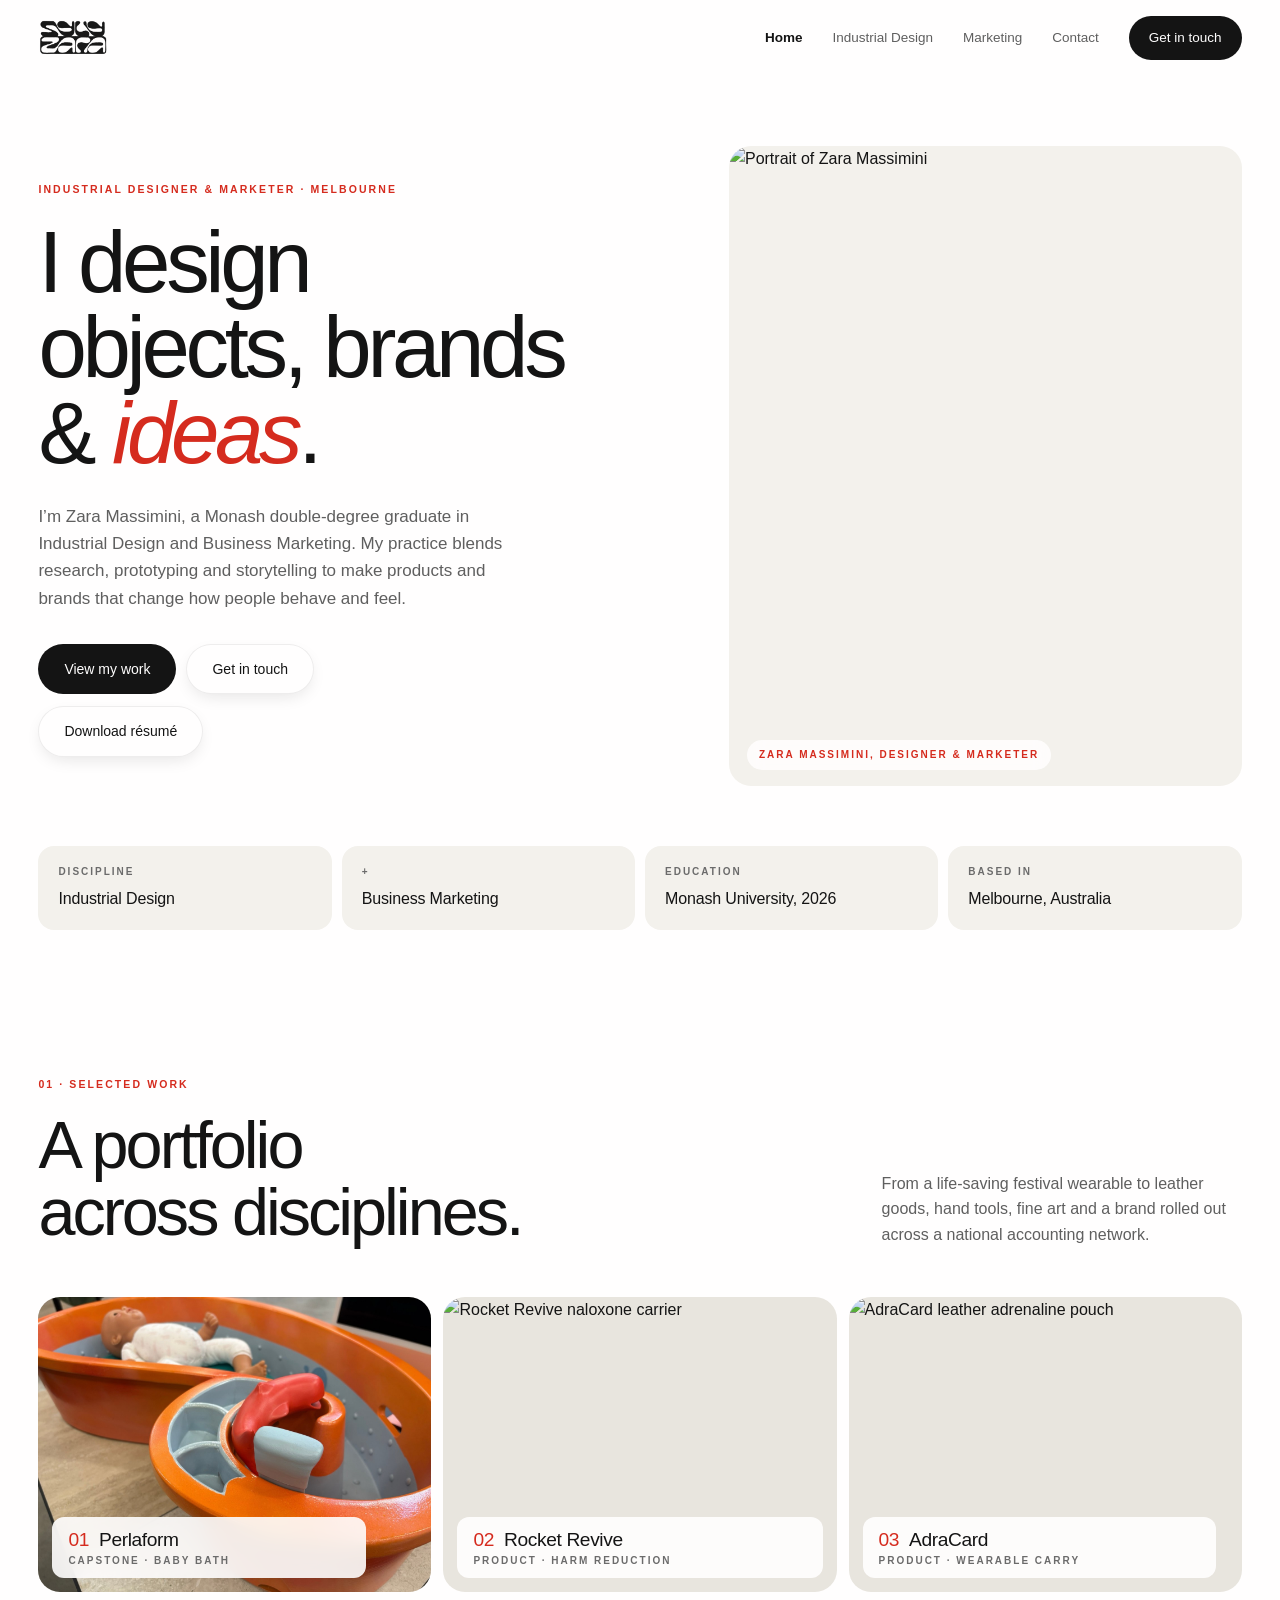
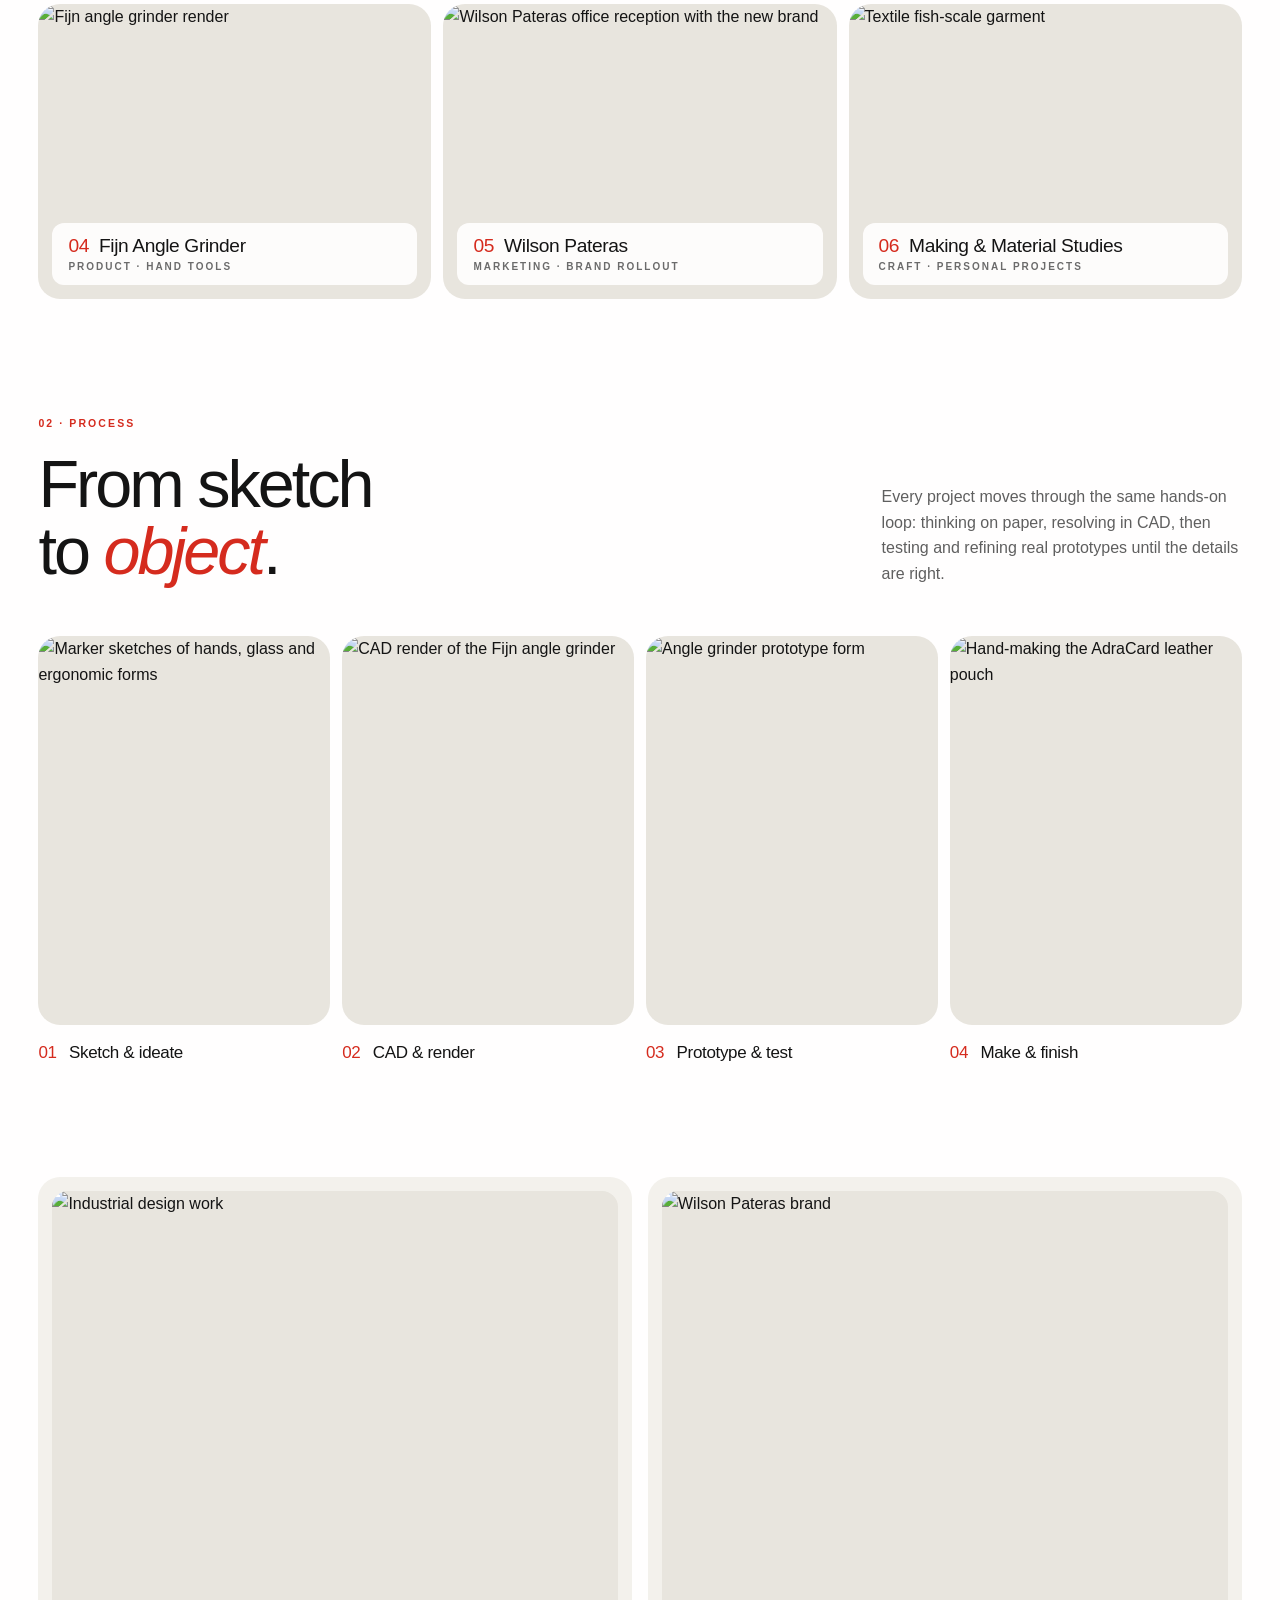
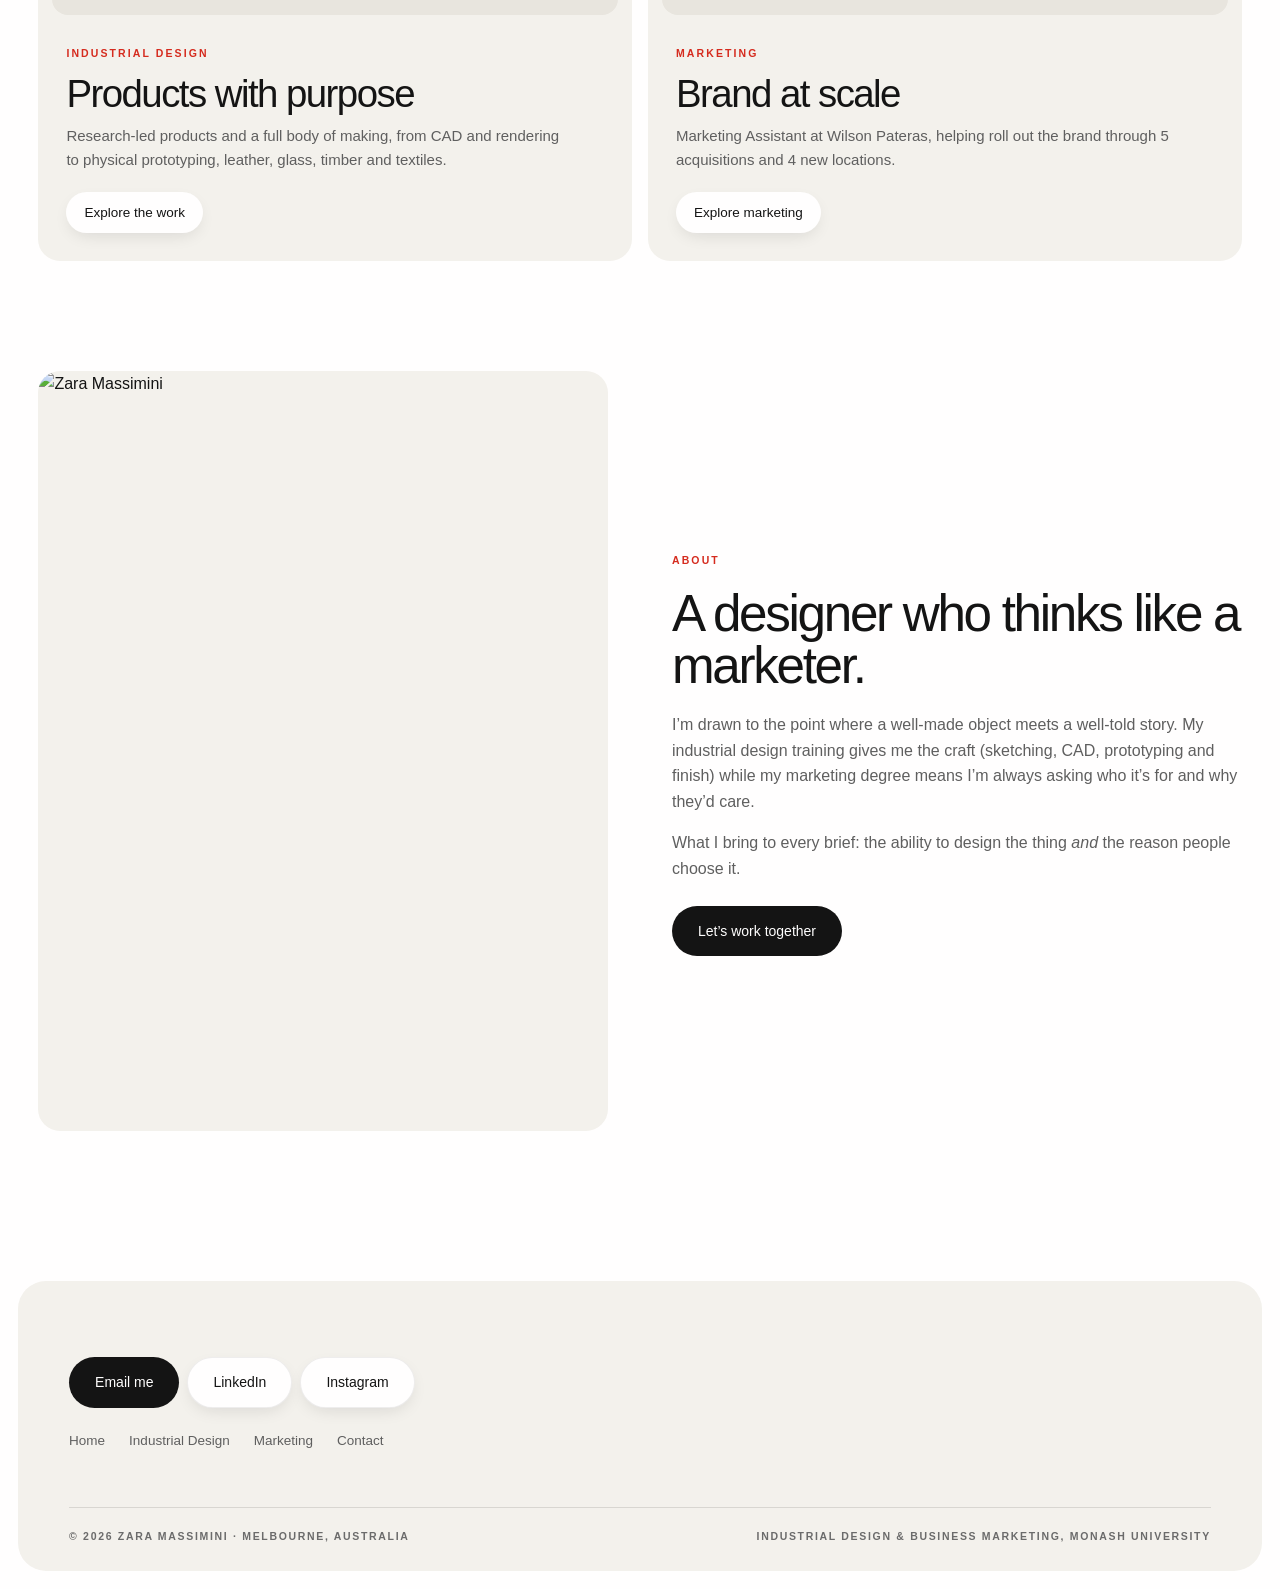
==== commit 026dd102: "feat: enhance project display with visual grid and process strip" ====
--- a/index.html
+++ b/index.html
@@ -55,7 +55,7 @@
   </div>
 </header>
 
-<!-- SELECTED WORK INDEX -->
+<!-- SELECTED WORK (image cards) -->
 <section class="section">
   <div class="wrap">
     <div class="sec-head reveal">
@@ -66,13 +66,56 @@
       <p class="muted" style="max-width:360px">From a life-saving festival wearable to leather goods, hand tools, fine art and a brand rolled out across a national accounting network.</p>
     </div>
 
-    <div class="index-list reveal">
-      <a class="index-row" href="work.html#capstone"><span class="ix">01</span><span class="ti">Perlaform</span><span class="ca">Capstone · Baby bath</span></a>
-      <a class="index-row" href="work.html#rocket-revive"><span class="ix">02</span><span class="ti">Rocket Revive</span><span class="ca">Product · Harm reduction</span></a>
-      <a class="index-row" href="work.html#adracard"><span class="ix">03</span><span class="ti">AdraCard</span><span class="ca">Product · Wearable carry</span></a>
-      <a class="index-row" href="work.html#angle-grinder"><span class="ix">04</span><span class="ti">Fijn Angle Grinder</span><span class="ca">Product · Hand tools</span></a>
-      <a class="index-row" href="marketing.html"><span class="ix">05</span><span class="ti">Wilson Pateras Brand</span><span class="ca">Marketing · Brand rollout</span></a>
-      <a class="index-row" href="work.html#making"><span class="ix">06</span><span class="ti">Making &amp; Material Studies</span><span class="ca">Craft · Personal projects</span></a>
+    <div class="bento">
+      <a class="tile reveal" href="work.html#capstone">
+        <img src="Assets/perla-final.jpg" alt="Perlaform, an orange nautilus-inspired baby bath with spiral storage and a red koi scoop">
+        <span class="tile-tag"><b>01</b> Perlaform<i>Capstone · Baby bath</i></span>
+        <span class="tile-go">View project</span>
+      </a>
+      <a class="tile reveal d1" href="work.html#rocket-revive">
+        <img src="assets/rr-final.jpg" alt="Rocket Revive naloxone carrier" loading="lazy">
+        <span class="tile-tag"><b>02</b> Rocket Revive<i>Product · Harm reduction</i></span>
+        <span class="tile-go">View project</span>
+      </a>
+      <a class="tile reveal d2" href="work.html#adracard">
+        <img src="assets/adra-hero.jpg" alt="AdraCard leather adrenaline pouch" loading="lazy">
+        <span class="tile-tag"><b>03</b> AdraCard<i>Product · Wearable carry</i></span>
+        <span class="tile-go">View project</span>
+      </a>
+      <a class="tile reveal" href="work.html#angle-grinder">
+        <img src="assets/grinder-hero.jpg" alt="Fijn angle grinder render" loading="lazy">
+        <span class="tile-tag"><b>04</b> Fijn Angle Grinder<i>Product · Hand tools</i></span>
+        <span class="tile-go">View project</span>
+      </a>
+      <a class="tile reveal d1" href="marketing.html">
+        <img src="https://www.wilsonpateras.com.au/wp-content/uploads/2025/05/WILSON_PATERA-005.jpg" alt="Wilson Pateras office reception with the new brand" loading="lazy">
+        <span class="tile-tag"><b>05</b> Wilson Pateras<i>Marketing · Brand rollout</i></span>
+        <span class="tile-go">View project</span>
+      </a>
+      <a class="tile reveal d2" href="work.html#making">
+        <img src="assets/textile.jpg" alt="Textile fish-scale garment" loading="lazy">
+        <span class="tile-tag"><b>06</b> Making &amp; Material Studies<i>Craft · Personal projects</i></span>
+        <span class="tile-go">View projects</span>
+      </a>
+    </div>
+  </div>
+</section>
+
+<!-- PROCESS STRIP -->
+<section class="section" style="padding-top:0">
+  <div class="wrap">
+    <div class="sec-head reveal">
+      <div class="l">
+        <span class="num">02 · Process</span>
+        <h2>From sketch<br>to <span class="italic">object</span>.</h2>
+      </div>
+      <p class="muted" style="max-width:360px">Every project moves through the same hands-on loop: thinking on paper, resolving in CAD, then testing and refining real prototypes until the details are right.</p>
+    </div>
+    <div class="process">
+      <figure class="step-card reveal"><div class="ph"><img src="assets/sketching.jpg" alt="Marker sketches of hands, glass and ergonomic forms" loading="lazy"></div><figcaption><b>01</b> Sketch &amp; ideate</figcaption></figure>
+      <figure class="step-card reveal d1"><div class="ph"><img src="assets/grinder-cad.jpg" alt="CAD render of the Fijn angle grinder" loading="lazy"></div><figcaption><b>02</b> CAD &amp; render</figcaption></figure>
+      <figure class="step-card reveal d2"><div class="ph"><img src="assets/grinder-proto.jpg" alt="Angle grinder prototype form" loading="lazy"></div><figcaption><b>03</b> Prototype &amp; test</figcaption></figure>
+      <figure class="step-card reveal d3"><div class="ph"><img src="assets/adra-make1.jpg" alt="Hand-making the AdraCard leather pouch" loading="lazy"></div><figcaption><b>04</b> Make &amp; finish</figcaption></figure>
     </div>
   </div>
 </section>
--- a/styles.css
+++ b/styles.css
@@ -317,3 +317,28 @@
 @media(max-width:860px){.mini.feature{grid-template-columns:1fr}.mini.feature .tx{padding:10px 8px 8px}}
 .gallery-label{font-size:10.5px;letter-spacing:.2em;text-transform:uppercase;color:var(--accent);font-weight:700;margin:50px 0 -24px}
 .footer-actions{display:flex;gap:8px;flex-wrap:wrap}
+
+/* ---------- home: visual project grid (equal image cards) ---------- */
+.bento{display:grid;grid-template-columns:repeat(3,1fr);gap:12px}
+.tile{position:relative;display:block;aspect-ratio:4/3;overflow:hidden;border-radius:var(--r-lg);background:var(--stone);isolation:isolate}
+.tile img{position:absolute;inset:0;width:100%;height:100%;object-fit:cover;transition:transform 1.4s var(--ease)}
+.tile:hover img,.tile:focus-visible img{transform:scale(1.05)}
+.tile-tag{position:absolute;left:14px;bottom:14px;width:fit-content;max-width:calc(100% - 28px);display:flex;flex-wrap:wrap;align-items:baseline;gap:4px 10px;background:rgba(255,254,254,.9);backdrop-filter:blur(10px);-webkit-backdrop-filter:blur(10px);padding:12px 16px;border-radius:var(--r-sm);font-size:clamp(16px,1.5vw,20px);font-weight:500;letter-spacing:-.02em;line-height:1.15;color:var(--ink)}
+.tile-tag b{color:var(--accent);font-weight:400}
+.tile-tag i{font-style:normal;flex-basis:100%;font-size:10px;letter-spacing:.2em;text-transform:uppercase;font-weight:700;color:var(--muted-2)}
+.tile-go{position:absolute;top:14px;right:14px;background:var(--accent);color:#fff;font-size:13px;font-weight:500;padding:9px 16px;border-radius:999px;opacity:0;transform:translateY(-6px);transition:opacity .35s var(--ease),transform .45s var(--ease)}
+.tile:hover .tile-go,.tile:focus-visible .tile-go{opacity:1;transform:none}
+.tile:focus-visible{outline:2px solid var(--accent);outline-offset:4px}
+@media(max-width:980px){.bento{grid-template-columns:repeat(2,1fr)}}
+@media(max-width:560px){.bento{grid-template-columns:1fr}}
+@media(hover:none){.tile-go{opacity:1;transform:none}}
+
+/* ---------- home: process strip ---------- */
+.process{display:grid;grid-template-columns:repeat(4,1fr);gap:12px}
+.step-card{margin:0}
+.step-card .ph{aspect-ratio:3/4;overflow:hidden;border-radius:var(--r-lg);background:var(--stone)}
+.step-card .ph img{width:100%;height:100%;object-fit:cover;transition:transform 1.4s var(--ease)}
+.step-card:hover .ph img{transform:scale(1.05)}
+.step-card figcaption{margin-top:14px;font-size:17px;font-weight:500;letter-spacing:-.02em}
+.step-card figcaption b{color:var(--accent);font-weight:400;margin-right:8px}
+@media(max-width:980px){.process{grid-template-columns:1fr 1fr}}
